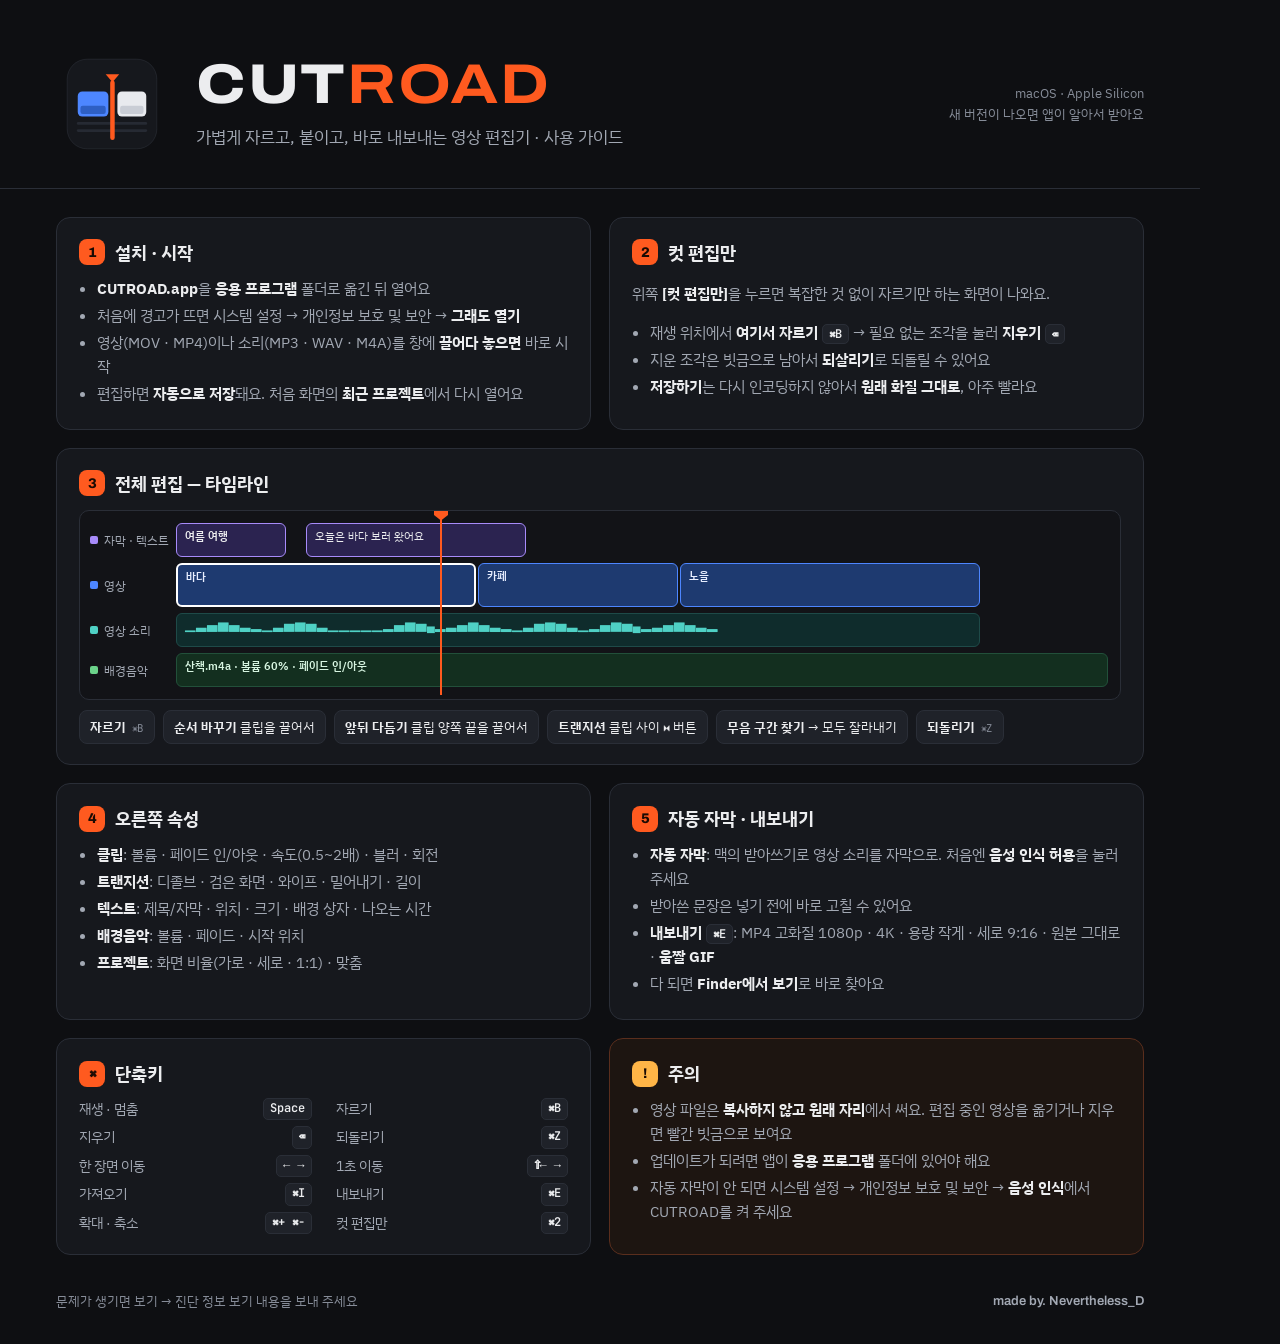
==== docs/guide.html @ da26a6f0 "사용 가이드 이미지 · 내려받기 스크립트 · 움짤 시험 고침 · 타임라인 폭 · 최근 프로젝트 그림 Co-Authored-By: Claude Opus 5.5 <noreply@ant" ====
<!doctype html>
<html lang="ko">
<head>
<meta charset="utf-8">
<title>CUTROAD 사용 가이드</title>
<!-- 사용 가이드 이미지 원본. scripts/guide.py 로 docs/CUTROAD_사용가이드.png 를 만들어요 -->
<link rel="stylesheet" href="../engine/web/fonts/fonts.css">
<style>
:root { --bg:#0E0F12; --panel:#16181D; --field:#1F2229; --line:#2A2E37; --text:#ECEDEF; --sub:#A2A8B3; --dim:#868C98;
  --accent:#FF5A1F; --v:#4D86FF; --vf:#1E3A70; --a:#4FD1C5; --af:#0F2C2C; --b:#6BD38A; --bf:#132F1F; --t:#A78BFA; --tf:#2B2350; }
* { box-sizing: border-box; }
body { margin: 0; width: 1200px; background: var(--bg); color: var(--text); font: 15px/1.6 'IBM Plex Sans KR', sans-serif; -webkit-font-smoothing: antialiased; }
.mono { font-family: 'JetBrains Mono', monospace; }
.hero { padding: 48px 56px 28px; display: flex; gap: 28px; align-items: center; border-bottom: 1px solid var(--line); }
.hero svg { width: 112px; height: 112px; flex: none; }
.hero h1 { margin: 0; font: 800 56px/1 'Archivo', sans-serif; font-stretch: 118%; letter-spacing: .03em; }
.hero h1 b { color: var(--accent); }
.hero p { margin: 10px 0 0; color: var(--sub); font-size: 17px; }
.hero .ver { margin-left: auto; text-align: right; color: var(--dim); font-size: 13px; }
.wrap { padding: 28px 56px 36px; display: grid; grid-template-columns: repeat(2, minmax(0,1fr)); gap: 18px; }
.card { background: var(--panel); border: 1px solid var(--line); border-radius: 14px; padding: 20px 22px; }
.card.wide { grid-column: span 2; }
.card h2 { margin: 0 0 10px; font-size: 18px; display: flex; align-items: center; gap: 10px; }
.card h2 .n { width: 26px; height: 26px; border-radius: 8px; background: var(--accent); color: #1A0A03; font: 800 14px 'Archivo', sans-serif; display: grid; place-items: center; flex: none; }
.card p, .card li { color: var(--sub); }
.card ul { margin: 0; padding-left: 18px; }
.card li { margin: 3px 0; }
.card li b, .card p b { color: var(--text); }
kbd { font: 600 12px 'JetBrains Mono', monospace; color: var(--text); background: var(--field); border: 1px solid var(--line); border-radius: 5px; padding: 1px 6px; }
.tl { margin-top: 12px; background: #121317; border: 1px solid var(--line); border-radius: 10px; padding: 12px 12px 12px 96px; position: relative; }
.row { position: relative; height: 34px; margin-bottom: 6px; }
.row .lab { position: absolute; left: -86px; top: 8px; font-size: 12px; color: var(--sub); display: flex; gap: 6px; align-items: center; }
.row .lab i { width: 8px; height: 8px; border-radius: 2px; display: block; }
.blk { position: absolute; top: 0; bottom: 0; border-radius: 6px; font-size: 11px; font-weight: 600; padding: 4px 8px; white-space: nowrap; overflow: hidden; }
.ph { position: absolute; top: 4px; bottom: 4px; width: 2px; background: var(--accent); left: 360px; }
.ph::before { content: ''; position: absolute; top: -4px; left: -6px; width: 14px; height: 10px; background: var(--accent); clip-path: polygon(0 0,100% 0,100% 45%,50% 100%,0 45%); }
.chips { display: flex; flex-wrap: wrap; gap: 8px; margin-top: 10px; }
.chip { padding: 6px 10px; border-radius: 8px; background: var(--field); border: 1px solid var(--line); font-size: 13px; }
.chip b { color: var(--text); } .chip small { color: var(--dim); font-family: 'JetBrains Mono', monospace; margin-left: 6px; }
.warn { border-color: #5a2e1d; background: #1d1511; }
.warn h2 .n { background: #FFB547; }
.keys { display: grid; grid-template-columns: repeat(2, minmax(0,1fr)); gap: 6px 24px; font-size: 14px; color: var(--sub); }
.keys div { display: flex; justify-content: space-between; gap: 10px; }
.foot { padding: 0 56px 32px; display: flex; justify-content: space-between; color: var(--dim); font-size: 13px; }
.foot b { font-family: 'Archivo', sans-serif; color: var(--sub); font-weight: 600; }
</style>
</head>
<body>
<div class="hero">
  <svg viewBox="-14.27 -14.27 248.54 248.54" aria-hidden="true"><rect x="10" y="10" width="200" height="200" rx="45" fill="#16181d"/><rect x="10.5" y="10.5" width="199" height="199" rx="44.5" fill="none" stroke="#33373F"/><rect x="32" y="150" width="156" height="6" rx="3" fill="#262A33"/><rect x="32" y="166" width="156" height="6" rx="3" fill="#262A33"/><rect x="34" y="82" width="68" height="56" rx="10" fill="#4D86FF"/><rect x="40" y="114" width="56" height="18" rx="5" fill="#2E5FC4"/><rect x="122" y="82" width="64" height="56" rx="10" fill="#E8EAEE"/><rect x="128" y="114" width="52" height="18" rx="5" fill="#C9CDD5"/><rect x="106" y="58" width="10" height="132" rx="5" fill="#FF5A1F"/><path d="M96 44h30l-15 18z" fill="#FF5A1F"/></svg>
  <div>
    <h1>CUT<b>ROAD</b></h1>
    <p>가볍게 자르고, 붙이고, 바로 내보내는 영상 편집기 · 사용 가이드</p>
  </div>
  <div class="ver">macOS · Apple Silicon<br>새 버전이 나오면 앱이 알아서 받아요</div>
</div>

<div class="wrap">
  <div class="card">
    <h2><span class="n">1</span>설치 · 시작</h2>
    <ul>
      <li><b>CUTROAD.app</b>을 <b>응용 프로그램</b> 폴더로 옮긴 뒤 열어요</li>
      <li>처음에 경고가 뜨면 시스템 설정 → 개인정보 보호 및 보안 → <b>그래도 열기</b></li>
      <li>영상(MOV · MP4)이나 소리(MP3 · WAV · M4A)를 창에 <b>끌어다 놓으면</b> 바로 시작</li>
      <li>편집하면 <b>자동으로 저장</b>돼요. 처음 화면의 <b>최근 프로젝트</b>에서 다시 열어요</li>
    </ul>
  </div>
  <div class="card">
    <h2><span class="n">2</span>컷 편집만</h2>
    <p>위쪽 <b>[컷 편집만]</b>을 누르면 복잡한 것 없이 자르기만 하는 화면이 나와요.</p>
    <ul>
      <li>재생 위치에서 <b>여기서 자르기</b> <kbd>⌘B</kbd> → 필요 없는 조각을 눌러 <b>지우기</b> <kbd>⌫</kbd></li>
      <li>지운 조각은 빗금으로 남아서 <b>되살리기</b>로 되돌릴 수 있어요</li>
      <li><b>저장하기</b>는 다시 인코딩하지 않아서 <b>원래 화질 그대로</b>, 아주 빨라요</li>
    </ul>
  </div>

  <div class="card wide">
    <h2><span class="n">3</span>전체 편집 — 타임라인</h2>
    <div class="tl">
      <div class="row"><span class="lab"><i style="background:var(--t)"></i>자막 · 텍스트</span>
        <div class="blk" style="left:0;width:110px;background:var(--tf);border:1px solid var(--t)">여름 여행</div>
        <div class="blk" style="left:130px;width:220px;background:var(--tf);border:1px solid var(--t);font-weight:500">오늘은 바다 보러 왔어요</div></div>
      <div class="row" style="height:44px"><span class="lab" style="top:13px"><i style="background:var(--v)"></i>영상</span>
        <div class="blk" style="left:0;width:300px;background:var(--vf);border:2px solid #fff;color:#E8EEFF">바다</div>
        <div class="blk" style="left:302px;width:200px;background:var(--vf);border:1px solid var(--v);color:#E8EEFF">카페</div>
        <div class="blk" style="left:504px;width:300px;background:var(--vf);border:1px solid var(--v);color:#E8EEFF">노을</div></div>
      <div class="row"><span class="lab"><i style="background:var(--a)"></i>영상 소리</span>
        <div class="blk" style="left:0;width:804px;background:var(--af);border:1px solid #1E4A48;color:var(--a)">▁▃▅▇▅▃▂▁▃▆▇▆▃▁▁▁▁▁▂▅▇▆▄▂▃▅▇▅▃▂▁▃▆▇▆▃▁▂▅▇▆▄▂▃▅▇▅▃▂</div></div>
      <div class="row" style="margin-bottom:0"><span class="lab"><i style="background:var(--b)"></i>배경음악</span>
        <div class="blk" style="left:0;right:0;background:var(--bf);border:1px solid #22503A;color:#D7F5E1">산책.m4a · 볼륨 60% · 페이드 인/아웃</div></div>
      <div class="ph"></div>
    </div>
    <div class="chips">
      <span class="chip"><b>자르기</b><small>⌘B</small></span>
      <span class="chip"><b>순서 바꾸기</b> 클립을 끌어서</span>
      <span class="chip"><b>앞뒤 다듬기</b> 클립 양쪽 끝을 끌어서</span>
      <span class="chip"><b>트랜지션</b> 클립 사이 ⧓ 버튼</span>
      <span class="chip"><b>무음 구간 찾기</b> → 모두 잘라내기</span>
      <span class="chip"><b>되돌리기</b><small>⌘Z</small></span>
    </div>
  </div>

  <div class="card">
    <h2><span class="n">4</span>오른쪽 속성</h2>
    <ul>
      <li><b>클립</b>: 볼륨 · 페이드 인/아웃 · 속도(0.5~2배) · 블러 · 회전</li>
      <li><b>트랜지션</b>: 디졸브 · 검은 화면 · 와이프 · 밀어내기 · 길이</li>
      <li><b>텍스트</b>: 제목/자막 · 위치 · 크기 · 배경 상자 · 나오는 시간</li>
      <li><b>배경음악</b>: 볼륨 · 페이드 · 시작 위치</li>
      <li><b>프로젝트</b>: 화면 비율(가로 · 세로 · 1:1) · 맞춤</li>
    </ul>
  </div>
  <div class="card">
    <h2><span class="n">5</span>자동 자막 · 내보내기</h2>
    <ul>
      <li><b>자동 자막</b>: 맥의 받아쓰기로 영상 소리를 자막으로. 처음엔 <b>음성 인식 허용</b>을 눌러 주세요</li>
      <li>받아쓴 문장은 넣기 전에 바로 고칠 수 있어요</li>
      <li><b>내보내기</b> <kbd>⌘E</kbd>: MP4 고화질 1080p · 4K · 용량 작게 · 세로 9:16 · 원본 그대로 · <b>움짤 GIF</b></li>
      <li>다 되면 <b>Finder에서 보기</b>로 바로 찾아요</li>
    </ul>
  </div>

  <div class="card">
    <h2><span class="n">⌘</span>단축키</h2>
    <div class="keys">
      <div>재생 · 멈춤<kbd>Space</kbd></div><div>자르기<kbd>⌘B</kbd></div>
      <div>지우기<kbd>⌫</kbd></div><div>되돌리기<kbd>⌘Z</kbd></div>
      <div>한 장면 이동<kbd>← →</kbd></div><div>1초 이동<kbd>⇧← →</kbd></div>
      <div>가져오기<kbd>⌘I</kbd></div><div>내보내기<kbd>⌘E</kbd></div>
      <div>확대 · 축소<kbd>⌘+ ⌘−</kbd></div><div>컷 편집만<kbd>⌘2</kbd></div>
    </div>
  </div>
  <div class="card warn">
    <h2><span class="n">!</span>주의</h2>
    <ul>
      <li>영상 파일은 <b>복사하지 않고 원래 자리</b>에서 써요. 편집 중인 영상을 옮기거나 지우면 빨간 빗금으로 보여요</li>
      <li>업데이트가 되려면 앱이 <b>응용 프로그램</b> 폴더에 있어야 해요</li>
      <li>자동 자막이 안 되면 시스템 설정 → 개인정보 보호 및 보안 → <b>음성 인식</b>에서 CUTROAD를 켜 주세요</li>
    </ul>
  </div>
</div>
<div class="foot"><span>문제가 생기면 보기 → 진단 정보 보기 내용을 보내 주세요</span><b>made by. Nevertheless_D</b></div>
</body>
</html>
---- engine/web/fonts/fonts.css ----
/* CUTROAD 글꼴 — 모두 SIL Open Font License (LICENSE-*.txt) */
/* ibm-plex-sans-kr-[0]-400-normal */
@font-face {
  font-family: 'IBM Plex Sans KR';
  font-style: normal;
  font-display: swap;
  font-weight: 400;
  src: url(./ibm-plex-sans-kr-0-400-normal.woff2) format('woff2');
  unicode-range: U+f9ca-fa0b,U+ff03-ff05,U+ff07,U+ff0a-ff0b,U+ff0d-ff19,U+ff1b,U+ff1d,U+ff20-ff5b,U+ff5d,U+ffe0-ffe3,U+ffe5-ffe6;
}

/* ibm-plex-sans-kr-[2]-400-normal */
@font-face {
  font-family: 'IBM Plex Sans KR';
  font-style: normal;
  font-display: swap;
  font-weight: 400;
  src: url(./ibm-plex-sans-kr-2-400-normal.woff2) format('woff2');
  unicode-range: U+d723-d728,U+d72a-d733,U+d735-d748,U+d74a-d74f,U+d752-d753,U+d755-d757,U+d75a-d75f,U+d762-d764,U+d766-d768,U+d76a-d76b,U+d76d-d76f,U+d771-d787,U+d789-d78b,U+d78d-d78f,U+d791-d797,U+d79a,U+d79c,U+d79e-d7a3,U+f900-f909,U+f90b-f92e;
}

/* ibm-plex-sans-kr-[3]-400-normal */
@font-face {
  font-family: 'IBM Plex Sans KR';
  font-style: normal;
  font-display: swap;
  font-weight: 400;
  src: url(./ibm-plex-sans-kr-3-400-normal.woff2) format('woff2');
  unicode-range: U+d679-d68b,U+d68e-d69e,U+d6a0,U+d6a2-d6a7,U+d6a9-d6c3,U+d6c6-d6c7,U+d6c9-d6cb,U+d6cd-d6d3,U+d6d5-d6d6,U+d6d8-d6e3,U+d6e5-d6e7,U+d6e9-d6fb,U+d6fd-d717,U+d719-d71f,U+d721-d722;
}

/* ibm-plex-sans-kr-[4]-400-normal */
@font-face {
  font-family: 'IBM Plex Sans KR';
  font-style: normal;
  font-display: swap;
  font-weight: 400;
  src: url(./ibm-plex-sans-kr-4-400-normal.woff2) format('woff2');
  unicode-range: U+d5bc-d5c7,U+d5ca-d5cb,U+d5cd-d5cf,U+d5d1-d5d7,U+d5d9-d5da,U+d5dc,U+d5de-d5e3,U+d5e6-d5e7,U+d5e9-d5eb,U+d5ed-d5f6,U+d5f8,U+d5fa-d5ff,U+d602-d603,U+d605-d607,U+d609-d60f,U+d612-d613,U+d616-d61b,U+d61d-d637,U+d63a-d63b,U+d63d-d63f,U+d641-d647,U+d64a-d64c,U+d64e-d653,U+d656-d657,U+d659-d65b,U+d65d-d666,U+d668,U+d66a-d678;
}

/* ibm-plex-sans-kr-[5]-400-normal */
@font-face {
  font-family: 'IBM Plex Sans KR';
  font-style: normal;
  font-display: swap;
  font-weight: 400;
  src: url(./ibm-plex-sans-kr-5-400-normal.woff2) format('woff2');
  unicode-range: U+d507,U+d509-d50b,U+d50d-d513,U+d515-d53b,U+d53e-d53f,U+d541-d543,U+d545-d54c,U+d54e,U+d550,U+d552-d557,U+d55a-d55b,U+d55d-d55f,U+d561-d564,U+d566-d567,U+d56a,U+d56c,U+d56e-d573,U+d576-d577,U+d579-d583,U+d585-d586,U+d58a-d5a4,U+d5a6-d5bb;
}

/* ibm-plex-sans-kr-[6]-400-normal */
@font-face {
  font-family: 'IBM Plex Sans KR';
  font-style: normal;
  font-display: swap;
  font-weight: 400;
  src: url(./ibm-plex-sans-kr-6-400-normal.woff2) format('woff2');
  unicode-range: U+d464-d477,U+d47a-d47b,U+d47d-d47f,U+d481-d487,U+d489-d48a,U+d48c,U+d48e-d4e7,U+d4e9-d503,U+d505-d506;
}

/* ibm-plex-sans-kr-[7]-400-normal */
@font-face {
  font-family: 'IBM Plex Sans KR';
  font-style: normal;
  font-display: swap;
  font-weight: 400;
  src: url(./ibm-plex-sans-kr-7-400-normal.woff2) format('woff2');
  unicode-range: U+d3bf-d3c7,U+d3ca-d3cf,U+d3d1-d3eb,U+d3ee-d3ef,U+d3f1-d3f3,U+d3f5-d3fb,U+d3fd-d400,U+d402-d45b,U+d45d-d463;
}

/* ibm-plex-sans-kr-[8]-400-normal */
@font-face {
  font-family: 'IBM Plex Sans KR';
  font-style: normal;
  font-display: swap;
  font-weight: 400;
  src: url(./ibm-plex-sans-kr-8-400-normal.woff2) format('woff2');
  unicode-range: U+d2ff,U+d302-d304,U+d306-d30b,U+d30f,U+d311-d313,U+d315-d31b,U+d31e,U+d322-d324,U+d326-d327,U+d32a-d32b,U+d32d-d32f,U+d331-d337,U+d339-d33c,U+d33e-d37b,U+d37e-d37f,U+d381-d383,U+d385-d38b,U+d38e-d390,U+d392-d397,U+d39a-d39b,U+d39d-d39f,U+d3a1-d3a7,U+d3a9-d3aa,U+d3ac,U+d3ae-d3b3,U+d3b5-d3b7,U+d3b9-d3bb,U+d3bd-d3be;
}

/* ibm-plex-sans-kr-[9]-400-normal */
@font-face {
  font-family: 'IBM Plex Sans KR';
  font-style: normal;
  font-display: swap;
  font-weight: 400;
  src: url(./ibm-plex-sans-kr-9-400-normal.woff2) format('woff2');
  unicode-range: U+d257-d27f,U+d281-d29b,U+d29d-d29f,U+d2a1-d2ab,U+d2ad-d2b7,U+d2ba-d2bb,U+d2bd-d2bf,U+d2c1-d2c7,U+d2c9-d2ef,U+d2f2-d2f3,U+d2f5-d2f7,U+d2f9-d2fe;
}

/* ibm-plex-sans-kr-[10]-400-normal */
@font-face {
  font-family: 'IBM Plex Sans KR';
  font-style: normal;
  font-display: swap;
  font-weight: 400;
  src: url(./ibm-plex-sans-kr-10-400-normal.woff2) format('woff2');
  unicode-range: U+d1b4,U+d1b6-d1f3,U+d1f5-d22b,U+d22e-d22f,U+d231-d233,U+d235-d23b,U+d23d-d240,U+d242-d256;
}

/* ibm-plex-sans-kr-[11]-400-normal */
@font-face {
  font-family: 'IBM Plex Sans KR';
  font-style: normal;
  font-display: swap;
  font-weight: 400;
  src: url(./ibm-plex-sans-kr-11-400-normal.woff2) format('woff2');
  unicode-range: U+d105-d12f,U+d132-d133,U+d135-d137,U+d139-d13f,U+d141-d142,U+d144,U+d146-d14b,U+d14e-d14f,U+d151-d153,U+d155-d15b,U+d15e-d187,U+d189-d19f,U+d1a2-d1a3,U+d1a5-d1a7,U+d1a9-d1af,U+d1b2-d1b3;
}

/* ibm-plex-sans-kr-[12]-400-normal */
@font-face {
  font-family: 'IBM Plex Sans KR';
  font-style: normal;
  font-display: swap;
  font-weight: 400;
  src: url(./ibm-plex-sans-kr-12-400-normal.woff2) format('woff2');
  unicode-range: U+d04b-d04f,U+d051-d057,U+d059-d06b,U+d06d-d06f,U+d071-d073,U+d075-d07b,U+d07e-d0a3,U+d0a6-d0a7,U+d0a9-d0ab,U+d0ad-d0b3,U+d0b6,U+d0b8,U+d0ba-d0bf,U+d0c2-d0c3,U+d0c5-d0c7,U+d0c9-d0cf,U+d0d2,U+d0d6-d0db,U+d0de-d0df,U+d0e1-d0e3,U+d0e5-d0eb,U+d0ee-d0f0,U+d0f2-d104;
}

/* ibm-plex-sans-kr-[13]-400-normal */
@font-face {
  font-family: 'IBM Plex Sans KR';
  font-style: normal;
  font-display: swap;
  font-weight: 400;
  src: url(./ibm-plex-sans-kr-13-400-normal.woff2) format('woff2');
  unicode-range: U+cfa2-cfc3,U+cfc5-cfdf,U+cfe2-cfe3,U+cfe5-cfe7,U+cfe9-cff4,U+cff6-cffb,U+cffd-cfff,U+d001-d003,U+d005-d017,U+d019-d033,U+d036-d037,U+d039-d03b,U+d03d-d04a;
}

/* ibm-plex-sans-kr-[14]-400-normal */
@font-face {
  font-family: 'IBM Plex Sans KR';
  font-style: normal;
  font-display: swap;
  font-weight: 400;
  src: url(./ibm-plex-sans-kr-14-400-normal.woff2) format('woff2');
  unicode-range: U+cef0-cef3,U+cef6,U+cef9-ceff,U+cf01-cf03,U+cf05-cf07,U+cf09-cf0f,U+cf11-cf12,U+cf14-cf1b,U+cf1d-cf1f,U+cf21-cf2f,U+cf31-cf53,U+cf56-cf57,U+cf59-cf5b,U+cf5d-cf63,U+cf66,U+cf68,U+cf6a-cf6f,U+cf71-cf84,U+cf86-cf8b,U+cf8d-cfa1;
}

/* ibm-plex-sans-kr-[15]-400-normal */
@font-face {
  font-family: 'IBM Plex Sans KR';
  font-style: normal;
  font-display: swap;
  font-weight: 400;
  src: url(./ibm-plex-sans-kr-15-400-normal.woff2) format('woff2');
  unicode-range: U+ce3c-ce57,U+ce5a-ce5b,U+ce5d-ce5f,U+ce61-ce67,U+ce6a,U+ce6c,U+ce6e-ce73,U+ce76-ce77,U+ce79-ce7b,U+ce7d-ce83,U+ce85-ce88,U+ce8a-ce8f,U+ce91-ce93,U+ce95-ce97,U+ce99-ce9f,U+cea2,U+cea4-ceab,U+cead-cee3,U+cee6-cee7,U+cee9-ceeb,U+ceed-ceef;
}

/* ibm-plex-sans-kr-[16]-400-normal */
@font-face {
  font-family: 'IBM Plex Sans KR';
  font-style: normal;
  font-display: swap;
  font-weight: 400;
  src: url(./ibm-plex-sans-kr-16-400-normal.woff2) format('woff2');
  unicode-range: U+cd92-cd93,U+cd96-cd97,U+cd99-cd9b,U+cd9d-cda3,U+cda6-cda8,U+cdaa-cdaf,U+cdb1-cdc3,U+cdc5-cdcb,U+cdcd-cde7,U+cde9-ce03,U+ce05-ce1f,U+ce22-ce34,U+ce36-ce3b;
}

/* ibm-plex-sans-kr-[17]-400-normal */
@font-face {
  font-family: 'IBM Plex Sans KR';
  font-style: normal;
  font-display: swap;
  font-weight: 400;
  src: url(./ibm-plex-sans-kr-17-400-normal.woff2) format('woff2');
  unicode-range: U+ccef-cd07,U+cd0a-cd0b,U+cd0d-cd1a,U+cd1c,U+cd1e-cd2b,U+cd2d-cd5b,U+cd5d-cd77,U+cd79-cd91;
}

/* ibm-plex-sans-kr-[18]-400-normal */
@font-face {
  font-family: 'IBM Plex Sans KR';
  font-style: normal;
  font-display: swap;
  font-weight: 400;
  src: url(./ibm-plex-sans-kr-18-400-normal.woff2) format('woff2');
  unicode-range: U+cc3f-cc43,U+cc46-cc47,U+cc49-cc4b,U+cc4d-cc53,U+cc55-cc58,U+cc5a-cc5f,U+cc61-cc97,U+cc9a-cc9b,U+cc9d-cc9f,U+cca1-cca7,U+ccaa,U+ccac,U+ccae-ccb3,U+ccb6-ccb7,U+ccb9-ccbb,U+ccbd-cccf,U+ccd1-cce3,U+cce5-ccee;
}

/* ibm-plex-sans-kr-[19]-400-normal */
@font-face {
  font-family: 'IBM Plex Sans KR';
  font-style: normal;
  font-display: swap;
  font-weight: 400;
  src: url(./ibm-plex-sans-kr-19-400-normal.woff2) format('woff2');
  unicode-range: U+cb91-cbd3,U+cbd5-cbe3,U+cbe5-cc0b,U+cc0e-cc0f,U+cc11-cc13,U+cc15-cc1b,U+cc1d-cc20,U+cc23-cc27,U+cc2a-cc2b,U+cc2d,U+cc2f,U+cc31-cc37,U+cc3a,U+cc3c;
}

/* ibm-plex-sans-kr-[20]-400-normal */
@font-face {
  font-family: 'IBM Plex Sans KR';
  font-style: normal;
  font-display: swap;
  font-weight: 400;
  src: url(./ibm-plex-sans-kr-20-400-normal.woff2) format('woff2');
  unicode-range: U+caf4-cb47,U+cb4a-cb90;
}

/* ibm-plex-sans-kr-[21]-400-normal */
@font-face {
  font-family: 'IBM Plex Sans KR';
  font-style: normal;
  font-display: swap;
  font-weight: 400;
  src: url(./ibm-plex-sans-kr-21-400-normal.woff2) format('woff2');
  unicode-range: U+ca4a-ca4b,U+ca4e-ca4f,U+ca51-ca53,U+ca55-ca5b,U+ca5d-ca60,U+ca62-ca83,U+ca85-cabb,U+cabe-cabf,U+cac1-cac3,U+cac5-cacb,U+cacd-cad0,U+cad2,U+cad4-cad8,U+cada-caf3;
}

/* ibm-plex-sans-kr-[22]-400-normal */
@font-face {
  font-family: 'IBM Plex Sans KR';
  font-style: normal;
  font-display: swap;
  font-weight: 400;
  src: url(./ibm-plex-sans-kr-22-400-normal.woff2) format('woff2');
  unicode-range: U+c996-c997,U+c99a-c99c,U+c99e-c9bf,U+c9c2-c9c3,U+c9c5-c9c7,U+c9c9-c9cf,U+c9d2,U+c9d4,U+c9d7-c9d8,U+c9db,U+c9de-c9df,U+c9e1-c9e3,U+c9e5-c9e6,U+c9e8-c9eb,U+c9ee-c9f0,U+c9f2-c9f7,U+c9f9-ca0b,U+ca0d-ca28,U+ca2a-ca49;
}

/* ibm-plex-sans-kr-[23]-400-normal */
@font-face {
  font-family: 'IBM Plex Sans KR';
  font-style: normal;
  font-display: swap;
  font-weight: 400;
  src: url(./ibm-plex-sans-kr-23-400-normal.woff2) format('woff2');
  unicode-range: U+c8e9-c8f4,U+c8f6-c8fb,U+c8fe-c8ff,U+c901-c903,U+c905-c90b,U+c90e-c910,U+c912-c917,U+c919-c92b,U+c92d-c94f,U+c951-c953,U+c955-c96b,U+c96d-c973,U+c975-c987,U+c98a-c98b,U+c98d-c98f,U+c991-c995;
}

/* ibm-plex-sans-kr-[24]-400-normal */
@font-face {
  font-family: 'IBM Plex Sans KR';
  font-style: normal;
  font-display: swap;
  font-weight: 400;
  src: url(./ibm-plex-sans-kr-24-400-normal.woff2) format('woff2');
  unicode-range: U+c841-c84b,U+c84d-c86f,U+c872-c873,U+c875-c877,U+c879-c87f,U+c882-c884,U+c887-c88a,U+c88d-c8c3,U+c8c5-c8df,U+c8e1-c8e8;
}

/* ibm-plex-sans-kr-[25]-400-normal */
@font-face {
  font-family: 'IBM Plex Sans KR';
  font-style: normal;
  font-display: swap;
  font-weight: 400;
  src: url(./ibm-plex-sans-kr-25-400-normal.woff2) format('woff2');
  unicode-range: U+c779-c77b,U+c77e-c782,U+c786,U+c78b,U+c78d,U+c78f,U+c792-c793,U+c795,U+c797,U+c799-c79f,U+c7a2,U+c7a7-c7ab,U+c7ae-c7bb,U+c7bd-c7c0,U+c7c2-c7c7,U+c7c9-c7dc,U+c7de-c7ff,U+c802-c803,U+c805-c807,U+c809,U+c80b-c80f,U+c812,U+c814,U+c817-c81b,U+c81e-c81f,U+c821-c823,U+c825-c82e,U+c830-c837,U+c839-c83b,U+c83d-c840;
}

/* ibm-plex-sans-kr-[26]-400-normal */
@font-face {
  font-family: 'IBM Plex Sans KR';
  font-style: normal;
  font-display: swap;
  font-weight: 400;
  src: url(./ibm-plex-sans-kr-26-400-normal.woff2) format('woff2');
  unicode-range: U+c6bb-c6bf,U+c6c2,U+c6c4,U+c6c6-c6cb,U+c6ce-c6cf,U+c6d1-c6d3,U+c6d5-c6db,U+c6dd-c6df,U+c6e1-c6e7,U+c6e9-c6eb,U+c6ed-c6ef,U+c6f1-c6f8,U+c6fa-c703,U+c705-c707,U+c709-c70b,U+c70d-c716,U+c718,U+c71a-c71f,U+c722-c723,U+c725-c727,U+c729-c734,U+c736-c73b,U+c73e-c73f,U+c741-c743,U+c745-c74b,U+c74e-c750,U+c752-c757,U+c759-c773,U+c776-c777;
}

/* ibm-plex-sans-kr-[27]-400-normal */
@font-face {
  font-family: 'IBM Plex Sans KR';
  font-style: normal;
  font-display: swap;
  font-weight: 400;
  src: url(./ibm-plex-sans-kr-27-400-normal.woff2) format('woff2');
  unicode-range: U+c5f5-c5fb,U+c5fe,U+c602-c605,U+c607,U+c609-c60f,U+c611-c61a,U+c61c-c623,U+c626-c627,U+c629-c62b,U+c62d,U+c62f-c632,U+c636,U+c638,U+c63a-c63f,U+c642-c643,U+c645-c647,U+c649-c652,U+c656-c65b,U+c65d-c65f,U+c661-c663,U+c665-c677,U+c679-c67b,U+c67d-c693,U+c696-c697,U+c699-c69b,U+c69d-c6a3,U+c6a6,U+c6a8,U+c6aa-c6af,U+c6b2-c6b3,U+c6b5-c6b7,U+c6b9-c6ba;
}

/* ibm-plex-sans-kr-[28]-400-normal */
@font-face {
  font-family: 'IBM Plex Sans KR';
  font-style: normal;
  font-display: swap;
  font-weight: 400;
  src: url(./ibm-plex-sans-kr-28-400-normal.woff2) format('woff2');
  unicode-range: U+c517-c527,U+c52a-c52b,U+c52d-c52f,U+c531-c538,U+c53a,U+c53c,U+c53e-c543,U+c546-c547,U+c54b,U+c54d-c552,U+c556,U+c55a-c55b,U+c55d,U+c55f,U+c562-c563,U+c565-c567,U+c569-c56f,U+c572,U+c574,U+c576-c57b,U+c57e-c57f,U+c581-c583,U+c585-c586,U+c588-c58b,U+c58e,U+c590,U+c592-c596,U+c599-c5b3,U+c5b6-c5b7,U+c5ba,U+c5be-c5c3,U+c5ca-c5cb,U+c5cd,U+c5cf,U+c5d2-c5d3,U+c5d5-c5d7,U+c5d9-c5df,U+c5e1-c5e2,U+c5e4,U+c5e6-c5eb,U+c5ef,U+c5f1-c5f3;
}

/* ibm-plex-sans-kr-[29]-400-normal */
@font-face {
  font-family: 'IBM Plex Sans KR';
  font-style: normal;
  font-display: swap;
  font-weight: 400;
  src: url(./ibm-plex-sans-kr-29-400-normal.woff2) format('woff2');
  unicode-range: U+c475-c4ef,U+c4f2-c4f3,U+c4f5-c4f7,U+c4f9-c4ff,U+c502-c50b,U+c50d-c516;
}

/* ibm-plex-sans-kr-[30]-400-normal */
@font-face {
  font-family: 'IBM Plex Sans KR';
  font-style: normal;
  font-display: swap;
  font-weight: 400;
  src: url(./ibm-plex-sans-kr-30-400-normal.woff2) format('woff2');
  unicode-range: U+c3d0-c3d7,U+c3da-c3db,U+c3dd-c3de,U+c3e1-c3ec,U+c3ee-c3f3,U+c3f5-c42b,U+c42d-c463,U+c466-c474;
}

/* ibm-plex-sans-kr-[31]-400-normal */
@font-face {
  font-family: 'IBM Plex Sans KR';
  font-style: normal;
  font-display: swap;
  font-weight: 400;
  src: url(./ibm-plex-sans-kr-31-400-normal.woff2) format('woff2');
  unicode-range: U+c32b-c367,U+c36a-c36b,U+c36d-c36f,U+c371-c377,U+c37a-c37b,U+c37e-c383,U+c385-c387,U+c389-c3cf;
}

/* ibm-plex-sans-kr-[32]-400-normal */
@font-face {
  font-family: 'IBM Plex Sans KR';
  font-style: normal;
  font-display: swap;
  font-weight: 400;
  src: url(./ibm-plex-sans-kr-32-400-normal.woff2) format('woff2');
  unicode-range: U+c26a-c26b,U+c26d-c26f,U+c271-c273,U+c275-c27b,U+c27e-c287,U+c289-c28f,U+c291-c297,U+c299-c29a,U+c29c-c2a3,U+c2a5-c2a7,U+c2a9-c2ab,U+c2ad-c2b3,U+c2b6,U+c2b8,U+c2ba-c2bb,U+c2bd-c2db,U+c2de-c2df,U+c2e1-c2e2,U+c2e5-c2ea,U+c2ee,U+c2f0,U+c2f2-c2f5,U+c2f7,U+c2fa-c2fb,U+c2fd-c2ff,U+c301-c307,U+c309-c30c,U+c30e-c312,U+c315-c323,U+c325-c328,U+c32a;
}

/* ibm-plex-sans-kr-[33]-400-normal */
@font-face {
  font-family: 'IBM Plex Sans KR';
  font-style: normal;
  font-display: swap;
  font-weight: 400;
  src: url(./ibm-plex-sans-kr-33-400-normal.woff2) format('woff2');
  unicode-range: U+c1bc-c1c3,U+c1c5-c1df,U+c1e1-c1fb,U+c1fd-c203,U+c205-c20c,U+c20e,U+c210-c217,U+c21a-c21b,U+c21d-c21e,U+c221-c227,U+c229-c22a,U+c22c,U+c22e,U+c230,U+c233-c24f,U+c251-c257,U+c259-c269;
}

/* ibm-plex-sans-kr-[34]-400-normal */
@font-face {
  font-family: 'IBM Plex Sans KR';
  font-style: normal;
  font-display: swap;
  font-weight: 400;
  src: url(./ibm-plex-sans-kr-34-400-normal.woff2) format('woff2');
  unicode-range: U+c101-c11b,U+c11f,U+c121-c123,U+c125-c12b,U+c12e,U+c132-c137,U+c13a-c13b,U+c13d-c13f,U+c141-c147,U+c14a,U+c14c-c153,U+c155-c157,U+c159-c15b,U+c15d-c166,U+c169-c16f,U+c171-c177,U+c179-c18b,U+c18e-c18f,U+c191-c193,U+c195-c19b,U+c19d-c19e,U+c1a0,U+c1a2-c1a4,U+c1a6-c1bb;
}

/* ibm-plex-sans-kr-[35]-400-normal */
@font-face {
  font-family: 'IBM Plex Sans KR';
  font-style: normal;
  font-display: swap;
  font-weight: 400;
  src: url(./ibm-plex-sans-kr-35-400-normal.woff2) format('woff2');
  unicode-range: U+c049-c057,U+c059-c05b,U+c05d-c05f,U+c061-c067,U+c069-c08f,U+c091-c0ab,U+c0ae-c0af,U+c0b1-c0b3,U+c0b5,U+c0b7-c0bb,U+c0be,U+c0c2-c0c7,U+c0ca-c0cb,U+c0cd-c0cf,U+c0d1-c0d7,U+c0d9-c0da,U+c0dc,U+c0de-c0e3,U+c0e5-c0eb,U+c0ed-c0f3,U+c0f6,U+c0f8,U+c0fa-c0ff;
}

/* ibm-plex-sans-kr-[36]-400-normal */
@font-face {
  font-family: 'IBM Plex Sans KR';
  font-style: normal;
  font-display: swap;
  font-weight: 400;
  src: url(./ibm-plex-sans-kr-36-400-normal.woff2) format('woff2');
  unicode-range: U+bfa7-bfaf,U+bfb1-bfc4,U+bfc6-bfcb,U+bfce-bfcf,U+bfd1-bfd3,U+bfd5-bfdb,U+bfdd-c048;
}

/* ibm-plex-sans-kr-[37]-400-normal */
@font-face {
  font-family: 'IBM Plex Sans KR';
  font-style: normal;
  font-display: swap;
  font-weight: 400;
  src: url(./ibm-plex-sans-kr-37-400-normal.woff2) format('woff2');
  unicode-range: U+bf07,U+bf09-bf3f,U+bf41-bf4f,U+bf52-bf54,U+bf56-bfa6;
}

/* ibm-plex-sans-kr-[38]-400-normal */
@font-face {
  font-family: 'IBM Plex Sans KR';
  font-style: normal;
  font-display: swap;
  font-weight: 400;
  src: url(./ibm-plex-sans-kr-38-400-normal.woff2) format('woff2');
  unicode-range: U+be56,U+be58,U+be5c-be5f,U+be62-be63,U+be65-be67,U+be69-be74,U+be76-be7b,U+be7e-be7f,U+be81-be8e,U+be90,U+be92-bea7,U+bea9-becf,U+bed2-bed3,U+bed5-bed6,U+bed9-bee3,U+bee6-bf06;
}

/* ibm-plex-sans-kr-[39]-400-normal */
@font-face {
  font-family: 'IBM Plex Sans KR';
  font-style: normal;
  font-display: swap;
  font-weight: 400;
  src: url(./ibm-plex-sans-kr-39-400-normal.woff2) format('woff2');
  unicode-range: U+bdb0-bdd3,U+bdd5-bdef,U+bdf1-be0b,U+be0d-be0f,U+be11-be13,U+be15-be43,U+be46-be47,U+be49-be4b,U+be4d-be53;
}

/* ibm-plex-sans-kr-[40]-400-normal */
@font-face {
  font-family: 'IBM Plex Sans KR';
  font-style: normal;
  font-display: swap;
  font-weight: 400;
  src: url(./ibm-plex-sans-kr-40-400-normal.woff2) format('woff2');
  unicode-range: U+bd03,U+bd06,U+bd08,U+bd0a-bd0f,U+bd11-bd22,U+bd25-bd47,U+bd49-bd58,U+bd5a-bd7f,U+bd82-bd83,U+bd85-bd87,U+bd8a-bd8f,U+bd91-bd92,U+bd94,U+bd96-bd98,U+bd9a-bdaf;
}

/* ibm-plex-sans-kr-[41]-400-normal */
@font-face {
  font-family: 'IBM Plex Sans KR';
  font-style: normal;
  font-display: swap;
  font-weight: 400;
  src: url(./ibm-plex-sans-kr-41-400-normal.woff2) format('woff2');
  unicode-range: U+bc4e-bc83,U+bc86-bc87,U+bc89-bc8b,U+bc8d-bc93,U+bc96,U+bc98,U+bc9b-bc9f,U+bca2-bca3,U+bca5-bca7,U+bca9-bcb2,U+bcb4-bcbb,U+bcbe-bcbf,U+bcc1-bcc3,U+bcc5-bccc,U+bcce-bcd0,U+bcd2-bcd4,U+bcd6-bcf3,U+bcf7,U+bcf9-bcfb,U+bcfd-bd02;
}

/* ibm-plex-sans-kr-[42]-400-normal */
@font-face {
  font-family: 'IBM Plex Sans KR';
  font-style: normal;
  font-display: swap;
  font-weight: 400;
  src: url(./ibm-plex-sans-kr-42-400-normal.woff2) format('woff2');
  unicode-range: U+bb90-bba3,U+bba5-bbab,U+bbad-bbbf,U+bbc1-bbf7,U+bbfa-bbfb,U+bbfd-bbfe,U+bc01-bc07,U+bc09-bc0a,U+bc0e,U+bc10,U+bc12-bc13,U+bc17,U+bc19-bc1a,U+bc1e,U+bc20-bc23,U+bc26,U+bc28,U+bc2a-bc2c,U+bc2e-bc2f,U+bc32-bc33,U+bc35-bc37,U+bc39-bc3f,U+bc41-bc42,U+bc44,U+bc46-bc48,U+bc4a-bc4d;
}

/* ibm-plex-sans-kr-[43]-400-normal */
@font-face {
  font-family: 'IBM Plex Sans KR';
  font-style: normal;
  font-display: swap;
  font-weight: 400;
  src: url(./ibm-plex-sans-kr-43-400-normal.woff2) format('woff2');
  unicode-range: U+bae6-bafb,U+bafd-bb17,U+bb19-bb33,U+bb37,U+bb39-bb3a,U+bb3d-bb43,U+bb45-bb46,U+bb48,U+bb4a-bb4f,U+bb51-bb53,U+bb55-bb57,U+bb59-bb62,U+bb64-bb8f;
}

/* ibm-plex-sans-kr-[44]-400-normal */
@font-face {
  font-family: 'IBM Plex Sans KR';
  font-style: normal;
  font-display: swap;
  font-weight: 400;
  src: url(./ibm-plex-sans-kr-44-400-normal.woff2) format('woff2');
  unicode-range: U+ba30-ba37,U+ba3a-ba3b,U+ba3d-ba3f,U+ba41-ba47,U+ba49-ba4a,U+ba4c,U+ba4e-ba53,U+ba56-ba57,U+ba59-ba5b,U+ba5d-ba63,U+ba65-ba66,U+ba68-ba6f,U+ba71-ba73,U+ba75-ba77,U+ba79-ba84,U+ba86,U+ba88-baa7,U+baaa,U+baad-baaf,U+bab1-bab7,U+baba,U+babc,U+babe-bae5;
}

/* ibm-plex-sans-kr-[45]-400-normal */
@font-face {
  font-family: 'IBM Plex Sans KR';
  font-style: normal;
  font-display: swap;
  font-weight: 400;
  src: url(./ibm-plex-sans-kr-45-400-normal.woff2) format('woff2');
  unicode-range: U+b96e-b973,U+b976-b977,U+b979-b97b,U+b97d-b983,U+b986,U+b988,U+b98a-b98d,U+b98f-b9ab,U+b9ae-b9af,U+b9b1-b9b3,U+b9b5-b9bb,U+b9be,U+b9c0,U+b9c2-b9c7,U+b9ca-b9cb,U+b9cd,U+b9d2-b9d7,U+b9da,U+b9dc,U+b9df-b9e0,U+b9e2,U+b9e6-b9e7,U+b9e9-b9f3,U+b9f6,U+b9f8,U+b9fb-ba2f;
}

/* ibm-plex-sans-kr-[46]-400-normal */
@font-face {
  font-family: 'IBM Plex Sans KR';
  font-style: normal;
  font-display: swap;
  font-weight: 400;
  src: url(./ibm-plex-sans-kr-46-400-normal.woff2) format('woff2');
  unicode-range: U+b8bf-b8cb,U+b8cd-b8e0,U+b8e2-b8e7,U+b8ea-b8eb,U+b8ed-b8ef,U+b8f1-b8f7,U+b8fa,U+b8fc,U+b8fe-b903,U+b905-b917,U+b919-b91f,U+b921-b93b,U+b93d-b957,U+b95a-b95b,U+b95d-b95f,U+b961-b967,U+b969-b96c;
}

/* ibm-plex-sans-kr-[47]-400-normal */
@font-face {
  font-family: 'IBM Plex Sans KR';
  font-style: normal;
  font-display: swap;
  font-weight: 400;
  src: url(./ibm-plex-sans-kr-47-400-normal.woff2) format('woff2');
  unicode-range: U+b80d-b80f,U+b811-b817,U+b81a,U+b81c-b823,U+b826-b827,U+b829-b82b,U+b82d-b833,U+b836,U+b83a-b83f,U+b841-b85b,U+b85e-b85f,U+b861-b863,U+b865-b86b,U+b86e,U+b870,U+b872-b8af,U+b8b1-b8be;
}

/* ibm-plex-sans-kr-[48]-400-normal */
@font-face {
  font-family: 'IBM Plex Sans KR';
  font-style: normal;
  font-display: swap;
  font-weight: 400;
  src: url(./ibm-plex-sans-kr-48-400-normal.woff2) format('woff2');
  unicode-range: U+b74d-b75f,U+b761-b763,U+b765-b774,U+b776-b77b,U+b77e-b77f,U+b781-b783,U+b785-b78b,U+b78e,U+b792-b796,U+b79a-b79b,U+b79d-b7a7,U+b7aa,U+b7ae-b7b3,U+b7b6-b7c8,U+b7ca-b7eb,U+b7ee-b7ef,U+b7f1-b7f3,U+b7f5-b7fb,U+b7fe,U+b802-b806,U+b80a-b80b;
}

/* ibm-plex-sans-kr-[49]-400-normal */
@font-face {
  font-family: 'IBM Plex Sans KR';
  font-style: normal;
  font-display: swap;
  font-weight: 400;
  src: url(./ibm-plex-sans-kr-49-400-normal.woff2) format('woff2');
  unicode-range: U+b6a7-b6aa,U+b6ac-b6b0,U+b6b2-b6ef,U+b6f1-b727,U+b72a-b72b,U+b72d-b72e,U+b731-b737,U+b739-b73a,U+b73c-b743,U+b745-b74c;
}

/* ibm-plex-sans-kr-[50]-400-normal */
@font-face {
  font-family: 'IBM Plex Sans KR';
  font-style: normal;
  font-display: swap;
  font-weight: 400;
  src: url(./ibm-plex-sans-kr-50-400-normal.woff2) format('woff2');
  unicode-range: U+b605-b60f,U+b612-b617,U+b619-b624,U+b626-b69b,U+b69e-b6a3,U+b6a5-b6a6;
}

/* ibm-plex-sans-kr-[51]-400-normal */
@font-face {
  font-family: 'IBM Plex Sans KR';
  font-style: normal;
  font-display: swap;
  font-weight: 400;
  src: url(./ibm-plex-sans-kr-51-400-normal.woff2) format('woff2');
  unicode-range: U+b55f,U+b562-b583,U+b585-b59f,U+b5a2-b5a3,U+b5a5-b5a7,U+b5a9-b5b2,U+b5b5-b5ba,U+b5bd-b604;
}

/* ibm-plex-sans-kr-[52]-400-normal */
@font-face {
  font-family: 'IBM Plex Sans KR';
  font-style: normal;
  font-display: swap;
  font-weight: 400;
  src: url(./ibm-plex-sans-kr-52-400-normal.woff2) format('woff2');
  unicode-range: U+b4a5-b4b6,U+b4b8-b4bf,U+b4c1-b4c7,U+b4c9-b4db,U+b4de-b4df,U+b4e1-b4e2,U+b4e5-b4eb,U+b4ee,U+b4f0,U+b4f2-b513,U+b516-b517,U+b519-b51a,U+b51d-b523,U+b526,U+b528,U+b52b-b52f,U+b532-b533,U+b535-b537,U+b539-b53f,U+b541-b544,U+b546-b54b,U+b54d-b54f,U+b551-b55b,U+b55d-b55e;
}

/* ibm-plex-sans-kr-[53]-400-normal */
@font-face {
  font-family: 'IBM Plex Sans KR';
  font-style: normal;
  font-display: swap;
  font-weight: 400;
  src: url(./ibm-plex-sans-kr-53-400-normal.woff2) format('woff2');
  unicode-range: U+b3f8-b3fb,U+b3fd-b40f,U+b411-b417,U+b419-b41b,U+b41d-b41f,U+b421-b427,U+b42a-b42b,U+b42d-b44f,U+b452-b453,U+b455-b457,U+b459-b45f,U+b462-b464,U+b466-b46b,U+b46d-b47f,U+b481-b4a3;
}

/* ibm-plex-sans-kr-[54]-400-normal */
@font-face {
  font-family: 'IBM Plex Sans KR';
  font-style: normal;
  font-display: swap;
  font-weight: 400;
  src: url(./ibm-plex-sans-kr-54-400-normal.woff2) format('woff2');
  unicode-range: U+b342-b353,U+b356-b357,U+b359-b35b,U+b35d-b35e,U+b360-b363,U+b366,U+b368,U+b36a-b36d,U+b36f,U+b372-b373,U+b375-b377,U+b379-b37f,U+b381-b382,U+b384,U+b386-b38b,U+b38d-b3c3,U+b3c6-b3c7,U+b3c9-b3ca,U+b3cd-b3d3,U+b3d6,U+b3d8,U+b3da-b3f7;
}

/* ibm-plex-sans-kr-[55]-400-normal */
@font-face {
  font-family: 'IBM Plex Sans KR';
  font-style: normal;
  font-display: swap;
  font-weight: 400;
  src: url(./ibm-plex-sans-kr-55-400-normal.woff2) format('woff2');
  unicode-range: U+b27c-b283,U+b285-b28f,U+b292-b293,U+b295-b297,U+b29a-b29f,U+b2a1-b2a4,U+b2a7-b2a9,U+b2ab,U+b2ad-b2c7,U+b2ca-b2cb,U+b2cd-b2cf,U+b2d1-b2d7,U+b2da,U+b2dc,U+b2de-b2e3,U+b2e7,U+b2e9-b2ea,U+b2ef-b2f3,U+b2f6,U+b2f8,U+b2fa-b2fb,U+b2fd-b2fe,U+b302-b303,U+b305-b307,U+b309-b30f,U+b312,U+b316-b31b,U+b31d-b341;
}

/* ibm-plex-sans-kr-[56]-400-normal */
@font-face {
  font-family: 'IBM Plex Sans KR';
  font-style: normal;
  font-display: swap;
  font-weight: 400;
  src: url(./ibm-plex-sans-kr-56-400-normal.woff2) format('woff2');
  unicode-range: U+b1d6-b1e7,U+b1e9-b1fc,U+b1fe-b203,U+b206-b207,U+b209-b20b,U+b20d-b213,U+b216-b21f,U+b221-b257,U+b259-b273,U+b275-b27b;
}

/* ibm-plex-sans-kr-[57]-400-normal */
@font-face {
  font-family: 'IBM Plex Sans KR';
  font-style: normal;
  font-display: swap;
  font-weight: 400;
  src: url(./ibm-plex-sans-kr-57-400-normal.woff2) format('woff2');
  unicode-range: U+b120-b122,U+b126-b127,U+b129-b12b,U+b12d-b133,U+b136,U+b138,U+b13a-b13f,U+b142-b143,U+b145-b14f,U+b151-b153,U+b156-b157,U+b159-b177,U+b17a-b17b,U+b17d-b17f,U+b181-b187,U+b189-b18c,U+b18e-b191,U+b195-b1a7,U+b1a9-b1cb,U+b1cd-b1d5;
}

/* ibm-plex-sans-kr-[58]-400-normal */
@font-face {
  font-family: 'IBM Plex Sans KR';
  font-style: normal;
  font-display: swap;
  font-weight: 400;
  src: url(./ibm-plex-sans-kr-58-400-normal.woff2) format('woff2');
  unicode-range: U+b05f-b07b,U+b07e-b07f,U+b081-b083,U+b085-b08b,U+b08d-b097,U+b09b,U+b09d-b09f,U+b0a2-b0a7,U+b0aa,U+b0b0,U+b0b2,U+b0b6-b0b7,U+b0b9-b0bb,U+b0bd-b0c3,U+b0c6-b0c7,U+b0ca-b0cf,U+b0d1-b0df,U+b0e1-b0e4,U+b0e6-b107,U+b10a-b10b,U+b10d-b10f,U+b111-b112,U+b114-b117,U+b119-b11a,U+b11c-b11f;
}

/* ibm-plex-sans-kr-[59]-400-normal */
@font-face {
  font-family: 'IBM Plex Sans KR';
  font-style: normal;
  font-display: swap;
  font-weight: 400;
  src: url(./ibm-plex-sans-kr-59-400-normal.woff2) format('woff2');
  unicode-range: U+afac-afb7,U+afba-afbb,U+afbd-afbf,U+afc1-afc6,U+afca-afcc,U+afce-afd3,U+afd5-afe7,U+afe9-afef,U+aff1-b00b,U+b00d-b00f,U+b011-b013,U+b015-b01b,U+b01d-b027,U+b029-b043,U+b045-b047,U+b049,U+b04b,U+b04d-b052,U+b055-b056,U+b058-b05c,U+b05e;
}

/* ibm-plex-sans-kr-[60]-400-normal */
@font-face {
  font-family: 'IBM Plex Sans KR';
  font-style: normal;
  font-display: swap;
  font-weight: 400;
  src: url(./ibm-plex-sans-kr-60-400-normal.woff2) format('woff2');
  unicode-range: U+af03-af07,U+af09-af2b,U+af2e-af33,U+af35-af3b,U+af3e-af40,U+af44-af47,U+af4a-af5c,U+af5e-af63,U+af65-af7f,U+af81-afab;
}

/* ibm-plex-sans-kr-[61]-400-normal */
@font-face {
  font-family: 'IBM Plex Sans KR';
  font-style: normal;
  font-display: swap;
  font-weight: 400;
  src: url(./ibm-plex-sans-kr-61-400-normal.woff2) format('woff2');
  unicode-range: U+ae56-ae5b,U+ae5e-ae60,U+ae62-ae64,U+ae66-ae67,U+ae69-ae6b,U+ae6d-ae83,U+ae85-aebb,U+aebf,U+aec1-aec3,U+aec5-aecb,U+aece,U+aed0,U+aed2-aed7,U+aed9-aef3,U+aef5-af02;
}

/* ibm-plex-sans-kr-[62]-400-normal */
@font-face {
  font-family: 'IBM Plex Sans KR';
  font-style: normal;
  font-display: swap;
  font-weight: 400;
  src: url(./ibm-plex-sans-kr-62-400-normal.woff2) format('woff2');
  unicode-range: U+ad9c-ada3,U+ada5-adbf,U+adc1-adc3,U+adc5-adc7,U+adc9-add2,U+add4-addb,U+addd-addf,U+ade1-ade3,U+ade5-adf7,U+adfa-adfb,U+adfd-adff,U+ae02-ae07,U+ae0a,U+ae0c,U+ae0e-ae13,U+ae15-ae2f,U+ae31-ae33,U+ae35-ae37,U+ae39-ae3f,U+ae42,U+ae44,U+ae46-ae49,U+ae4b,U+ae4f,U+ae51-ae53,U+ae55;
}

/* ibm-plex-sans-kr-[63]-400-normal */
@font-face {
  font-family: 'IBM Plex Sans KR';
  font-style: normal;
  font-display: swap;
  font-weight: 400;
  src: url(./ibm-plex-sans-kr-63-400-normal.woff2) format('woff2');
  unicode-range: U+ace2-ace3,U+ace5-ace6,U+ace9-acef,U+acf2,U+acf4,U+acf7-acfb,U+acfe-acff,U+ad01-ad03,U+ad05-ad0b,U+ad0d-ad10,U+ad12-ad1b,U+ad1d-ad33,U+ad35-ad48,U+ad4a-ad4f,U+ad51-ad6b,U+ad6e-ad6f,U+ad71-ad72,U+ad77-ad7c,U+ad7e,U+ad80,U+ad82-ad87,U+ad89-ad8b,U+ad8d-ad8f,U+ad91-ad9b;
}

/* ibm-plex-sans-kr-[64]-400-normal */
@font-face {
  font-family: 'IBM Plex Sans KR';
  font-style: normal;
  font-display: swap;
  font-weight: 400;
  src: url(./ibm-plex-sans-kr-64-400-normal.woff2) format('woff2');
  unicode-range: U+ac25-ac2c,U+ac2e,U+ac30,U+ac32-ac37,U+ac39-ac3f,U+ac41-ac4c,U+ac4e-ac6f,U+ac72-ac73,U+ac75-ac76,U+ac79-ac7f,U+ac82,U+ac84-ac88,U+ac8a-ac8b,U+ac8d-ac8f,U+ac91-ac93,U+ac95-ac9b,U+ac9d-ac9e,U+aca1-aca7,U+acab,U+acad-acaf,U+acb1-acb7,U+acba-acbb,U+acbe-acc0,U+acc2-acc3,U+acc5-acdf;
}

/* ibm-plex-sans-kr-[65]-400-normal */
@font-face {
  font-family: 'IBM Plex Sans KR';
  font-style: normal;
  font-display: swap;
  font-weight: 400;
  src: url(./ibm-plex-sans-kr-65-400-normal.woff2) format('woff2');
  unicode-range: U+99df,U+99ed,U+99f1,U+99ff,U+9a01,U+9a08,U+9a0e-9a0f,U+9a19,U+9a2b,U+9a30,U+9a36-9a37,U+9a40,U+9a43,U+9a45,U+9a4d,U+9a55,U+9a57,U+9a5a-9a5b,U+9a5f,U+9a62,U+9a65,U+9a69-9a6a,U+9aa8,U+9ab8,U+9ad3,U+9ae5,U+9aee,U+9b1a,U+9b27,U+9b2a,U+9b31,U+9b3c,U+9b41-9b45,U+9b4f,U+9b54,U+9b5a,U+9b6f,U+9b8e,U+9b91,U+9b9f,U+9bab,U+9bae,U+9bc9,U+9bd6,U+9be4,U+9be8,U+9c0d,U+9c10,U+9c12,U+9c15,U+9c25,U+9c32,U+9c3b,U+9c47,U+9c49,U+9c57,U+9ce5,U+9ce7,U+9ce9,U+9cf3-9cf4,U+9cf6,U+9d09,U+9d1b,U+9d26,U+9d28,U+9d3b,U+9d51,U+9d5d,U+9d60-9d61,U+9d6c,U+9d72,U+9da9,U+9daf,U+9db4,U+9dc4,U+9dd7,U+9df2,U+9df8-9dfa,U+9e1a,U+9e1e,U+9e75,U+9e79,U+9e7d,U+9e7f,U+9e92-9e93,U+9e97,U+9e9d,U+9e9f,U+9ea5,U+9eb4-9eb5,U+9ebb,U+9ebe,U+9ec3,U+9ecd-9ece,U+9ed4,U+9ed8,U+9edb-9edc,U+9ede,U+9ee8,U+9ef4,U+9f07-9f08,U+9f0e,U+9f13,U+9f20,U+9f3b,U+9f4a-9f4b,U+9f4e,U+9f52,U+9f5f,U+9f61,U+9f67,U+9f6a,U+9f6c,U+9f77,U+9f8d,U+9f90,U+9f95,U+9f9c,U+ac02-ac03,U+ac05-ac06,U+ac09-ac0f,U+ac17-ac18,U+ac1b,U+ac1e-ac1f,U+ac21-ac23;
}

/* ibm-plex-sans-kr-[93]-400-normal */
@font-face {
  font-family: 'IBM Plex Sans KR';
  font-style: normal;
  font-display: swap;
  font-weight: 400;
  src: url(./ibm-plex-sans-kr-93-400-normal.woff2) format('woff2');
  unicode-range: U+338c-339c,U+339f-33a0,U+33a2-33cb,U+33cf-33d0,U+33d3,U+33d6,U+33d8,U+33db-33dd,U+4e01,U+4e03,U+4e07-4e08,U+4e11,U+4e14-4e15,U+4e18-4e19,U+4e1e,U+4e32,U+4e38-4e39,U+4e42-4e43,U+4e45,U+4e4d-4e4f,U+4e56,U+4e58-4e59,U+4e5d-4e5e,U+4e6b,U+4e6d,U+4e73,U+4e76-4e77,U+4e7e,U+4e82,U+4e86,U+4e88,U+4e8e,U+4e90-4e92,U+4e94-4e95,U+4e98,U+4e9b,U+4e9e,U+4ea1-4ea2,U+4ea4-4ea6,U+4ea8,U+4eab,U+4ead-4eae,U+4eb6,U+4ec0-4ec1,U+4ec4,U+4ec7,U+4ecb,U+4ecd,U+4ed4-4ed5,U+4ed7-4ed9,U+4edd,U+4edf,U+4ee4,U+4ef0,U+4ef2,U+4ef6-4ef7,U+4efb,U+4f01,U+4f09,U+4f0b,U+4f0d-4f11,U+4f2f,U+4f34,U+4f36,U+4f38,U+4f3a,U+4f3c-4f3d;
}

/* ibm-plex-sans-kr-[94]-400-normal */
@font-face {
  font-family: 'IBM Plex Sans KR';
  font-style: normal;
  font-display: swap;
  font-weight: 400;
  src: url(./ibm-plex-sans-kr-94-400-normal.woff2) format('woff2');
  unicode-range: U+3136,U+3138,U+313a-3140,U+3143-3144,U+3150,U+3152,U+3154-3156,U+3158-315b,U+315d-315f,U+3162,U+3164-318c,U+318e,U+3200-321b,U+3231,U+3239,U+3251-325a,U+3260-327b,U+327e-327f,U+328a-3290,U+3294,U+329e,U+32a5,U+3380-3384,U+3388-338b;
}

/* ibm-plex-sans-kr-[95]-400-normal */
@font-face {
  font-family: 'IBM Plex Sans KR';
  font-style: normal;
  font-display: swap;
  font-weight: 400;
  src: url(./ibm-plex-sans-kr-95-400-normal.woff2) format('woff2');
  unicode-range: U+2f7d,U+2f7f-2f8b,U+2f8e-2f90,U+2f92-2f97,U+2f99-2fa0,U+2fa2-2fa3,U+2fa5-2fa9,U+2fac-2fb1,U+2fb3-2fbc,U+2fc1-2fca,U+2fcd-2fd4,U+3003,U+3012-3019,U+301c,U+301e-3020,U+3036,U+3041,U+3043,U+3045,U+3047,U+3049,U+304e,U+3050,U+3052,U+3056,U+305a,U+305c,U+305e,U+3062,U+3065,U+306c,U+3070-307d,U+3080,U+3085,U+3087,U+308e,U+3090-3091,U+30a1,U+30a5,U+30a9,U+30ae,U+30b1-30b2,U+30b4,U+30b6,U+30bc-30be,U+30c2,U+30c5,U+30cc,U+30d2,U+30d4,U+30d8-30dd,U+30e4,U+30e6,U+30e8,U+30ee,U+30f0-30f2,U+30f4-30f6,U+3133,U+3135;
}

/* ibm-plex-sans-kr-[96]-400-normal */
@font-face {
  font-family: 'IBM Plex Sans KR';
  font-style: normal;
  font-display: swap;
  font-weight: 400;
  src: url(./ibm-plex-sans-kr-96-400-normal.woff2) format('woff2');
  unicode-range: U+2541-254b,U+25a4-25a9,U+25b1,U+25b5,U+25b9,U+25bf,U+25c1,U+25c3,U+25c9-25ca,U+25cc,U+25ce,U+25d0-25d1,U+25e6,U+25ef,U+260f,U+261d,U+261f,U+262f,U+2660,U+2664,U+2667-2669,U+266d,U+266f,U+2716,U+271a,U+273d,U+2756,U+2776-277f,U+278a-2793,U+2963,U+2965,U+2ac5-2ac6,U+2acb-2acc,U+2f00,U+2f04,U+2f06,U+2f08,U+2f0a-2f0b,U+2f11-2f12,U+2f14,U+2f17-2f18,U+2f1c-2f1d,U+2f1f-2f20,U+2f23-2f26,U+2f28-2f29,U+2f2b,U+2f2d,U+2f2f-2f32,U+2f38,U+2f3c-2f40,U+2f42-2f4c,U+2f4f-2f52,U+2f54-2f58,U+2f5a-2f66,U+2f69-2f70,U+2f72-2f76,U+2f78,U+2f7a-2f7c;
}

/* ibm-plex-sans-kr-[97]-400-normal */
@font-face {
  font-family: 'IBM Plex Sans KR';
  font-style: normal;
  font-display: swap;
  font-weight: 400;
  src: url(./ibm-plex-sans-kr-97-400-normal.woff2) format('woff2');
  unicode-range: U+2479-2487,U+249c-24d1,U+24d3-24d7,U+24d9-24e9,U+24eb-24f4,U+2500-2501,U+2503,U+250c-2513,U+2515-2516,U+2518-2540;
}

/* ibm-plex-sans-kr-[98]-400-normal */
@font-face {
  font-family: 'IBM Plex Sans KR';
  font-style: normal;
  font-display: swap;
  font-weight: 400;
  src: url(./ibm-plex-sans-kr-98-400-normal.woff2) format('woff2');
  unicode-range: U+215b-215e,U+2162-2169,U+2170-2179,U+2195-2199,U+21b0-21b4,U+21bc,U+21c0,U+21c4-21c5,U+21cd,U+21cf-21d4,U+21e0-21e3,U+21e6-21e9,U+2200,U+2202-2203,U+2206-2209,U+220b-220c,U+220f,U+2211,U+2213,U+221a,U+221d-2220,U+2222,U+2225-2227,U+2229-222c,U+222e,U+2234-2237,U+223d,U+2243,U+2245,U+2248,U+2250-2253,U+225a,U+2260-2262,U+2264-2267,U+226a-226b,U+226e-2273,U+2276-2277,U+2279-227b,U+2280-2287,U+228a-228b,U+2295-2297,U+22a3-22a5,U+22bb-22bc,U+22ce-22cf,U+22da-22db,U+22ee-22ef,U+2306,U+2312,U+2314,U+2467-2478;
}

/* ibm-plex-sans-kr-[99]-400-normal */
@font-face {
  font-family: 'IBM Plex Sans KR';
  font-style: normal;
  font-display: swap;
  font-weight: 400;
  src: url(./ibm-plex-sans-kr-99-400-normal.woff2) format('woff2');
  unicode-range: U+81-82,U+84,U+a2-a5,U+a7-a8,U+aa,U+ac-ad,U+b1-b3,U+b6,U+b8-ba,U+bc-be,U+c0,U+c2,U+c6-cb,U+ce-d0,U+d4,U+d8-d9,U+db-dc,U+de-df,U+e6,U+eb,U+ee-f0,U+f4,U+f7-f9,U+fb,U+fe-ff,U+111,U+126-127,U+132-133,U+138,U+13f-142,U+149-14b,U+152-153,U+166-167,U+2bc,U+2c7,U+2d0,U+2d8-2d9,U+2db-2dd,U+391-394,U+396-3a1,U+3a3-3a9,U+3b2-3b6,U+3b8,U+3bc,U+3be-3c1,U+3c3-3c9,U+2010,U+2015-2016,U+2018-2019,U+201b,U+201f-2021,U+2025,U+2030,U+2033-2036,U+203c,U+203e,U+2042,U+2074,U+207a-207f,U+2081-2084,U+2109,U+2113,U+2116,U+2121,U+2126,U+212b,U+2153-2154;
}

/* ibm-plex-sans-kr-[100]-400-normal */
@font-face {
  font-family: 'IBM Plex Sans KR';
  font-style: normal;
  font-display: swap;
  font-weight: 400;
  src: url(./ibm-plex-sans-kr-100-400-normal.woff2) format('woff2');
  unicode-range: U+e8,U+2da,U+2160,U+2194,U+3054,U+3058,U+306d,U+3086,U+308d,U+30ac,U+30bb,U+30c4,U+30cd-30ce,U+30e2,U+3132,U+3146,U+3149,U+339d,U+4e3b,U+4f0a,U+4fdd,U+4fe1,U+5409,U+540c,U+5834,U+592a-592b,U+5b9a,U+5dde,U+5e0c,U+5e73,U+5f0f,U+60f3,U+653f,U+661f,U+662f,U+667a,U+683c,U+6b4c,U+6c11,U+767c,U+76ee,U+76f4,U+77f3,U+79d1,U+7a7a,U+7b2c,U+7d22,U+8207,U+8a00,U+8a71,U+9280,U+9580,U+958b,U+96c6,U+9762,U+98df,U+9ed1,U+ac2d,U+adc8,U+add3,U+af48,U+b014,U+b134-b135,U+b158,U+b2aa,U+b35f,U+b6a4,U+b9cf,U+bb63,U+bd23,U+be91,U+c29b,U+c3f4,U+c42c,U+c55c,U+c573,U+c58f,U+c78c,U+c7dd,U+c8f5,U+cad1,U+cc48,U+cf10,U+cf20,U+d03c,U+d07d,U+d2a0,U+d30e,U+d38d,U+d3a8,U+d3c8,U+d5e5,U+d5f9,U+d6e4,U+f90a,U+ff02,U+ff1c;
}

/* ibm-plex-sans-kr-[101]-400-normal */
@font-face {
  font-family: 'IBM Plex Sans KR';
  font-style: normal;
  font-display: swap;
  font-weight: 400;
  src: url(./ibm-plex-sans-kr-101-400-normal.woff2) format('woff2');
  unicode-range: U+3b1,U+2466,U+25a1,U+25a3,U+261c,U+3008-3009,U+305b,U+305d,U+3069,U+30a7,U+30ba,U+30cf,U+30ef,U+3151,U+3157,U+4e4b,U+4e5f,U+4e8c,U+4eca,U+4ed6,U+4f5b,U+50cf,U+5149,U+5165,U+5171,U+5229,U+529b,U+5316,U+539f,U+53f2,U+571f,U+5728,U+58eb,U+591c,U+5b78,U+5c11,U+5c55,U+5ddd,U+5e02,U+5fb7,U+60c5,U+610f,U+611f,U+6625,U+66f8,U+6797,U+679c,U+682a,U+6d2a,U+706b,U+7406,U+767b,U+76f8,U+77e5,U+7acb,U+898b,U+8a69,U+8def,U+8fd1,U+901a,U+90e8,U+91cd,U+975e,U+ae14,U+ae6c,U+aec0,U+afc7,U+afc9,U+b01c,U+b028,U+b308,U+b311,U+b314,U+b31c,U+b524,U+b560,U+b764,U+b920,U+b9e3,U+bd48,U+be7d,U+c0db,U+c231,U+c270,U+c2e3,U+c37d,U+c3ed,U+c530,U+c6a5,U+c6dc,U+c7a4,U+c954,U+c974,U+d000,U+d565,U+d667,U+d6c5,U+d79d,U+ff1e;
}

/* ibm-plex-sans-kr-[102]-400-normal */
@font-face {
  font-family: 'IBM Plex Sans KR';
  font-style: normal;
  font-display: swap;
  font-weight: 400;
  src: url(./ibm-plex-sans-kr-102-400-normal.woff2) format('woff2');
  unicode-range: U+131,U+2032,U+2465,U+2642,U+3048,U+3051,U+3083-3084,U+308f,U+30c0,U+30d1,U+30d3,U+30d6,U+30df,U+30e7,U+3153,U+4e16,U+4e8b,U+4ee5,U+5206,U+52a0,U+52d5,U+53e4,U+53ef,U+54c1,U+57ce,U+597d,U+5b8c,U+5ea6,U+5f8c,U+5f97,U+6210,U+6240,U+624b,U+6728,U+6bd4,U+7236,U+7269,U+7279,U+738b,U+7528,U+7530,U+767e,U+798f,U+8005,U+8a18,U+90fd,U+91cc,U+9577,U+9593,U+98a8,U+ac20,U+acf6,U+ad90,U+af5d,U+af80,U+afcd,U+aff0,U+b0a1,U+b0b5,U+b1fd,U+b2fc,U+b380,U+b51b,U+b584,U+b5b3,U+b8fd,U+b93c,U+b9f4,U+bb44,U+bc08,U+bc27,U+bc49,U+be55,U+be64,U+bfb0,U+bfc5,U+c178,U+c21f,U+c314,U+c4f1,U+c58d,U+c664,U+c698,U+c6a7,U+c6c1,U+c9ed,U+cac0,U+cacc,U+cad9,U+ccb5,U+cdcc,U+d0e4,U+d143,U+d320,U+d330,U+d54d,U+ff06,U+ff1f,U+ff5e;
}

/* ibm-plex-sans-kr-[103]-400-normal */
@font-face {
  font-family: 'IBM Plex Sans KR';
  font-style: normal;
  font-display: swap;
  font-weight: 400;
  src: url(./ibm-plex-sans-kr-103-400-normal.woff2) format('woff2');
  unicode-range: U+b4,U+20a9,U+20ac,U+2190,U+24d8,U+2502,U+2514,U+2592,U+25c7-25c8,U+2663,U+3060,U+3064,U+3081,U+3088,U+30a3,U+30a6,U+30aa,U+30b5,U+30c7,U+30ca-30cb,U+30d0,U+30e3,U+30e5,U+339e,U+4e09,U+4eac,U+4f5c,U+5167-5168,U+516c,U+51fa,U+5408,U+540d,U+591a,U+5b57,U+6211,U+65b9,U+660e,U+6642,U+6700,U+6b63,U+6e2f,U+7063,U+7532,U+793e,U+81ea,U+8272,U+82b1,U+897f,U+8eca,U+91ce,U+ac38,U+ad76,U+ae84,U+aecc,U+b07d,U+b0b1,U+b215,U+b2a0,U+b310,U+b3d7,U+b52a,U+b618,U+b775,U+b797,U+bcd5,U+bd59,U+be80,U+bea8,U+bed1,U+bee4-bee5,U+c060,U+c2ef,U+c329,U+c3dc,U+c597,U+c5bd,U+c5e5,U+c69c,U+c9d6,U+ca29,U+ca5c,U+ca84,U+cc39,U+cc3b,U+ce89,U+cee5,U+cf65,U+cf85,U+d058,U+d145,U+d22d,U+d325,U+d37d,U+d3ad,U+d769,U+ff0c;
}

/* ibm-plex-sans-kr-[104]-400-normal */
@font-face {
  font-family: 'IBM Plex Sans KR';
  font-style: normal;
  font-display: swap;
  font-weight: 400;
  src: url(./ibm-plex-sans-kr-104-400-normal.woff2) format('woff2');
  unicode-range: U+2161,U+2228,U+2299,U+2464,U+2517,U+2640,U+3042,U+304a,U+3053,U+3061,U+307f,U+3082,U+308c,U+3092,U+30a8,U+30ab,U+30ad,U+30b0,U+30b3,U+30b7,U+30c1,U+30c6,U+30c9,U+30d5,U+30d7,U+30de,U+30e0-30e1,U+30ec-30ed,U+4e0b,U+4e0d,U+4ee3,U+53f0,U+548c,U+5b89,U+5bb6,U+5c0f,U+611b,U+6771,U+6aa2,U+6bcd,U+6c34,U+6cd5,U+6d77,U+767d,U+795e,U+8ecd,U+9999,U+9ad8,U+ac07,U+ac1a,U+ac40,U+ad0c,U+ad88,U+ada4,U+ae01,U+ae65,U+aebd,U+aec4,U+afe8,U+b139,U+b205,U+b383,U+b38c,U+b42c,U+b461,U+b55c,U+b78f,U+b8fb,U+b9f7,U+bafc,U+bc99,U+bed8,U+bfcd,U+c0bf,U+c0f9,U+c167,U+c204,U+c20f,U+c22f,U+c258,U+c298,U+c2bc,U+c388,U+c501,U+c50c,U+c5b9,U+c5ce,U+c641,U+c648,U+c73d,U+ca50,U+ca61,U+cc4c,U+ceac,U+d0d4,U+d5f7,U+d6d7,U+ff1a;
}

/* ibm-plex-sans-kr-[105]-400-normal */
@font-face {
  font-family: 'IBM Plex Sans KR';
  font-style: normal;
  font-display: swap;
  font-weight: 400;
  src: url(./ibm-plex-sans-kr-105-400-normal.woff2) format('woff2');
  unicode-range: U+2103,U+2463,U+25c6,U+25cb,U+266c,U+3001,U+300a,U+3046,U+304c-304d,U+304f,U+3055,U+3059,U+3063,U+3066-3068,U+306f,U+3089,U+30b8,U+30bf,U+314f,U+4e0a,U+570b,U+5730,U+5916,U+5929,U+5c71,U+5e74,U+5fc3,U+601d,U+6027,U+63d0,U+6709,U+6734,U+751f,U+7684,U+82f1,U+9053,U+91d1,U+97f3,U+ac2f,U+ac4d,U+adc4,U+ade4,U+ae41,U+ae4d-ae4e,U+aed1,U+afb9,U+b0e0,U+b299,U+b365,U+b46c,U+b480,U+b4c8,U+b7b4,U+b819,U+b918,U+baab,U+bab9,U+be8f,U+bed7,U+c0ec,U+c19f,U+c1a5,U+c3d9,U+c464,U+c53d,U+c553,U+c570,U+c5cc,U+c633,U+c6a4,U+c7a3,U+c7a6,U+c886,U+c9d9-c9da,U+c9ec,U+ca0c,U+cc21,U+cd1b,U+cd78,U+cdc4,U+cef8,U+cfe4,U+d0a5,U+d0b5,U+d0ec,U+d15d,U+d188,U+d23c,U+d2ac,U+d729,U+d79b,U+ff01,U+ff08-ff09,U+ff5c;
}

/* ibm-plex-sans-kr-[106]-400-normal */
@font-face {
  font-family: 'IBM Plex Sans KR';
  font-style: normal;
  font-display: swap;
  font-weight: 400;
  src: url(./ibm-plex-sans-kr-106-400-normal.woff2) format('woff2');
  unicode-range: U+2039-203a,U+223c,U+25b3,U+25b7,U+25bd,U+25cf,U+266a,U+3002,U+300b,U+304b,U+3057,U+305f,U+306a-306b,U+307e,U+308a-308b,U+3093,U+30a2,U+30af,U+30b9,U+30c3,U+30c8,U+30e9-30eb,U+33a1,U+4e00,U+524d,U+5357,U+5b50,U+7121,U+884c,U+9751,U+ac94,U+aebe,U+aecd,U+af08,U+af41,U+af49,U+b010,U+b053,U+b109,U+b11b,U+b128,U+b154,U+b291,U+b2e6,U+b301,U+b385,U+b525,U+b5b4,U+b729,U+b72f,U+b738,U+b7ff,U+b837,U+b975,U+ba67,U+bb47,U+bc1f,U+bd90,U+bfd4,U+c27c,U+c324,U+c379,U+c3e0,U+c465,U+c53b,U+c58c,U+c610,U+c653,U+c6cd,U+c813,U+c82f,U+c999,U+c9e0,U+cac4,U+cad3,U+cbd4,U+cc10,U+cc22,U+ccb8,U+ccbc,U+cda5,U+ce84,U+cea3,U+cf67,U+cfe1,U+d241,U+d30d,U+d31c,U+d391,U+d401,U+d479,U+d5c9,U+d5db,U+d649,U+d6d4;
}

/* ibm-plex-sans-kr-[107]-400-normal */
@font-face {
  font-family: 'IBM Plex Sans KR';
  font-style: normal;
  font-display: swap;
  font-weight: 400;
  src: url(./ibm-plex-sans-kr-107-400-normal.woff2) format('woff2');
  unicode-range: U+b0,U+e9,U+2193,U+2462,U+260e,U+261e,U+300e-300f,U+3044,U+30a4,U+30fb-30fc,U+314d,U+5973,U+6545,U+6708,U+7537,U+ac89,U+ac9c,U+acc1,U+ad04,U+ad75,U+ad7d,U+ae45,U+ae61,U+af42,U+b0ab,U+b0af,U+b0b3,U+b12c,U+b194,U+b1a8,U+b220,U+b258,U+b284,U+b2ff,U+b315,U+b371,U+b3d4-b3d5,U+b460,U+b527,U+b534,U+b810,U+b818,U+b98e,U+ba55,U+bbac,U+bc0b,U+bc40,U+bca1,U+bccd,U+bd93,U+be54,U+be5a,U+bf08,U+bf50,U+bf55,U+bfdc,U+c0c0,U+c0d0,U+c0f4,U+c100,U+c11e,U+c170,U+c20d,U+c274,U+c290,U+c308,U+c369,U+c539,U+c587,U+c5ff,U+c6ec,U+c70c,U+c7ad,U+c7c8,U+c83c,U+c881,U+cb48,U+cc60,U+ce69,U+ce6b,U+ce75,U+cf04,U+cf08,U+cf55,U+cf70,U+cffc,U+d0b7,U+d1a8,U+d2c8,U+d384,U+d47c,U+d48b,U+d5dd,U+d5e8,U+d720,U+d759,U+f981;
}

/* ibm-plex-sans-kr-[108]-400-normal */
@font-face {
  font-family: 'IBM Plex Sans KR';
  font-style: normal;
  font-display: swap;
  font-weight: 400;
  src: url(./ibm-plex-sans-kr-108-400-normal.woff2) format('woff2');
  unicode-range: U+e0,U+e2,U+395,U+3b7,U+3ba,U+2460-2461,U+25a0,U+3010-3011,U+306e,U+30f3,U+314a,U+314c,U+5927,U+65b0,U+7e41,U+97d3,U+9ad4,U+ad49,U+ae0b,U+ae0d,U+ae43,U+ae5d,U+aecf,U+af3c,U+af64,U+afd4,U+b080,U+b084,U+b0c5,U+b10c,U+b1e8,U+b2ac,U+b36e,U+b451,U+b515,U+b540,U+b561,U+b6ab,U+b6b1,U+b72c,U+b730,U+b744,U+b800,U+b8ec,U+b8f0,U+b904,U+b968,U+b96d,U+b987,U+b9d9,U+bb36,U+bb49,U+bc2d,U+bc43,U+bcf6,U+bd89,U+be57,U+be61,U+bed4,U+c090,U+c130,U+c148,U+c19c,U+c2f9,U+c36c,U+c37c,U+c384,U+c3df,U+c575,U+c584,U+c660,U+c719,U+c816,U+ca4d,U+ca54,U+cabc,U+cb49,U+cc14,U+cff5,U+d004,U+d038,U+d0b4,U+d0d3,U+d0e0,U+d0ed,U+d131,U+d1b0,U+d31f,U+d33d,U+d3a0,U+d3ab,U+d514,U+d584,U+d6a1,U+d6cc,U+d749,U+d760,U+d799;
}

/* ibm-plex-sans-kr-[109]-400-normal */
@font-face {
  font-family: 'IBM Plex Sans KR';
  font-style: normal;
  font-display: swap;
  font-weight: 400;
  src: url(./ibm-plex-sans-kr-109-400-normal.woff2) format('woff2');
  unicode-range: U+24,U+60,U+3b9,U+3bb,U+3bd,U+2191,U+2606,U+300c-300d,U+3131,U+3134,U+3139,U+3141-3142,U+3148,U+3161,U+3163,U+321c,U+4eba,U+5317,U+ac31,U+ac77,U+ac9f,U+acb9,U+acf0-acf1,U+acfd,U+ad73,U+af3d,U+b00c,U+b04a,U+b057,U+b0c4,U+b188,U+b1cc,U+b214,U+b2db,U+b2ee,U+b304,U+b4ed,U+b518,U+b5bc,U+b625,U+b69c-b69d,U+b7ac,U+b801,U+b86c,U+b959,U+b95c,U+b985,U+ba48,U+bb58,U+bc0c,U+bc38,U+bc85,U+bc9a,U+bf40,U+c068,U+c0bd,U+c0cc,U+c12f,U+c149,U+c1e0,U+c22b,U+c22d,U+c250,U+c2fc,U+c300,U+c313,U+c370,U+c3d8,U+c557,U+c580,U+c5e3,U+c62e,U+c634,U+c6f0,U+c74d,U+c783,U+c78e,U+c796,U+c7bc,U+c92c,U+ca4c,U+cc1c,U+cc54,U+cc59,U+ce04,U+cf30,U+cfc4,U+d140,U+d321,U+d38c,U+d399,U+d54f,U+d587,U+d5d0,U+d6e8,U+d770;
}

/* ibm-plex-sans-kr-[110]-400-normal */
@font-face {
  font-family: 'IBM Plex Sans KR';
  font-style: normal;
  font-display: swap;
  font-weight: 400;
  src: url(./ibm-plex-sans-kr-110-400-normal.woff2) format('woff2');
  unicode-range: U+d7,U+ea,U+fc,U+2192,U+25bc,U+3000,U+3137,U+3145,U+315c,U+7f8e,U+ac13,U+ac71,U+ac90,U+acb8,U+ace7,U+ad7f,U+ae50,U+aef4,U+af34,U+afbc,U+b048,U+b09a,U+b0ad,U+b0bc,U+b113,U+b125,U+b141,U+b20c,U+b2d9,U+b2ed,U+b367,U+b369,U+b374,U+b3cb,U+b4ec,U+b611,U+b760,U+b81b,U+b834,U+b8b0,U+b8e1,U+b989,U+b9d1,U+b9e1,U+b9fa,U+ba4d,U+ba78,U+bb35,U+bb54,U+bbf9,U+bc11,U+bcb3,U+bd05,U+bd95,U+bdd4,U+be10,U+bed0,U+bf51,U+c0d8,U+c232,U+c2b7,U+c2eb,U+c378,U+c500,U+c52c,U+c549,U+c568,U+c598,U+c5c9,U+c61b,U+c639,U+c67c,U+c717,U+c78a,U+c80a,U+c90c-c90d,U+c950,U+c9e7,U+cbe4,U+cca9,U+cce4,U+cdb0,U+ce78,U+ce94,U+ce98,U+cf8c,U+d018,U+d034,U+d0f1,U+d1b1,U+d280,U+d2f8,U+d338,U+d380,U+d3b4,U+d610,U+d69f,U+d6fc,U+d758;
}

/* ibm-plex-sans-kr-[111]-400-normal */
@font-face {
  font-family: 'IBM Plex Sans KR';
  font-style: normal;
  font-display: swap;
  font-weight: 400;
  src: url(./ibm-plex-sans-kr-111-400-normal.woff2) format('woff2');
  unicode-range: U+e7,U+2022,U+203b,U+25c0,U+2605,U+2661,U+3147,U+318d,U+672c,U+8a9e,U+acaa,U+acbc,U+ad1c,U+ae4a,U+ae5c,U+b044,U+b054,U+b0c8-b0c9,U+b2a6,U+b2d0,U+b35c,U+b364,U+b428,U+b454,U+b465,U+b4b7,U+b4e3,U+b51c,U+b5a1,U+b784,U+b790,U+b7ab,U+b7f4,U+b82c,U+b835,U+b8e9,U+b8f8,U+b9d8,U+b9f9,U+ba5c,U+ba64,U+babd,U+bb18,U+bb3b,U+bbff,U+bc0d,U+bc45,U+bc97,U+bcbc,U+be45,U+be75,U+be7c,U+bfcc,U+c0b6,U+c0f7,U+c14b,U+c2b4,U+c30d,U+c4f8,U+c5bb,U+c5d1,U+c5e0,U+c5ee,U+c5fd,U+c606,U+c6c5,U+c6e0,U+c708,U+c81d,U+c820,U+c824,U+c878,U+c918,U+c96c,U+c9e4,U+c9f1,U+cc2e,U+cd09,U+cea1,U+cef5,U+cef7,U+cf64,U+cf69,U+cfe8,U+d035,U+d0ac,U+d230,U+d234,U+d2f4,U+d31d,U+d575,U+d578,U+d608,U+d614,U+d718,U+d751,U+d761,U+d78c,U+d790;
}

/* ibm-plex-sans-kr-[112]-400-normal */
@font-face {
  font-family: 'IBM Plex Sans KR';
  font-style: normal;
  font-display: swap;
  font-weight: 400;
  src: url(./ibm-plex-sans-kr-112-400-normal.woff2) format('woff2');
  unicode-range: U+2665,U+3160,U+4e2d,U+6587,U+65e5,U+ac12,U+ac14,U+ac16,U+ac81,U+ad34,U+ade0,U+ae54,U+aebc,U+af2c,U+afc0,U+afc8,U+b04c,U+b08c,U+b099,U+b0a9,U+b0ac,U+b0ae,U+b0b8,U+b123,U+b179,U+b2e5,U+b2f7,U+b4c0,U+b531,U+b538,U+b545,U+b550,U+b5a8,U+b6f0,U+b728,U+b73b,U+b7ad,U+b7ed,U+b809,U+b864,U+b86d,U+b871,U+b9bf,U+b9f5,U+ba40,U+ba4b,U+ba58,U+ba87,U+baac,U+bbc0,U+bc16,U+bc34,U+bd07,U+bd99,U+be59,U+bfd0,U+c058,U+c0e4,U+c0f5,U+c12d,U+c139,U+c228,U+c529,U+c5c7,U+c635,U+c637,U+c735,U+c77d,U+c787,U+c789,U+c8c4,U+c989,U+c98c,U+c9d0,U+c9d3,U+cc0c,U+cc99,U+cd0c,U+cd2c,U+cd98,U+cda4,U+ce59,U+ce60,U+ce6d,U+cea0,U+d0d0-d0d1,U+d0d5,U+d14d,U+d1a4,U+d29c,U+d2f1,U+d301,U+d39c,U+d3bc,U+d4e8,U+d540,U+d5ec,U+d640,U+d750;
}

/* ibm-plex-sans-kr-[113]-400-normal */
@font-face {
  font-family: 'IBM Plex Sans KR';
  font-style: normal;
  font-display: swap;
  font-weight: 400;
  src: url(./ibm-plex-sans-kr-113-400-normal.woff2) format('woff2');
  unicode-range: U+5e,U+25b2,U+25b6,U+314e,U+ac24,U+ace1,U+ace4,U+ae68,U+af2d,U+b0d0,U+b0e5,U+b150,U+b155,U+b193,U+b2c9,U+b2dd,U+b3c8,U+b3fc,U+b410,U+b458,U+b4dd,U+b5a0,U+b5a4,U+b5bb,U+b7b5,U+b838,U+b840,U+b86f,U+b8f9,U+b960,U+b9e5,U+bab8,U+bb50,U+bc1d,U+bc24-bc25,U+bca8,U+bcbd,U+bd04,U+bd10,U+bd24,U+be48,U+be5b,U+be68,U+c05c,U+c12c,U+c140,U+c15c,U+c168,U+c194,U+c219,U+c27d,U+c2a8,U+c2f1,U+c2f8,U+c368,U+c554-c555,U+c559,U+c564,U+c5d8,U+c5fc,U+c625,U+c65c,U+c6b1,U+c728,U+c794,U+c84c,U+c88c,U+c8e0,U+c8fd,U+c998,U+c9dd,U+cc0d,U+cc30,U+ceec,U+cf13,U+cf1c,U+cf5c,U+d050,U+d07c,U+d0a8,U+d134,U+d138,U+d154,U+d1f4,U+d2bc,U+d329,U+d32c,U+d3d0,U+d3f4,U+d3fc,U+d56b,U+d5cc,U+d600-d601,U+d639,U+d6c8,U+d754,U+d765;
}

/* ibm-plex-sans-kr-[114]-400-normal */
@font-face {
  font-family: 'IBM Plex Sans KR';
  font-style: normal;
  font-display: swap;
  font-weight: 400;
  src: url(./ibm-plex-sans-kr-114-400-normal.woff2) format('woff2');
  unicode-range: U+3c-3d,U+2026,U+24d2,U+314b,U+ac11,U+acf3,U+ad74,U+ad81,U+adf9,U+ae34,U+af43,U+afb8,U+b05d,U+b07c,U+b110,U+b118,U+b17c,U+b180,U+b18d,U+b192,U+b2cc,U+b355,U+b378,U+b4a4,U+b4ef,U+b78d,U+b799,U+b7a9,U+b7fd,U+b807,U+b80c,U+b839,U+b9b4,U+b9db,U+ba3c,U+bab0,U+bba4,U+bc94,U+be4c,U+c154,U+c1c4,U+c26c,U+c2ac,U+c2ed,U+c4f4,U+c55e,U+c561,U+c571,U+c5b5,U+c5c4,U+c654-c655,U+c695,U+c6e8,U+c6f9,U+c724,U+c751,U+c775,U+c7a0,U+c7c1,U+c874,U+c880,U+c9d5,U+c9f8,U+cabd,U+cc29,U+cc2c,U+cca8,U+ccab,U+ccd0,U+ce21,U+ce35,U+ce7c,U+ce90,U+cee8,U+cef4,U+cfe0,U+d070,U+d0b9,U+d0c1,U+d0c4,U+d0c8,U+d15c,U+d1a1,U+d2c0,U+d300,U+d314,U+d3ed,U+d478,U+d480,U+d48d,U+d508,U+d53d,U+d5e4,U+d611,U+d61c,U+d68d,U+d6a8,U+d798;
}

/* ibm-plex-sans-kr-[115]-400-normal */
@font-face {
  font-family: 'IBM Plex Sans KR';
  font-style: normal;
  font-display: swap;
  font-weight: 400;
  src: url(./ibm-plex-sans-kr-115-400-normal.woff2) format('woff2');
  unicode-range: U+23,U+25,U+5f,U+a9,U+ac08,U+ac78,U+aca8,U+acac,U+ace8,U+ad70,U+adc0,U+addc,U+b137,U+b140,U+b208,U+b290,U+b2f5,U+b3c5,U+b3cc,U+b420,U+b429,U+b529,U+b530,U+b77d,U+b79c,U+b7a8,U+b7c9,U+b7f0,U+b7fc,U+b828,U+b860,U+b9ad,U+b9c1,U+b9c9,U+b9dd-b9de,U+b9e8,U+ba38-ba39,U+babb,U+bc00,U+bc8c,U+bca0,U+bca4,U+bcd1,U+bcfc,U+bd09,U+bdf0,U+be60,U+c0ad,U+c0b4,U+c0bc,U+c190,U+c1fc,U+c220,U+c288,U+c2b9,U+c2f6,U+c528,U+c545,U+c558,U+c5bc,U+c5d4,U+c600,U+c644,U+c6c0,U+c6c3,U+c721,U+c798,U+c7a1,U+c811,U+c838,U+c871,U+c904,U+c990,U+c9dc,U+cc38,U+cc44,U+cca0,U+cd1d,U+cd95,U+cda9,U+ce5c,U+cf00,U+cf58,U+d150,U+d22c,U+d305,U+d328,U+d37c,U+d3f0,U+d551,U+d5a5,U+d5c8,U+d5d8,U+d63c,U+d64d,U+d669,U+d734,U+d76c;
}

/* ibm-plex-sans-kr-[116]-400-normal */
@font-face {
  font-family: 'IBM Plex Sans KR';
  font-style: normal;
  font-display: swap;
  font-weight: 400;
  src: url(./ibm-plex-sans-kr-116-400-normal.woff2) format('woff2');
  unicode-range: U+26,U+2b,U+3e,U+40,U+7e,U+ac01,U+ac19,U+ac1d,U+aca0,U+aca9,U+acb0,U+ad8c,U+ae09,U+ae38,U+ae40,U+aed8,U+b09c,U+b0a0,U+b108,U+b204,U+b298,U+b2d8,U+b2eb-b2ec,U+b2f4,U+b313,U+b358,U+b450,U+b4e0,U+b54c,U+b610,U+b780,U+b78c,U+b791,U+b8e8,U+b958,U+b974,U+b984,U+b9b0,U+b9bc-b9bd,U+b9ce,U+ba70,U+bbfc,U+bc0f,U+bc15,U+bc1b,U+bc31,U+bc95,U+bcc0,U+bcc4,U+bd81,U+bd88,U+c0c8,U+c11d,U+c13c,U+c158,U+c18d,U+c1a1,U+c21c,U+c4f0,U+c54a,U+c560,U+c5b8,U+c5c8,U+c5f4,U+c628,U+c62c,U+c678,U+c6cc,U+c808,U+c810,U+c885,U+c88b,U+c900,U+c988,U+c99d,U+c9c8,U+cc3d-cc3e,U+cc45,U+cd08,U+ce20,U+cee4,U+d074,U+d0a4,U+d0dd,U+d2b9,U+d3b8,U+d3c9,U+d488,U+d544,U+d559,U+d56d,U+d588,U+d615,U+d648,U+d655,U+d658,U+d65c;
}

/* ibm-plex-sans-kr-[117]-400-normal */
@font-face {
  font-family: 'IBM Plex Sans KR';
  font-style: normal;
  font-display: swap;
  font-weight: 400;
  src: url(./ibm-plex-sans-kr-117-400-normal.woff2) format('woff2');
  unicode-range: U+d,U+48,U+7c,U+ac10,U+ac15,U+ac74,U+ac80,U+ac83,U+acc4,U+ad11,U+ad50,U+ad6d,U+adfc,U+ae00,U+ae08,U+ae4c,U+b0a8,U+b124,U+b144,U+b178,U+b274,U+b2a5,U+b2e8,U+b2f9,U+b354,U+b370,U+b418,U+b41c,U+b4f1,U+b514,U+b798,U+b808,U+b824-b825,U+b8cc,U+b978,U+b9d0,U+b9e4,U+baa9,U+bb3c,U+bc18,U+bc1c,U+bc30,U+bc84,U+bcf5,U+bcf8,U+bd84,U+be0c,U+be14,U+c0b0,U+c0c9,U+c0dd,U+c124,U+c2dd,U+c2e4,U+c2ec,U+c54c,U+c57c-c57d,U+c591,U+c5c5-c5c6,U+c5ed,U+c608,U+c640,U+c6b8,U+c6d4,U+c784,U+c7ac,U+c800-c801,U+c9c1,U+c9d1,U+cc28,U+cc98,U+cc9c,U+ccad,U+cd5c,U+cd94,U+cd9c,U+cde8,U+ce68,U+cf54,U+d0dc,U+d14c,U+d1a0,U+d1b5,U+d2f0,U+d30c,U+d310,U+d398,U+d45c,U+d50c,U+d53c,U+d560,U+d568,U+d589,U+d604,U+d6c4,U+d788;
}

/* ibm-plex-sans-kr-[118]-400-normal */
@font-face {
  font-family: 'IBM Plex Sans KR';
  font-style: normal;
  font-display: swap;
  font-weight: 400;
  src: url(./ibm-plex-sans-kr-118-400-normal.woff2) format('woff2');
  unicode-range: U+39,U+49,U+4d-4e,U+a0,U+ac04,U+ac1c,U+ac70,U+ac8c,U+acbd,U+acf5,U+acfc,U+ad00,U+ad6c,U+adf8,U+b098,U+b0b4,U+b294,U+b2c8,U+b300,U+b3c4,U+b3d9,U+b4dc,U+b4e4,U+b77c,U+b7ec,U+b85d,U+b97c,U+b9c8,U+b9cc,U+ba54,U+ba74,U+ba85,U+baa8,U+bb34,U+bb38,U+bbf8,U+bc14,U+bc29,U+bc88,U+bcf4,U+bd80,U+be44,U+c0c1,U+c11c,U+c120,U+c131,U+c138,U+c18c,U+c218,U+c2b5,U+c2e0,U+c544,U+c548,U+c5b4,U+c5d0,U+c5ec,U+c5f0,U+c601,U+c624,U+c694,U+c6a9,U+c6b0,U+c6b4,U+c6d0,U+c704,U+c720,U+c73c,U+c740,U+c744,U+c74c,U+c758,U+c77c,U+c785,U+c788,U+c790-c791,U+c7a5,U+c804,U+c815,U+c81c,U+c870,U+c8fc,U+c911,U+c9c4,U+ccb4,U+ce58,U+ce74,U+d06c,U+d0c0,U+d130,U+d2b8,U+d3ec,U+d504,U+d55c,U+d569,U+d574,U+d638,U+d654,U+d68c;
}

/* ibm-plex-sans-kr-[119]-400-normal */
@font-face {
  font-family: 'IBM Plex Sans KR';
  font-style: normal;
  font-display: swap;
  font-weight: 400;
  src: url(./ibm-plex-sans-kr-119-400-normal.woff2) format('woff2');
  unicode-range: U+20-22,U+27-2a,U+2c-38,U+3a-3b,U+3f,U+41-47,U+4a-4c,U+4f-5d,U+61-7b,U+7d,U+a1,U+ab,U+ae,U+b7,U+bb,U+bf,U+2013-2014,U+201c-201d,U+2122,U+ac00,U+ace0,U+ae30,U+b2e4,U+b85c,U+b9ac,U+c0ac,U+c2a4,U+c2dc,U+c774,U+c778,U+c9c0,U+d558;
}

/* ibm-plex-sans-kr-latin-ext-400-normal */
@font-face {
  font-family: 'IBM Plex Sans KR';
  font-style: normal;
  font-display: swap;
  font-weight: 400;
  src: url(./ibm-plex-sans-kr-latin-ext-400-normal.woff2) format('woff2');
  unicode-range: U+0100-02BA,U+02BD-02C5,U+02C7-02CC,U+02CE-02D7,U+02DD-02FF,U+0304,U+0308,U+0329,U+1D00-1DBF,U+1E00-1E9F,U+1EF2-1EFF,U+2020,U+20A0-20AB,U+20AD-20C0,U+2113,U+2C60-2C7F,U+A720-A7FF;
}

/* ibm-plex-sans-kr-latin-400-normal */
@font-face {
  font-family: 'IBM Plex Sans KR';
  font-style: normal;
  font-display: swap;
  font-weight: 400;
  src: url(./ibm-plex-sans-kr-latin-400-normal.woff2) format('woff2');
  unicode-range: U+0000-00FF,U+0131,U+0152-0153,U+02BB-02BC,U+02C6,U+02DA,U+02DC,U+0304,U+0308,U+0329,U+2000-206F,U+20AC,U+2122,U+2191,U+2193,U+2212,U+2215,U+FEFF,U+FFFD;
}
/* ibm-plex-sans-kr-[0]-600-normal */
@font-face {
  font-family: 'IBM Plex Sans KR';
  font-style: normal;
  font-display: swap;
  font-weight: 600;
  src: url(./ibm-plex-sans-kr-0-600-normal.woff2) format('woff2');
  unicode-range: U+f9ca-fa0b,U+ff03-ff05,U+ff07,U+ff0a-ff0b,U+ff0d-ff19,U+ff1b,U+ff1d,U+ff20-ff5b,U+ff5d,U+ffe0-ffe3,U+ffe5-ffe6;
}

/* ibm-plex-sans-kr-[2]-600-normal */
@font-face {
  font-family: 'IBM Plex Sans KR';
  font-style: normal;
  font-display: swap;
  font-weight: 600;
  src: url(./ibm-plex-sans-kr-2-600-normal.woff2) format('woff2');
  unicode-range: U+d723-d728,U+d72a-d733,U+d735-d748,U+d74a-d74f,U+d752-d753,U+d755-d757,U+d75a-d75f,U+d762-d764,U+d766-d768,U+d76a-d76b,U+d76d-d76f,U+d771-d787,U+d789-d78b,U+d78d-d78f,U+d791-d797,U+d79a,U+d79c,U+d79e-d7a3,U+f900-f909,U+f90b-f92e;
}

/* ibm-plex-sans-kr-[3]-600-normal */
@font-face {
  font-family: 'IBM Plex Sans KR';
  font-style: normal;
  font-display: swap;
  font-weight: 600;
  src: url(./ibm-plex-sans-kr-3-600-normal.woff2) format('woff2');
  unicode-range: U+d679-d68b,U+d68e-d69e,U+d6a0,U+d6a2-d6a7,U+d6a9-d6c3,U+d6c6-d6c7,U+d6c9-d6cb,U+d6cd-d6d3,U+d6d5-d6d6,U+d6d8-d6e3,U+d6e5-d6e7,U+d6e9-d6fb,U+d6fd-d717,U+d719-d71f,U+d721-d722;
}

/* ibm-plex-sans-kr-[4]-600-normal */
@font-face {
  font-family: 'IBM Plex Sans KR';
  font-style: normal;
  font-display: swap;
  font-weight: 600;
  src: url(./ibm-plex-sans-kr-4-600-normal.woff2) format('woff2');
  unicode-range: U+d5bc-d5c7,U+d5ca-d5cb,U+d5cd-d5cf,U+d5d1-d5d7,U+d5d9-d5da,U+d5dc,U+d5de-d5e3,U+d5e6-d5e7,U+d5e9-d5eb,U+d5ed-d5f6,U+d5f8,U+d5fa-d5ff,U+d602-d603,U+d605-d607,U+d609-d60f,U+d612-d613,U+d616-d61b,U+d61d-d637,U+d63a-d63b,U+d63d-d63f,U+d641-d647,U+d64a-d64c,U+d64e-d653,U+d656-d657,U+d659-d65b,U+d65d-d666,U+d668,U+d66a-d678;
}

/* ibm-plex-sans-kr-[5]-600-normal */
@font-face {
  font-family: 'IBM Plex Sans KR';
  font-style: normal;
  font-display: swap;
  font-weight: 600;
  src: url(./ibm-plex-sans-kr-5-600-normal.woff2) format('woff2');
  unicode-range: U+d507,U+d509-d50b,U+d50d-d513,U+d515-d53b,U+d53e-d53f,U+d541-d543,U+d545-d54c,U+d54e,U+d550,U+d552-d557,U+d55a-d55b,U+d55d-d55f,U+d561-d564,U+d566-d567,U+d56a,U+d56c,U+d56e-d573,U+d576-d577,U+d579-d583,U+d585-d586,U+d58a-d5a4,U+d5a6-d5bb;
}

/* ibm-plex-sans-kr-[6]-600-normal */
@font-face {
  font-family: 'IBM Plex Sans KR';
  font-style: normal;
  font-display: swap;
  font-weight: 600;
  src: url(./ibm-plex-sans-kr-6-600-normal.woff2) format('woff2');
  unicode-range: U+d464-d477,U+d47a-d47b,U+d47d-d47f,U+d481-d487,U+d489-d48a,U+d48c,U+d48e-d4e7,U+d4e9-d503,U+d505-d506;
}

/* ibm-plex-sans-kr-[7]-600-normal */
@font-face {
  font-family: 'IBM Plex Sans KR';
  font-style: normal;
  font-display: swap;
  font-weight: 600;
  src: url(./ibm-plex-sans-kr-7-600-normal.woff2) format('woff2');
  unicode-range: U+d3bf-d3c7,U+d3ca-d3cf,U+d3d1-d3eb,U+d3ee-d3ef,U+d3f1-d3f3,U+d3f5-d3fb,U+d3fd-d400,U+d402-d45b,U+d45d-d463;
}

/* ibm-plex-sans-kr-[8]-600-normal */
@font-face {
  font-family: 'IBM Plex Sans KR';
  font-style: normal;
  font-display: swap;
  font-weight: 600;
  src: url(./ibm-plex-sans-kr-8-600-normal.woff2) format('woff2');
  unicode-range: U+d2ff,U+d302-d304,U+d306-d30b,U+d30f,U+d311-d313,U+d315-d31b,U+d31e,U+d322-d324,U+d326-d327,U+d32a-d32b,U+d32d-d32f,U+d331-d337,U+d339-d33c,U+d33e-d37b,U+d37e-d37f,U+d381-d383,U+d385-d38b,U+d38e-d390,U+d392-d397,U+d39a-d39b,U+d39d-d39f,U+d3a1-d3a7,U+d3a9-d3aa,U+d3ac,U+d3ae-d3b3,U+d3b5-d3b7,U+d3b9-d3bb,U+d3bd-d3be;
}

/* ibm-plex-sans-kr-[9]-600-normal */
@font-face {
  font-family: 'IBM Plex Sans KR';
  font-style: normal;
  font-display: swap;
  font-weight: 600;
  src: url(./ibm-plex-sans-kr-9-600-normal.woff2) format('woff2');
  unicode-range: U+d257-d27f,U+d281-d29b,U+d29d-d29f,U+d2a1-d2ab,U+d2ad-d2b7,U+d2ba-d2bb,U+d2bd-d2bf,U+d2c1-d2c7,U+d2c9-d2ef,U+d2f2-d2f3,U+d2f5-d2f7,U+d2f9-d2fe;
}

/* ibm-plex-sans-kr-[10]-600-normal */
@font-face {
  font-family: 'IBM Plex Sans KR';
  font-style: normal;
  font-display: swap;
  font-weight: 600;
  src: url(./ibm-plex-sans-kr-10-600-normal.woff2) format('woff2');
  unicode-range: U+d1b4,U+d1b6-d1f3,U+d1f5-d22b,U+d22e-d22f,U+d231-d233,U+d235-d23b,U+d23d-d240,U+d242-d256;
}

/* ibm-plex-sans-kr-[11]-600-normal */
@font-face {
  font-family: 'IBM Plex Sans KR';
  font-style: normal;
  font-display: swap;
  font-weight: 600;
  src: url(./ibm-plex-sans-kr-11-600-normal.woff2) format('woff2');
  unicode-range: U+d105-d12f,U+d132-d133,U+d135-d137,U+d139-d13f,U+d141-d142,U+d144,U+d146-d14b,U+d14e-d14f,U+d151-d153,U+d155-d15b,U+d15e-d187,U+d189-d19f,U+d1a2-d1a3,U+d1a5-d1a7,U+d1a9-d1af,U+d1b2-d1b3;
}

/* ibm-plex-sans-kr-[12]-600-normal */
@font-face {
  font-family: 'IBM Plex Sans KR';
  font-style: normal;
  font-display: swap;
  font-weight: 600;
  src: url(./ibm-plex-sans-kr-12-600-normal.woff2) format('woff2');
  unicode-range: U+d04b-d04f,U+d051-d057,U+d059-d06b,U+d06d-d06f,U+d071-d073,U+d075-d07b,U+d07e-d0a3,U+d0a6-d0a7,U+d0a9-d0ab,U+d0ad-d0b3,U+d0b6,U+d0b8,U+d0ba-d0bf,U+d0c2-d0c3,U+d0c5-d0c7,U+d0c9-d0cf,U+d0d2,U+d0d6-d0db,U+d0de-d0df,U+d0e1-d0e3,U+d0e5-d0eb,U+d0ee-d0f0,U+d0f2-d104;
}

/* ibm-plex-sans-kr-[13]-600-normal */
@font-face {
  font-family: 'IBM Plex Sans KR';
  font-style: normal;
  font-display: swap;
  font-weight: 600;
  src: url(./ibm-plex-sans-kr-13-600-normal.woff2) format('woff2');
  unicode-range: U+cfa2-cfc3,U+cfc5-cfdf,U+cfe2-cfe3,U+cfe5-cfe7,U+cfe9-cff4,U+cff6-cffb,U+cffd-cfff,U+d001-d003,U+d005-d017,U+d019-d033,U+d036-d037,U+d039-d03b,U+d03d-d04a;
}

/* ibm-plex-sans-kr-[14]-600-normal */
@font-face {
  font-family: 'IBM Plex Sans KR';
  font-style: normal;
  font-display: swap;
  font-weight: 600;
  src: url(./ibm-plex-sans-kr-14-600-normal.woff2) format('woff2');
  unicode-range: U+cef0-cef3,U+cef6,U+cef9-ceff,U+cf01-cf03,U+cf05-cf07,U+cf09-cf0f,U+cf11-cf12,U+cf14-cf1b,U+cf1d-cf1f,U+cf21-cf2f,U+cf31-cf53,U+cf56-cf57,U+cf59-cf5b,U+cf5d-cf63,U+cf66,U+cf68,U+cf6a-cf6f,U+cf71-cf84,U+cf86-cf8b,U+cf8d-cfa1;
}

/* ibm-plex-sans-kr-[15]-600-normal */
@font-face {
  font-family: 'IBM Plex Sans KR';
  font-style: normal;
  font-display: swap;
  font-weight: 600;
  src: url(./ibm-plex-sans-kr-15-600-normal.woff2) format('woff2');
  unicode-range: U+ce3c-ce57,U+ce5a-ce5b,U+ce5d-ce5f,U+ce61-ce67,U+ce6a,U+ce6c,U+ce6e-ce73,U+ce76-ce77,U+ce79-ce7b,U+ce7d-ce83,U+ce85-ce88,U+ce8a-ce8f,U+ce91-ce93,U+ce95-ce97,U+ce99-ce9f,U+cea2,U+cea4-ceab,U+cead-cee3,U+cee6-cee7,U+cee9-ceeb,U+ceed-ceef;
}

/* ibm-plex-sans-kr-[16]-600-normal */
@font-face {
  font-family: 'IBM Plex Sans KR';
  font-style: normal;
  font-display: swap;
  font-weight: 600;
  src: url(./ibm-plex-sans-kr-16-600-normal.woff2) format('woff2');
  unicode-range: U+cd92-cd93,U+cd96-cd97,U+cd99-cd9b,U+cd9d-cda3,U+cda6-cda8,U+cdaa-cdaf,U+cdb1-cdc3,U+cdc5-cdcb,U+cdcd-cde7,U+cde9-ce03,U+ce05-ce1f,U+ce22-ce34,U+ce36-ce3b;
}

/* ibm-plex-sans-kr-[17]-600-normal */
@font-face {
  font-family: 'IBM Plex Sans KR';
  font-style: normal;
  font-display: swap;
  font-weight: 600;
  src: url(./ibm-plex-sans-kr-17-600-normal.woff2) format('woff2');
  unicode-range: U+ccef-cd07,U+cd0a-cd0b,U+cd0d-cd1a,U+cd1c,U+cd1e-cd2b,U+cd2d-cd5b,U+cd5d-cd77,U+cd79-cd91;
}

/* ibm-plex-sans-kr-[18]-600-normal */
@font-face {
  font-family: 'IBM Plex Sans KR';
  font-style: normal;
  font-display: swap;
  font-weight: 600;
  src: url(./ibm-plex-sans-kr-18-600-normal.woff2) format('woff2');
  unicode-range: U+cc3f-cc43,U+cc46-cc47,U+cc49-cc4b,U+cc4d-cc53,U+cc55-cc58,U+cc5a-cc5f,U+cc61-cc97,U+cc9a-cc9b,U+cc9d-cc9f,U+cca1-cca7,U+ccaa,U+ccac,U+ccae-ccb3,U+ccb6-ccb7,U+ccb9-ccbb,U+ccbd-cccf,U+ccd1-cce3,U+cce5-ccee;
}

/* ibm-plex-sans-kr-[19]-600-normal */
@font-face {
  font-family: 'IBM Plex Sans KR';
  font-style: normal;
  font-display: swap;
  font-weight: 600;
  src: url(./ibm-plex-sans-kr-19-600-normal.woff2) format('woff2');
  unicode-range: U+cb91-cbd3,U+cbd5-cbe3,U+cbe5-cc0b,U+cc0e-cc0f,U+cc11-cc13,U+cc15-cc1b,U+cc1d-cc20,U+cc23-cc27,U+cc2a-cc2b,U+cc2d,U+cc2f,U+cc31-cc37,U+cc3a,U+cc3c;
}

/* ibm-plex-sans-kr-[20]-600-normal */
@font-face {
  font-family: 'IBM Plex Sans KR';
  font-style: normal;
  font-display: swap;
  font-weight: 600;
  src: url(./ibm-plex-sans-kr-20-600-normal.woff2) format('woff2');
  unicode-range: U+caf4-cb47,U+cb4a-cb90;
}

/* ibm-plex-sans-kr-[21]-600-normal */
@font-face {
  font-family: 'IBM Plex Sans KR';
  font-style: normal;
  font-display: swap;
  font-weight: 600;
  src: url(./ibm-plex-sans-kr-21-600-normal.woff2) format('woff2');
  unicode-range: U+ca4a-ca4b,U+ca4e-ca4f,U+ca51-ca53,U+ca55-ca5b,U+ca5d-ca60,U+ca62-ca83,U+ca85-cabb,U+cabe-cabf,U+cac1-cac3,U+cac5-cacb,U+cacd-cad0,U+cad2,U+cad4-cad8,U+cada-caf3;
}

/* ibm-plex-sans-kr-[22]-600-normal */
@font-face {
  font-family: 'IBM Plex Sans KR';
  font-style: normal;
  font-display: swap;
  font-weight: 600;
  src: url(./ibm-plex-sans-kr-22-600-normal.woff2) format('woff2');
  unicode-range: U+c996-c997,U+c99a-c99c,U+c99e-c9bf,U+c9c2-c9c3,U+c9c5-c9c7,U+c9c9-c9cf,U+c9d2,U+c9d4,U+c9d7-c9d8,U+c9db,U+c9de-c9df,U+c9e1-c9e3,U+c9e5-c9e6,U+c9e8-c9eb,U+c9ee-c9f0,U+c9f2-c9f7,U+c9f9-ca0b,U+ca0d-ca28,U+ca2a-ca49;
}

/* ibm-plex-sans-kr-[23]-600-normal */
@font-face {
  font-family: 'IBM Plex Sans KR';
  font-style: normal;
  font-display: swap;
  font-weight: 600;
  src: url(./ibm-plex-sans-kr-23-600-normal.woff2) format('woff2');
  unicode-range: U+c8e9-c8f4,U+c8f6-c8fb,U+c8fe-c8ff,U+c901-c903,U+c905-c90b,U+c90e-c910,U+c912-c917,U+c919-c92b,U+c92d-c94f,U+c951-c953,U+c955-c96b,U+c96d-c973,U+c975-c987,U+c98a-c98b,U+c98d-c98f,U+c991-c995;
}

/* ibm-plex-sans-kr-[24]-600-normal */
@font-face {
  font-family: 'IBM Plex Sans KR';
  font-style: normal;
  font-display: swap;
  font-weight: 600;
  src: url(./ibm-plex-sans-kr-24-600-normal.woff2) format('woff2');
  unicode-range: U+c841-c84b,U+c84d-c86f,U+c872-c873,U+c875-c877,U+c879-c87f,U+c882-c884,U+c887-c88a,U+c88d-c8c3,U+c8c5-c8df,U+c8e1-c8e8;
}

/* ibm-plex-sans-kr-[25]-600-normal */
@font-face {
  font-family: 'IBM Plex Sans KR';
  font-style: normal;
  font-display: swap;
  font-weight: 600;
  src: url(./ibm-plex-sans-kr-25-600-normal.woff2) format('woff2');
  unicode-range: U+c779-c77b,U+c77e-c782,U+c786,U+c78b,U+c78d,U+c78f,U+c792-c793,U+c795,U+c797,U+c799-c79f,U+c7a2,U+c7a7-c7ab,U+c7ae-c7bb,U+c7bd-c7c0,U+c7c2-c7c7,U+c7c9-c7dc,U+c7de-c7ff,U+c802-c803,U+c805-c807,U+c809,U+c80b-c80f,U+c812,U+c814,U+c817-c81b,U+c81e-c81f,U+c821-c823,U+c825-c82e,U+c830-c837,U+c839-c83b,U+c83d-c840;
}

/* ibm-plex-sans-kr-[26]-600-normal */
@font-face {
  font-family: 'IBM Plex Sans KR';
  font-style: normal;
  font-display: swap;
  font-weight: 600;
  src: url(./ibm-plex-sans-kr-26-600-normal.woff2) format('woff2');
  unicode-range: U+c6bb-c6bf,U+c6c2,U+c6c4,U+c6c6-c6cb,U+c6ce-c6cf,U+c6d1-c6d3,U+c6d5-c6db,U+c6dd-c6df,U+c6e1-c6e7,U+c6e9-c6eb,U+c6ed-c6ef,U+c6f1-c6f8,U+c6fa-c703,U+c705-c707,U+c709-c70b,U+c70d-c716,U+c718,U+c71a-c71f,U+c722-c723,U+c725-c727,U+c729-c734,U+c736-c73b,U+c73e-c73f,U+c741-c743,U+c745-c74b,U+c74e-c750,U+c752-c757,U+c759-c773,U+c776-c777;
}

/* ibm-plex-sans-kr-[27]-600-normal */
@font-face {
  font-family: 'IBM Plex Sans KR';
  font-style: normal;
  font-display: swap;
  font-weight: 600;
  src: url(./ibm-plex-sans-kr-27-600-normal.woff2) format('woff2');
  unicode-range: U+c5f5-c5fb,U+c5fe,U+c602-c605,U+c607,U+c609-c60f,U+c611-c61a,U+c61c-c623,U+c626-c627,U+c629-c62b,U+c62d,U+c62f-c632,U+c636,U+c638,U+c63a-c63f,U+c642-c643,U+c645-c647,U+c649-c652,U+c656-c65b,U+c65d-c65f,U+c661-c663,U+c665-c677,U+c679-c67b,U+c67d-c693,U+c696-c697,U+c699-c69b,U+c69d-c6a3,U+c6a6,U+c6a8,U+c6aa-c6af,U+c6b2-c6b3,U+c6b5-c6b7,U+c6b9-c6ba;
}

/* ibm-plex-sans-kr-[28]-600-normal */
@font-face {
  font-family: 'IBM Plex Sans KR';
  font-style: normal;
  font-display: swap;
  font-weight: 600;
  src: url(./ibm-plex-sans-kr-28-600-normal.woff2) format('woff2');
  unicode-range: U+c517-c527,U+c52a-c52b,U+c52d-c52f,U+c531-c538,U+c53a,U+c53c,U+c53e-c543,U+c546-c547,U+c54b,U+c54d-c552,U+c556,U+c55a-c55b,U+c55d,U+c55f,U+c562-c563,U+c565-c567,U+c569-c56f,U+c572,U+c574,U+c576-c57b,U+c57e-c57f,U+c581-c583,U+c585-c586,U+c588-c58b,U+c58e,U+c590,U+c592-c596,U+c599-c5b3,U+c5b6-c5b7,U+c5ba,U+c5be-c5c3,U+c5ca-c5cb,U+c5cd,U+c5cf,U+c5d2-c5d3,U+c5d5-c5d7,U+c5d9-c5df,U+c5e1-c5e2,U+c5e4,U+c5e6-c5eb,U+c5ef,U+c5f1-c5f3;
}

/* ibm-plex-sans-kr-[29]-600-normal */
@font-face {
  font-family: 'IBM Plex Sans KR';
  font-style: normal;
  font-display: swap;
  font-weight: 600;
  src: url(./ibm-plex-sans-kr-29-600-normal.woff2) format('woff2');
  unicode-range: U+c475-c4ef,U+c4f2-c4f3,U+c4f5-c4f7,U+c4f9-c4ff,U+c502-c50b,U+c50d-c516;
}

/* ibm-plex-sans-kr-[30]-600-normal */
@font-face {
  font-family: 'IBM Plex Sans KR';
  font-style: normal;
  font-display: swap;
  font-weight: 600;
  src: url(./ibm-plex-sans-kr-30-600-normal.woff2) format('woff2');
  unicode-range: U+c3d0-c3d7,U+c3da-c3db,U+c3dd-c3de,U+c3e1-c3ec,U+c3ee-c3f3,U+c3f5-c42b,U+c42d-c463,U+c466-c474;
}

/* ibm-plex-sans-kr-[31]-600-normal */
@font-face {
  font-family: 'IBM Plex Sans KR';
  font-style: normal;
  font-display: swap;
  font-weight: 600;
  src: url(./ibm-plex-sans-kr-31-600-normal.woff2) format('woff2');
  unicode-range: U+c32b-c367,U+c36a-c36b,U+c36d-c36f,U+c371-c377,U+c37a-c37b,U+c37e-c383,U+c385-c387,U+c389-c3cf;
}

/* ibm-plex-sans-kr-[32]-600-normal */
@font-face {
  font-family: 'IBM Plex Sans KR';
  font-style: normal;
  font-display: swap;
  font-weight: 600;
  src: url(./ibm-plex-sans-kr-32-600-normal.woff2) format('woff2');
  unicode-range: U+c26a-c26b,U+c26d-c26f,U+c271-c273,U+c275-c27b,U+c27e-c287,U+c289-c28f,U+c291-c297,U+c299-c29a,U+c29c-c2a3,U+c2a5-c2a7,U+c2a9-c2ab,U+c2ad-c2b3,U+c2b6,U+c2b8,U+c2ba-c2bb,U+c2bd-c2db,U+c2de-c2df,U+c2e1-c2e2,U+c2e5-c2ea,U+c2ee,U+c2f0,U+c2f2-c2f5,U+c2f7,U+c2fa-c2fb,U+c2fd-c2ff,U+c301-c307,U+c309-c30c,U+c30e-c312,U+c315-c323,U+c325-c328,U+c32a;
}

/* ibm-plex-sans-kr-[33]-600-normal */
@font-face {
  font-family: 'IBM Plex Sans KR';
  font-style: normal;
  font-display: swap;
  font-weight: 600;
  src: url(./ibm-plex-sans-kr-33-600-normal.woff2) format('woff2');
  unicode-range: U+c1bc-c1c3,U+c1c5-c1df,U+c1e1-c1fb,U+c1fd-c203,U+c205-c20c,U+c20e,U+c210-c217,U+c21a-c21b,U+c21d-c21e,U+c221-c227,U+c229-c22a,U+c22c,U+c22e,U+c230,U+c233-c24f,U+c251-c257,U+c259-c269;
}

/* ibm-plex-sans-kr-[34]-600-normal */
@font-face {
  font-family: 'IBM Plex Sans KR';
  font-style: normal;
  font-display: swap;
  font-weight: 600;
  src: url(./ibm-plex-sans-kr-34-600-normal.woff2) format('woff2');
  unicode-range: U+c101-c11b,U+c11f,U+c121-c123,U+c125-c12b,U+c12e,U+c132-c137,U+c13a-c13b,U+c13d-c13f,U+c141-c147,U+c14a,U+c14c-c153,U+c155-c157,U+c159-c15b,U+c15d-c166,U+c169-c16f,U+c171-c177,U+c179-c18b,U+c18e-c18f,U+c191-c193,U+c195-c19b,U+c19d-c19e,U+c1a0,U+c1a2-c1a4,U+c1a6-c1bb;
}

/* ibm-plex-sans-kr-[35]-600-normal */
@font-face {
  font-family: 'IBM Plex Sans KR';
  font-style: normal;
  font-display: swap;
  font-weight: 600;
  src: url(./ibm-plex-sans-kr-35-600-normal.woff2) format('woff2');
  unicode-range: U+c049-c057,U+c059-c05b,U+c05d-c05f,U+c061-c067,U+c069-c08f,U+c091-c0ab,U+c0ae-c0af,U+c0b1-c0b3,U+c0b5,U+c0b7-c0bb,U+c0be,U+c0c2-c0c7,U+c0ca-c0cb,U+c0cd-c0cf,U+c0d1-c0d7,U+c0d9-c0da,U+c0dc,U+c0de-c0e3,U+c0e5-c0eb,U+c0ed-c0f3,U+c0f6,U+c0f8,U+c0fa-c0ff;
}

/* ibm-plex-sans-kr-[36]-600-normal */
@font-face {
  font-family: 'IBM Plex Sans KR';
  font-style: normal;
  font-display: swap;
  font-weight: 600;
  src: url(./ibm-plex-sans-kr-36-600-normal.woff2) format('woff2');
  unicode-range: U+bfa7-bfaf,U+bfb1-bfc4,U+bfc6-bfcb,U+bfce-bfcf,U+bfd1-bfd3,U+bfd5-bfdb,U+bfdd-c048;
}

/* ibm-plex-sans-kr-[37]-600-normal */
@font-face {
  font-family: 'IBM Plex Sans KR';
  font-style: normal;
  font-display: swap;
  font-weight: 600;
  src: url(./ibm-plex-sans-kr-37-600-normal.woff2) format('woff2');
  unicode-range: U+bf07,U+bf09-bf3f,U+bf41-bf4f,U+bf52-bf54,U+bf56-bfa6;
}

/* ibm-plex-sans-kr-[38]-600-normal */
@font-face {
  font-family: 'IBM Plex Sans KR';
  font-style: normal;
  font-display: swap;
  font-weight: 600;
  src: url(./ibm-plex-sans-kr-38-600-normal.woff2) format('woff2');
  unicode-range: U+be56,U+be58,U+be5c-be5f,U+be62-be63,U+be65-be67,U+be69-be74,U+be76-be7b,U+be7e-be7f,U+be81-be8e,U+be90,U+be92-bea7,U+bea9-becf,U+bed2-bed3,U+bed5-bed6,U+bed9-bee3,U+bee6-bf06;
}

/* ibm-plex-sans-kr-[39]-600-normal */
@font-face {
  font-family: 'IBM Plex Sans KR';
  font-style: normal;
  font-display: swap;
  font-weight: 600;
  src: url(./ibm-plex-sans-kr-39-600-normal.woff2) format('woff2');
  unicode-range: U+bdb0-bdd3,U+bdd5-bdef,U+bdf1-be0b,U+be0d-be0f,U+be11-be13,U+be15-be43,U+be46-be47,U+be49-be4b,U+be4d-be53;
}

/* ibm-plex-sans-kr-[40]-600-normal */
@font-face {
  font-family: 'IBM Plex Sans KR';
  font-style: normal;
  font-display: swap;
  font-weight: 600;
  src: url(./ibm-plex-sans-kr-40-600-normal.woff2) format('woff2');
  unicode-range: U+bd03,U+bd06,U+bd08,U+bd0a-bd0f,U+bd11-bd22,U+bd25-bd47,U+bd49-bd58,U+bd5a-bd7f,U+bd82-bd83,U+bd85-bd87,U+bd8a-bd8f,U+bd91-bd92,U+bd94,U+bd96-bd98,U+bd9a-bdaf;
}

/* ibm-plex-sans-kr-[41]-600-normal */
@font-face {
  font-family: 'IBM Plex Sans KR';
  font-style: normal;
  font-display: swap;
  font-weight: 600;
  src: url(./ibm-plex-sans-kr-41-600-normal.woff2) format('woff2');
  unicode-range: U+bc4e-bc83,U+bc86-bc87,U+bc89-bc8b,U+bc8d-bc93,U+bc96,U+bc98,U+bc9b-bc9f,U+bca2-bca3,U+bca5-bca7,U+bca9-bcb2,U+bcb4-bcbb,U+bcbe-bcbf,U+bcc1-bcc3,U+bcc5-bccc,U+bcce-bcd0,U+bcd2-bcd4,U+bcd6-bcf3,U+bcf7,U+bcf9-bcfb,U+bcfd-bd02;
}

/* ibm-plex-sans-kr-[42]-600-normal */
@font-face {
  font-family: 'IBM Plex Sans KR';
  font-style: normal;
  font-display: swap;
  font-weight: 600;
  src: url(./ibm-plex-sans-kr-42-600-normal.woff2) format('woff2');
  unicode-range: U+bb90-bba3,U+bba5-bbab,U+bbad-bbbf,U+bbc1-bbf7,U+bbfa-bbfb,U+bbfd-bbfe,U+bc01-bc07,U+bc09-bc0a,U+bc0e,U+bc10,U+bc12-bc13,U+bc17,U+bc19-bc1a,U+bc1e,U+bc20-bc23,U+bc26,U+bc28,U+bc2a-bc2c,U+bc2e-bc2f,U+bc32-bc33,U+bc35-bc37,U+bc39-bc3f,U+bc41-bc42,U+bc44,U+bc46-bc48,U+bc4a-bc4d;
}

/* ibm-plex-sans-kr-[43]-600-normal */
@font-face {
  font-family: 'IBM Plex Sans KR';
  font-style: normal;
  font-display: swap;
  font-weight: 600;
  src: url(./ibm-plex-sans-kr-43-600-normal.woff2) format('woff2');
  unicode-range: U+bae6-bafb,U+bafd-bb17,U+bb19-bb33,U+bb37,U+bb39-bb3a,U+bb3d-bb43,U+bb45-bb46,U+bb48,U+bb4a-bb4f,U+bb51-bb53,U+bb55-bb57,U+bb59-bb62,U+bb64-bb8f;
}

/* ibm-plex-sans-kr-[44]-600-normal */
@font-face {
  font-family: 'IBM Plex Sans KR';
  font-style: normal;
  font-display: swap;
  font-weight: 600;
  src: url(./ibm-plex-sans-kr-44-600-normal.woff2) format('woff2');
  unicode-range: U+ba30-ba37,U+ba3a-ba3b,U+ba3d-ba3f,U+ba41-ba47,U+ba49-ba4a,U+ba4c,U+ba4e-ba53,U+ba56-ba57,U+ba59-ba5b,U+ba5d-ba63,U+ba65-ba66,U+ba68-ba6f,U+ba71-ba73,U+ba75-ba77,U+ba79-ba84,U+ba86,U+ba88-baa7,U+baaa,U+baad-baaf,U+bab1-bab7,U+baba,U+babc,U+babe-bae5;
}

/* ibm-plex-sans-kr-[45]-600-normal */
@font-face {
  font-family: 'IBM Plex Sans KR';
  font-style: normal;
  font-display: swap;
  font-weight: 600;
  src: url(./ibm-plex-sans-kr-45-600-normal.woff2) format('woff2');
  unicode-range: U+b96e-b973,U+b976-b977,U+b979-b97b,U+b97d-b983,U+b986,U+b988,U+b98a-b98d,U+b98f-b9ab,U+b9ae-b9af,U+b9b1-b9b3,U+b9b5-b9bb,U+b9be,U+b9c0,U+b9c2-b9c7,U+b9ca-b9cb,U+b9cd,U+b9d2-b9d7,U+b9da,U+b9dc,U+b9df-b9e0,U+b9e2,U+b9e6-b9e7,U+b9e9-b9f3,U+b9f6,U+b9f8,U+b9fb-ba2f;
}

/* ibm-plex-sans-kr-[46]-600-normal */
@font-face {
  font-family: 'IBM Plex Sans KR';
  font-style: normal;
  font-display: swap;
  font-weight: 600;
  src: url(./ibm-plex-sans-kr-46-600-normal.woff2) format('woff2');
  unicode-range: U+b8bf-b8cb,U+b8cd-b8e0,U+b8e2-b8e7,U+b8ea-b8eb,U+b8ed-b8ef,U+b8f1-b8f7,U+b8fa,U+b8fc,U+b8fe-b903,U+b905-b917,U+b919-b91f,U+b921-b93b,U+b93d-b957,U+b95a-b95b,U+b95d-b95f,U+b961-b967,U+b969-b96c;
}

/* ibm-plex-sans-kr-[47]-600-normal */
@font-face {
  font-family: 'IBM Plex Sans KR';
  font-style: normal;
  font-display: swap;
  font-weight: 600;
  src: url(./ibm-plex-sans-kr-47-600-normal.woff2) format('woff2');
  unicode-range: U+b80d-b80f,U+b811-b817,U+b81a,U+b81c-b823,U+b826-b827,U+b829-b82b,U+b82d-b833,U+b836,U+b83a-b83f,U+b841-b85b,U+b85e-b85f,U+b861-b863,U+b865-b86b,U+b86e,U+b870,U+b872-b8af,U+b8b1-b8be;
}

/* ibm-plex-sans-kr-[48]-600-normal */
@font-face {
  font-family: 'IBM Plex Sans KR';
  font-style: normal;
  font-display: swap;
  font-weight: 600;
  src: url(./ibm-plex-sans-kr-48-600-normal.woff2) format('woff2');
  unicode-range: U+b74d-b75f,U+b761-b763,U+b765-b774,U+b776-b77b,U+b77e-b77f,U+b781-b783,U+b785-b78b,U+b78e,U+b792-b796,U+b79a-b79b,U+b79d-b7a7,U+b7aa,U+b7ae-b7b3,U+b7b6-b7c8,U+b7ca-b7eb,U+b7ee-b7ef,U+b7f1-b7f3,U+b7f5-b7fb,U+b7fe,U+b802-b806,U+b80a-b80b;
}

/* ibm-plex-sans-kr-[49]-600-normal */
@font-face {
  font-family: 'IBM Plex Sans KR';
  font-style: normal;
  font-display: swap;
  font-weight: 600;
  src: url(./ibm-plex-sans-kr-49-600-normal.woff2) format('woff2');
  unicode-range: U+b6a7-b6aa,U+b6ac-b6b0,U+b6b2-b6ef,U+b6f1-b727,U+b72a-b72b,U+b72d-b72e,U+b731-b737,U+b739-b73a,U+b73c-b743,U+b745-b74c;
}

/* ibm-plex-sans-kr-[50]-600-normal */
@font-face {
  font-family: 'IBM Plex Sans KR';
  font-style: normal;
  font-display: swap;
  font-weight: 600;
  src: url(./ibm-plex-sans-kr-50-600-normal.woff2) format('woff2');
  unicode-range: U+b605-b60f,U+b612-b617,U+b619-b624,U+b626-b69b,U+b69e-b6a3,U+b6a5-b6a6;
}

/* ibm-plex-sans-kr-[51]-600-normal */
@font-face {
  font-family: 'IBM Plex Sans KR';
  font-style: normal;
  font-display: swap;
  font-weight: 600;
  src: url(./ibm-plex-sans-kr-51-600-normal.woff2) format('woff2');
  unicode-range: U+b55f,U+b562-b583,U+b585-b59f,U+b5a2-b5a3,U+b5a5-b5a7,U+b5a9-b5b2,U+b5b5-b5ba,U+b5bd-b604;
}

/* ibm-plex-sans-kr-[52]-600-normal */
@font-face {
  font-family: 'IBM Plex Sans KR';
  font-style: normal;
  font-display: swap;
  font-weight: 600;
  src: url(./ibm-plex-sans-kr-52-600-normal.woff2) format('woff2');
  unicode-range: U+b4a5-b4b6,U+b4b8-b4bf,U+b4c1-b4c7,U+b4c9-b4db,U+b4de-b4df,U+b4e1-b4e2,U+b4e5-b4eb,U+b4ee,U+b4f0,U+b4f2-b513,U+b516-b517,U+b519-b51a,U+b51d-b523,U+b526,U+b528,U+b52b-b52f,U+b532-b533,U+b535-b537,U+b539-b53f,U+b541-b544,U+b546-b54b,U+b54d-b54f,U+b551-b55b,U+b55d-b55e;
}

/* ibm-plex-sans-kr-[53]-600-normal */
@font-face {
  font-family: 'IBM Plex Sans KR';
  font-style: normal;
  font-display: swap;
  font-weight: 600;
  src: url(./ibm-plex-sans-kr-53-600-normal.woff2) format('woff2');
  unicode-range: U+b3f8-b3fb,U+b3fd-b40f,U+b411-b417,U+b419-b41b,U+b41d-b41f,U+b421-b427,U+b42a-b42b,U+b42d-b44f,U+b452-b453,U+b455-b457,U+b459-b45f,U+b462-b464,U+b466-b46b,U+b46d-b47f,U+b481-b4a3;
}

/* ibm-plex-sans-kr-[54]-600-normal */
@font-face {
  font-family: 'IBM Plex Sans KR';
  font-style: normal;
  font-display: swap;
  font-weight: 600;
  src: url(./ibm-plex-sans-kr-54-600-normal.woff2) format('woff2');
  unicode-range: U+b342-b353,U+b356-b357,U+b359-b35b,U+b35d-b35e,U+b360-b363,U+b366,U+b368,U+b36a-b36d,U+b36f,U+b372-b373,U+b375-b377,U+b379-b37f,U+b381-b382,U+b384,U+b386-b38b,U+b38d-b3c3,U+b3c6-b3c7,U+b3c9-b3ca,U+b3cd-b3d3,U+b3d6,U+b3d8,U+b3da-b3f7;
}

/* ibm-plex-sans-kr-[55]-600-normal */
@font-face {
  font-family: 'IBM Plex Sans KR';
  font-style: normal;
  font-display: swap;
  font-weight: 600;
  src: url(./ibm-plex-sans-kr-55-600-normal.woff2) format('woff2');
  unicode-range: U+b27c-b283,U+b285-b28f,U+b292-b293,U+b295-b297,U+b29a-b29f,U+b2a1-b2a4,U+b2a7-b2a9,U+b2ab,U+b2ad-b2c7,U+b2ca-b2cb,U+b2cd-b2cf,U+b2d1-b2d7,U+b2da,U+b2dc,U+b2de-b2e3,U+b2e7,U+b2e9-b2ea,U+b2ef-b2f3,U+b2f6,U+b2f8,U+b2fa-b2fb,U+b2fd-b2fe,U+b302-b303,U+b305-b307,U+b309-b30f,U+b312,U+b316-b31b,U+b31d-b341;
}

/* ibm-plex-sans-kr-[56]-600-normal */
@font-face {
  font-family: 'IBM Plex Sans KR';
  font-style: normal;
  font-display: swap;
  font-weight: 600;
  src: url(./ibm-plex-sans-kr-56-600-normal.woff2) format('woff2');
  unicode-range: U+b1d6-b1e7,U+b1e9-b1fc,U+b1fe-b203,U+b206-b207,U+b209-b20b,U+b20d-b213,U+b216-b21f,U+b221-b257,U+b259-b273,U+b275-b27b;
}

/* ibm-plex-sans-kr-[57]-600-normal */
@font-face {
  font-family: 'IBM Plex Sans KR';
  font-style: normal;
  font-display: swap;
  font-weight: 600;
  src: url(./ibm-plex-sans-kr-57-600-normal.woff2) format('woff2');
  unicode-range: U+b120-b122,U+b126-b127,U+b129-b12b,U+b12d-b133,U+b136,U+b138,U+b13a-b13f,U+b142-b143,U+b145-b14f,U+b151-b153,U+b156-b157,U+b159-b177,U+b17a-b17b,U+b17d-b17f,U+b181-b187,U+b189-b18c,U+b18e-b191,U+b195-b1a7,U+b1a9-b1cb,U+b1cd-b1d5;
}

/* ibm-plex-sans-kr-[58]-600-normal */
@font-face {
  font-family: 'IBM Plex Sans KR';
  font-style: normal;
  font-display: swap;
  font-weight: 600;
  src: url(./ibm-plex-sans-kr-58-600-normal.woff2) format('woff2');
  unicode-range: U+b05f-b07b,U+b07e-b07f,U+b081-b083,U+b085-b08b,U+b08d-b097,U+b09b,U+b09d-b09f,U+b0a2-b0a7,U+b0aa,U+b0b0,U+b0b2,U+b0b6-b0b7,U+b0b9-b0bb,U+b0bd-b0c3,U+b0c6-b0c7,U+b0ca-b0cf,U+b0d1-b0df,U+b0e1-b0e4,U+b0e6-b107,U+b10a-b10b,U+b10d-b10f,U+b111-b112,U+b114-b117,U+b119-b11a,U+b11c-b11f;
}

/* ibm-plex-sans-kr-[59]-600-normal */
@font-face {
  font-family: 'IBM Plex Sans KR';
  font-style: normal;
  font-display: swap;
  font-weight: 600;
  src: url(./ibm-plex-sans-kr-59-600-normal.woff2) format('woff2');
  unicode-range: U+afac-afb7,U+afba-afbb,U+afbd-afbf,U+afc1-afc6,U+afca-afcc,U+afce-afd3,U+afd5-afe7,U+afe9-afef,U+aff1-b00b,U+b00d-b00f,U+b011-b013,U+b015-b01b,U+b01d-b027,U+b029-b043,U+b045-b047,U+b049,U+b04b,U+b04d-b052,U+b055-b056,U+b058-b05c,U+b05e;
}

/* ibm-plex-sans-kr-[60]-600-normal */
@font-face {
  font-family: 'IBM Plex Sans KR';
  font-style: normal;
  font-display: swap;
  font-weight: 600;
  src: url(./ibm-plex-sans-kr-60-600-normal.woff2) format('woff2');
  unicode-range: U+af03-af07,U+af09-af2b,U+af2e-af33,U+af35-af3b,U+af3e-af40,U+af44-af47,U+af4a-af5c,U+af5e-af63,U+af65-af7f,U+af81-afab;
}

/* ibm-plex-sans-kr-[61]-600-normal */
@font-face {
  font-family: 'IBM Plex Sans KR';
  font-style: normal;
  font-display: swap;
  font-weight: 600;
  src: url(./ibm-plex-sans-kr-61-600-normal.woff2) format('woff2');
  unicode-range: U+ae56-ae5b,U+ae5e-ae60,U+ae62-ae64,U+ae66-ae67,U+ae69-ae6b,U+ae6d-ae83,U+ae85-aebb,U+aebf,U+aec1-aec3,U+aec5-aecb,U+aece,U+aed0,U+aed2-aed7,U+aed9-aef3,U+aef5-af02;
}

/* ibm-plex-sans-kr-[62]-600-normal */
@font-face {
  font-family: 'IBM Plex Sans KR';
  font-style: normal;
  font-display: swap;
  font-weight: 600;
  src: url(./ibm-plex-sans-kr-62-600-normal.woff2) format('woff2');
  unicode-range: U+ad9c-ada3,U+ada5-adbf,U+adc1-adc3,U+adc5-adc7,U+adc9-add2,U+add4-addb,U+addd-addf,U+ade1-ade3,U+ade5-adf7,U+adfa-adfb,U+adfd-adff,U+ae02-ae07,U+ae0a,U+ae0c,U+ae0e-ae13,U+ae15-ae2f,U+ae31-ae33,U+ae35-ae37,U+ae39-ae3f,U+ae42,U+ae44,U+ae46-ae49,U+ae4b,U+ae4f,U+ae51-ae53,U+ae55;
}

/* ibm-plex-sans-kr-[63]-600-normal */
@font-face {
  font-family: 'IBM Plex Sans KR';
  font-style: normal;
  font-display: swap;
  font-weight: 600;
  src: url(./ibm-plex-sans-kr-63-600-normal.woff2) format('woff2');
  unicode-range: U+ace2-ace3,U+ace5-ace6,U+ace9-acef,U+acf2,U+acf4,U+acf7-acfb,U+acfe-acff,U+ad01-ad03,U+ad05-ad0b,U+ad0d-ad10,U+ad12-ad1b,U+ad1d-ad33,U+ad35-ad48,U+ad4a-ad4f,U+ad51-ad6b,U+ad6e-ad6f,U+ad71-ad72,U+ad77-ad7c,U+ad7e,U+ad80,U+ad82-ad87,U+ad89-ad8b,U+ad8d-ad8f,U+ad91-ad9b;
}

/* ibm-plex-sans-kr-[64]-600-normal */
@font-face {
  font-family: 'IBM Plex Sans KR';
  font-style: normal;
  font-display: swap;
  font-weight: 600;
  src: url(./ibm-plex-sans-kr-64-600-normal.woff2) format('woff2');
  unicode-range: U+ac25-ac2c,U+ac2e,U+ac30,U+ac32-ac37,U+ac39-ac3f,U+ac41-ac4c,U+ac4e-ac6f,U+ac72-ac73,U+ac75-ac76,U+ac79-ac7f,U+ac82,U+ac84-ac88,U+ac8a-ac8b,U+ac8d-ac8f,U+ac91-ac93,U+ac95-ac9b,U+ac9d-ac9e,U+aca1-aca7,U+acab,U+acad-acaf,U+acb1-acb7,U+acba-acbb,U+acbe-acc0,U+acc2-acc3,U+acc5-acdf;
}

/* ibm-plex-sans-kr-[65]-600-normal */
@font-face {
  font-family: 'IBM Plex Sans KR';
  font-style: normal;
  font-display: swap;
  font-weight: 600;
  src: url(./ibm-plex-sans-kr-65-600-normal.woff2) format('woff2');
  unicode-range: U+99df,U+99ed,U+99f1,U+99ff,U+9a01,U+9a08,U+9a0e-9a0f,U+9a19,U+9a2b,U+9a30,U+9a36-9a37,U+9a40,U+9a43,U+9a45,U+9a4d,U+9a55,U+9a57,U+9a5a-9a5b,U+9a5f,U+9a62,U+9a65,U+9a69-9a6a,U+9aa8,U+9ab8,U+9ad3,U+9ae5,U+9aee,U+9b1a,U+9b27,U+9b2a,U+9b31,U+9b3c,U+9b41-9b45,U+9b4f,U+9b54,U+9b5a,U+9b6f,U+9b8e,U+9b91,U+9b9f,U+9bab,U+9bae,U+9bc9,U+9bd6,U+9be4,U+9be8,U+9c0d,U+9c10,U+9c12,U+9c15,U+9c25,U+9c32,U+9c3b,U+9c47,U+9c49,U+9c57,U+9ce5,U+9ce7,U+9ce9,U+9cf3-9cf4,U+9cf6,U+9d09,U+9d1b,U+9d26,U+9d28,U+9d3b,U+9d51,U+9d5d,U+9d60-9d61,U+9d6c,U+9d72,U+9da9,U+9daf,U+9db4,U+9dc4,U+9dd7,U+9df2,U+9df8-9dfa,U+9e1a,U+9e1e,U+9e75,U+9e79,U+9e7d,U+9e7f,U+9e92-9e93,U+9e97,U+9e9d,U+9e9f,U+9ea5,U+9eb4-9eb5,U+9ebb,U+9ebe,U+9ec3,U+9ecd-9ece,U+9ed4,U+9ed8,U+9edb-9edc,U+9ede,U+9ee8,U+9ef4,U+9f07-9f08,U+9f0e,U+9f13,U+9f20,U+9f3b,U+9f4a-9f4b,U+9f4e,U+9f52,U+9f5f,U+9f61,U+9f67,U+9f6a,U+9f6c,U+9f77,U+9f8d,U+9f90,U+9f95,U+9f9c,U+ac02-ac03,U+ac05-ac06,U+ac09-ac0f,U+ac17-ac18,U+ac1b,U+ac1e-ac1f,U+ac21-ac23;
}

/* ibm-plex-sans-kr-[93]-600-normal */
@font-face {
  font-family: 'IBM Plex Sans KR';
  font-style: normal;
  font-display: swap;
  font-weight: 600;
  src: url(./ibm-plex-sans-kr-93-600-normal.woff2) format('woff2');
  unicode-range: U+338c-339c,U+339f-33a0,U+33a2-33cb,U+33cf-33d0,U+33d3,U+33d6,U+33d8,U+33db-33dd,U+4e01,U+4e03,U+4e07-4e08,U+4e11,U+4e14-4e15,U+4e18-4e19,U+4e1e,U+4e32,U+4e38-4e39,U+4e42-4e43,U+4e45,U+4e4d-4e4f,U+4e56,U+4e58-4e59,U+4e5d-4e5e,U+4e6b,U+4e6d,U+4e73,U+4e76-4e77,U+4e7e,U+4e82,U+4e86,U+4e88,U+4e8e,U+4e90-4e92,U+4e94-4e95,U+4e98,U+4e9b,U+4e9e,U+4ea1-4ea2,U+4ea4-4ea6,U+4ea8,U+4eab,U+4ead-4eae,U+4eb6,U+4ec0-4ec1,U+4ec4,U+4ec7,U+4ecb,U+4ecd,U+4ed4-4ed5,U+4ed7-4ed9,U+4edd,U+4edf,U+4ee4,U+4ef0,U+4ef2,U+4ef6-4ef7,U+4efb,U+4f01,U+4f09,U+4f0b,U+4f0d-4f11,U+4f2f,U+4f34,U+4f36,U+4f38,U+4f3a,U+4f3c-4f3d;
}

/* ibm-plex-sans-kr-[94]-600-normal */
@font-face {
  font-family: 'IBM Plex Sans KR';
  font-style: normal;
  font-display: swap;
  font-weight: 600;
  src: url(./ibm-plex-sans-kr-94-600-normal.woff2) format('woff2');
  unicode-range: U+3136,U+3138,U+313a-3140,U+3143-3144,U+3150,U+3152,U+3154-3156,U+3158-315b,U+315d-315f,U+3162,U+3164-318c,U+318e,U+3200-321b,U+3231,U+3239,U+3251-325a,U+3260-327b,U+327e-327f,U+328a-3290,U+3294,U+329e,U+32a5,U+3380-3384,U+3388-338b;
}

/* ibm-plex-sans-kr-[95]-600-normal */
@font-face {
  font-family: 'IBM Plex Sans KR';
  font-style: normal;
  font-display: swap;
  font-weight: 600;
  src: url(./ibm-plex-sans-kr-95-600-normal.woff2) format('woff2');
  unicode-range: U+2f7d,U+2f7f-2f8b,U+2f8e-2f90,U+2f92-2f97,U+2f99-2fa0,U+2fa2-2fa3,U+2fa5-2fa9,U+2fac-2fb1,U+2fb3-2fbc,U+2fc1-2fca,U+2fcd-2fd4,U+3003,U+3012-3019,U+301c,U+301e-3020,U+3036,U+3041,U+3043,U+3045,U+3047,U+3049,U+304e,U+3050,U+3052,U+3056,U+305a,U+305c,U+305e,U+3062,U+3065,U+306c,U+3070-307d,U+3080,U+3085,U+3087,U+308e,U+3090-3091,U+30a1,U+30a5,U+30a9,U+30ae,U+30b1-30b2,U+30b4,U+30b6,U+30bc-30be,U+30c2,U+30c5,U+30cc,U+30d2,U+30d4,U+30d8-30dd,U+30e4,U+30e6,U+30e8,U+30ee,U+30f0-30f2,U+30f4-30f6,U+3133,U+3135;
}

/* ibm-plex-sans-kr-[96]-600-normal */
@font-face {
  font-family: 'IBM Plex Sans KR';
  font-style: normal;
  font-display: swap;
  font-weight: 600;
  src: url(./ibm-plex-sans-kr-96-600-normal.woff2) format('woff2');
  unicode-range: U+2541-254b,U+25a4-25a9,U+25b1,U+25b5,U+25b9,U+25bf,U+25c1,U+25c3,U+25c9-25ca,U+25cc,U+25ce,U+25d0-25d1,U+25e6,U+25ef,U+260f,U+261d,U+261f,U+262f,U+2660,U+2664,U+2667-2669,U+266d,U+266f,U+2716,U+271a,U+273d,U+2756,U+2776-277f,U+278a-2793,U+2963,U+2965,U+2ac5-2ac6,U+2acb-2acc,U+2f00,U+2f04,U+2f06,U+2f08,U+2f0a-2f0b,U+2f11-2f12,U+2f14,U+2f17-2f18,U+2f1c-2f1d,U+2f1f-2f20,U+2f23-2f26,U+2f28-2f29,U+2f2b,U+2f2d,U+2f2f-2f32,U+2f38,U+2f3c-2f40,U+2f42-2f4c,U+2f4f-2f52,U+2f54-2f58,U+2f5a-2f66,U+2f69-2f70,U+2f72-2f76,U+2f78,U+2f7a-2f7c;
}

/* ibm-plex-sans-kr-[97]-600-normal */
@font-face {
  font-family: 'IBM Plex Sans KR';
  font-style: normal;
  font-display: swap;
  font-weight: 600;
  src: url(./ibm-plex-sans-kr-97-600-normal.woff2) format('woff2');
  unicode-range: U+2479-2487,U+249c-24d1,U+24d3-24d7,U+24d9-24e9,U+24eb-24f4,U+2500-2501,U+2503,U+250c-2513,U+2515-2516,U+2518-2540;
}

/* ibm-plex-sans-kr-[98]-600-normal */
@font-face {
  font-family: 'IBM Plex Sans KR';
  font-style: normal;
  font-display: swap;
  font-weight: 600;
  src: url(./ibm-plex-sans-kr-98-600-normal.woff2) format('woff2');
  unicode-range: U+215b-215e,U+2162-2169,U+2170-2179,U+2195-2199,U+21b0-21b4,U+21bc,U+21c0,U+21c4-21c5,U+21cd,U+21cf-21d4,U+21e0-21e3,U+21e6-21e9,U+2200,U+2202-2203,U+2206-2209,U+220b-220c,U+220f,U+2211,U+2213,U+221a,U+221d-2220,U+2222,U+2225-2227,U+2229-222c,U+222e,U+2234-2237,U+223d,U+2243,U+2245,U+2248,U+2250-2253,U+225a,U+2260-2262,U+2264-2267,U+226a-226b,U+226e-2273,U+2276-2277,U+2279-227b,U+2280-2287,U+228a-228b,U+2295-2297,U+22a3-22a5,U+22bb-22bc,U+22ce-22cf,U+22da-22db,U+22ee-22ef,U+2306,U+2312,U+2314,U+2467-2478;
}

/* ibm-plex-sans-kr-[99]-600-normal */
@font-face {
  font-family: 'IBM Plex Sans KR';
  font-style: normal;
  font-display: swap;
  font-weight: 600;
  src: url(./ibm-plex-sans-kr-99-600-normal.woff2) format('woff2');
  unicode-range: U+81-82,U+84,U+a2-a5,U+a7-a8,U+aa,U+ac-ad,U+b1-b3,U+b6,U+b8-ba,U+bc-be,U+c0,U+c2,U+c6-cb,U+ce-d0,U+d4,U+d8-d9,U+db-dc,U+de-df,U+e6,U+eb,U+ee-f0,U+f4,U+f7-f9,U+fb,U+fe-ff,U+111,U+126-127,U+132-133,U+138,U+13f-142,U+149-14b,U+152-153,U+166-167,U+2bc,U+2c7,U+2d0,U+2d8-2d9,U+2db-2dd,U+391-394,U+396-3a1,U+3a3-3a9,U+3b2-3b6,U+3b8,U+3bc,U+3be-3c1,U+3c3-3c9,U+2010,U+2015-2016,U+2018-2019,U+201b,U+201f-2021,U+2025,U+2030,U+2033-2036,U+203c,U+203e,U+2042,U+2074,U+207a-207f,U+2081-2084,U+2109,U+2113,U+2116,U+2121,U+2126,U+212b,U+2153-2154;
}

/* ibm-plex-sans-kr-[100]-600-normal */
@font-face {
  font-family: 'IBM Plex Sans KR';
  font-style: normal;
  font-display: swap;
  font-weight: 600;
  src: url(./ibm-plex-sans-kr-100-600-normal.woff2) format('woff2');
  unicode-range: U+e8,U+2da,U+2160,U+2194,U+3054,U+3058,U+306d,U+3086,U+308d,U+30ac,U+30bb,U+30c4,U+30cd-30ce,U+30e2,U+3132,U+3146,U+3149,U+339d,U+4e3b,U+4f0a,U+4fdd,U+4fe1,U+5409,U+540c,U+5834,U+592a-592b,U+5b9a,U+5dde,U+5e0c,U+5e73,U+5f0f,U+60f3,U+653f,U+661f,U+662f,U+667a,U+683c,U+6b4c,U+6c11,U+767c,U+76ee,U+76f4,U+77f3,U+79d1,U+7a7a,U+7b2c,U+7d22,U+8207,U+8a00,U+8a71,U+9280,U+9580,U+958b,U+96c6,U+9762,U+98df,U+9ed1,U+ac2d,U+adc8,U+add3,U+af48,U+b014,U+b134-b135,U+b158,U+b2aa,U+b35f,U+b6a4,U+b9cf,U+bb63,U+bd23,U+be91,U+c29b,U+c3f4,U+c42c,U+c55c,U+c573,U+c58f,U+c78c,U+c7dd,U+c8f5,U+cad1,U+cc48,U+cf10,U+cf20,U+d03c,U+d07d,U+d2a0,U+d30e,U+d38d,U+d3a8,U+d3c8,U+d5e5,U+d5f9,U+d6e4,U+f90a,U+ff02,U+ff1c;
}

/* ibm-plex-sans-kr-[101]-600-normal */
@font-face {
  font-family: 'IBM Plex Sans KR';
  font-style: normal;
  font-display: swap;
  font-weight: 600;
  src: url(./ibm-plex-sans-kr-101-600-normal.woff2) format('woff2');
  unicode-range: U+3b1,U+2466,U+25a1,U+25a3,U+261c,U+3008-3009,U+305b,U+305d,U+3069,U+30a7,U+30ba,U+30cf,U+30ef,U+3151,U+3157,U+4e4b,U+4e5f,U+4e8c,U+4eca,U+4ed6,U+4f5b,U+50cf,U+5149,U+5165,U+5171,U+5229,U+529b,U+5316,U+539f,U+53f2,U+571f,U+5728,U+58eb,U+591c,U+5b78,U+5c11,U+5c55,U+5ddd,U+5e02,U+5fb7,U+60c5,U+610f,U+611f,U+6625,U+66f8,U+6797,U+679c,U+682a,U+6d2a,U+706b,U+7406,U+767b,U+76f8,U+77e5,U+7acb,U+898b,U+8a69,U+8def,U+8fd1,U+901a,U+90e8,U+91cd,U+975e,U+ae14,U+ae6c,U+aec0,U+afc7,U+afc9,U+b01c,U+b028,U+b308,U+b311,U+b314,U+b31c,U+b524,U+b560,U+b764,U+b920,U+b9e3,U+bd48,U+be7d,U+c0db,U+c231,U+c270,U+c2e3,U+c37d,U+c3ed,U+c530,U+c6a5,U+c6dc,U+c7a4,U+c954,U+c974,U+d000,U+d565,U+d667,U+d6c5,U+d79d,U+ff1e;
}

/* ibm-plex-sans-kr-[102]-600-normal */
@font-face {
  font-family: 'IBM Plex Sans KR';
  font-style: normal;
  font-display: swap;
  font-weight: 600;
  src: url(./ibm-plex-sans-kr-102-600-normal.woff2) format('woff2');
  unicode-range: U+131,U+2032,U+2465,U+2642,U+3048,U+3051,U+3083-3084,U+308f,U+30c0,U+30d1,U+30d3,U+30d6,U+30df,U+30e7,U+3153,U+4e16,U+4e8b,U+4ee5,U+5206,U+52a0,U+52d5,U+53e4,U+53ef,U+54c1,U+57ce,U+597d,U+5b8c,U+5ea6,U+5f8c,U+5f97,U+6210,U+6240,U+624b,U+6728,U+6bd4,U+7236,U+7269,U+7279,U+738b,U+7528,U+7530,U+767e,U+798f,U+8005,U+8a18,U+90fd,U+91cc,U+9577,U+9593,U+98a8,U+ac20,U+acf6,U+ad90,U+af5d,U+af80,U+afcd,U+aff0,U+b0a1,U+b0b5,U+b1fd,U+b2fc,U+b380,U+b51b,U+b584,U+b5b3,U+b8fd,U+b93c,U+b9f4,U+bb44,U+bc08,U+bc27,U+bc49,U+be55,U+be64,U+bfb0,U+bfc5,U+c178,U+c21f,U+c314,U+c4f1,U+c58d,U+c664,U+c698,U+c6a7,U+c6c1,U+c9ed,U+cac0,U+cacc,U+cad9,U+ccb5,U+cdcc,U+d0e4,U+d143,U+d320,U+d330,U+d54d,U+ff06,U+ff1f,U+ff5e;
}

/* ibm-plex-sans-kr-[103]-600-normal */
@font-face {
  font-family: 'IBM Plex Sans KR';
  font-style: normal;
  font-display: swap;
  font-weight: 600;
  src: url(./ibm-plex-sans-kr-103-600-normal.woff2) format('woff2');
  unicode-range: U+b4,U+20a9,U+20ac,U+2190,U+24d8,U+2502,U+2514,U+2592,U+25c7-25c8,U+2663,U+3060,U+3064,U+3081,U+3088,U+30a3,U+30a6,U+30aa,U+30b5,U+30c7,U+30ca-30cb,U+30d0,U+30e3,U+30e5,U+339e,U+4e09,U+4eac,U+4f5c,U+5167-5168,U+516c,U+51fa,U+5408,U+540d,U+591a,U+5b57,U+6211,U+65b9,U+660e,U+6642,U+6700,U+6b63,U+6e2f,U+7063,U+7532,U+793e,U+81ea,U+8272,U+82b1,U+897f,U+8eca,U+91ce,U+ac38,U+ad76,U+ae84,U+aecc,U+b07d,U+b0b1,U+b215,U+b2a0,U+b310,U+b3d7,U+b52a,U+b618,U+b775,U+b797,U+bcd5,U+bd59,U+be80,U+bea8,U+bed1,U+bee4-bee5,U+c060,U+c2ef,U+c329,U+c3dc,U+c597,U+c5bd,U+c5e5,U+c69c,U+c9d6,U+ca29,U+ca5c,U+ca84,U+cc39,U+cc3b,U+ce89,U+cee5,U+cf65,U+cf85,U+d058,U+d145,U+d22d,U+d325,U+d37d,U+d3ad,U+d769,U+ff0c;
}

/* ibm-plex-sans-kr-[104]-600-normal */
@font-face {
  font-family: 'IBM Plex Sans KR';
  font-style: normal;
  font-display: swap;
  font-weight: 600;
  src: url(./ibm-plex-sans-kr-104-600-normal.woff2) format('woff2');
  unicode-range: U+2161,U+2228,U+2299,U+2464,U+2517,U+2640,U+3042,U+304a,U+3053,U+3061,U+307f,U+3082,U+308c,U+3092,U+30a8,U+30ab,U+30ad,U+30b0,U+30b3,U+30b7,U+30c1,U+30c6,U+30c9,U+30d5,U+30d7,U+30de,U+30e0-30e1,U+30ec-30ed,U+4e0b,U+4e0d,U+4ee3,U+53f0,U+548c,U+5b89,U+5bb6,U+5c0f,U+611b,U+6771,U+6aa2,U+6bcd,U+6c34,U+6cd5,U+6d77,U+767d,U+795e,U+8ecd,U+9999,U+9ad8,U+ac07,U+ac1a,U+ac40,U+ad0c,U+ad88,U+ada4,U+ae01,U+ae65,U+aebd,U+aec4,U+afe8,U+b139,U+b205,U+b383,U+b38c,U+b42c,U+b461,U+b55c,U+b78f,U+b8fb,U+b9f7,U+bafc,U+bc99,U+bed8,U+bfcd,U+c0bf,U+c0f9,U+c167,U+c204,U+c20f,U+c22f,U+c258,U+c298,U+c2bc,U+c388,U+c501,U+c50c,U+c5b9,U+c5ce,U+c641,U+c648,U+c73d,U+ca50,U+ca61,U+cc4c,U+ceac,U+d0d4,U+d5f7,U+d6d7,U+ff1a;
}

/* ibm-plex-sans-kr-[105]-600-normal */
@font-face {
  font-family: 'IBM Plex Sans KR';
  font-style: normal;
  font-display: swap;
  font-weight: 600;
  src: url(./ibm-plex-sans-kr-105-600-normal.woff2) format('woff2');
  unicode-range: U+2103,U+2463,U+25c6,U+25cb,U+266c,U+3001,U+300a,U+3046,U+304c-304d,U+304f,U+3055,U+3059,U+3063,U+3066-3068,U+306f,U+3089,U+30b8,U+30bf,U+314f,U+4e0a,U+570b,U+5730,U+5916,U+5929,U+5c71,U+5e74,U+5fc3,U+601d,U+6027,U+63d0,U+6709,U+6734,U+751f,U+7684,U+82f1,U+9053,U+91d1,U+97f3,U+ac2f,U+ac4d,U+adc4,U+ade4,U+ae41,U+ae4d-ae4e,U+aed1,U+afb9,U+b0e0,U+b299,U+b365,U+b46c,U+b480,U+b4c8,U+b7b4,U+b819,U+b918,U+baab,U+bab9,U+be8f,U+bed7,U+c0ec,U+c19f,U+c1a5,U+c3d9,U+c464,U+c53d,U+c553,U+c570,U+c5cc,U+c633,U+c6a4,U+c7a3,U+c7a6,U+c886,U+c9d9-c9da,U+c9ec,U+ca0c,U+cc21,U+cd1b,U+cd78,U+cdc4,U+cef8,U+cfe4,U+d0a5,U+d0b5,U+d0ec,U+d15d,U+d188,U+d23c,U+d2ac,U+d729,U+d79b,U+ff01,U+ff08-ff09,U+ff5c;
}

/* ibm-plex-sans-kr-[106]-600-normal */
@font-face {
  font-family: 'IBM Plex Sans KR';
  font-style: normal;
  font-display: swap;
  font-weight: 600;
  src: url(./ibm-plex-sans-kr-106-600-normal.woff2) format('woff2');
  unicode-range: U+2039-203a,U+223c,U+25b3,U+25b7,U+25bd,U+25cf,U+266a,U+3002,U+300b,U+304b,U+3057,U+305f,U+306a-306b,U+307e,U+308a-308b,U+3093,U+30a2,U+30af,U+30b9,U+30c3,U+30c8,U+30e9-30eb,U+33a1,U+4e00,U+524d,U+5357,U+5b50,U+7121,U+884c,U+9751,U+ac94,U+aebe,U+aecd,U+af08,U+af41,U+af49,U+b010,U+b053,U+b109,U+b11b,U+b128,U+b154,U+b291,U+b2e6,U+b301,U+b385,U+b525,U+b5b4,U+b729,U+b72f,U+b738,U+b7ff,U+b837,U+b975,U+ba67,U+bb47,U+bc1f,U+bd90,U+bfd4,U+c27c,U+c324,U+c379,U+c3e0,U+c465,U+c53b,U+c58c,U+c610,U+c653,U+c6cd,U+c813,U+c82f,U+c999,U+c9e0,U+cac4,U+cad3,U+cbd4,U+cc10,U+cc22,U+ccb8,U+ccbc,U+cda5,U+ce84,U+cea3,U+cf67,U+cfe1,U+d241,U+d30d,U+d31c,U+d391,U+d401,U+d479,U+d5c9,U+d5db,U+d649,U+d6d4;
}

/* ibm-plex-sans-kr-[107]-600-normal */
@font-face {
  font-family: 'IBM Plex Sans KR';
  font-style: normal;
  font-display: swap;
  font-weight: 600;
  src: url(./ibm-plex-sans-kr-107-600-normal.woff2) format('woff2');
  unicode-range: U+b0,U+e9,U+2193,U+2462,U+260e,U+261e,U+300e-300f,U+3044,U+30a4,U+30fb-30fc,U+314d,U+5973,U+6545,U+6708,U+7537,U+ac89,U+ac9c,U+acc1,U+ad04,U+ad75,U+ad7d,U+ae45,U+ae61,U+af42,U+b0ab,U+b0af,U+b0b3,U+b12c,U+b194,U+b1a8,U+b220,U+b258,U+b284,U+b2ff,U+b315,U+b371,U+b3d4-b3d5,U+b460,U+b527,U+b534,U+b810,U+b818,U+b98e,U+ba55,U+bbac,U+bc0b,U+bc40,U+bca1,U+bccd,U+bd93,U+be54,U+be5a,U+bf08,U+bf50,U+bf55,U+bfdc,U+c0c0,U+c0d0,U+c0f4,U+c100,U+c11e,U+c170,U+c20d,U+c274,U+c290,U+c308,U+c369,U+c539,U+c587,U+c5ff,U+c6ec,U+c70c,U+c7ad,U+c7c8,U+c83c,U+c881,U+cb48,U+cc60,U+ce69,U+ce6b,U+ce75,U+cf04,U+cf08,U+cf55,U+cf70,U+cffc,U+d0b7,U+d1a8,U+d2c8,U+d384,U+d47c,U+d48b,U+d5dd,U+d5e8,U+d720,U+d759,U+f981;
}

/* ibm-plex-sans-kr-[108]-600-normal */
@font-face {
  font-family: 'IBM Plex Sans KR';
  font-style: normal;
  font-display: swap;
  font-weight: 600;
  src: url(./ibm-plex-sans-kr-108-600-normal.woff2) format('woff2');
  unicode-range: U+e0,U+e2,U+395,U+3b7,U+3ba,U+2460-2461,U+25a0,U+3010-3011,U+306e,U+30f3,U+314a,U+314c,U+5927,U+65b0,U+7e41,U+97d3,U+9ad4,U+ad49,U+ae0b,U+ae0d,U+ae43,U+ae5d,U+aecf,U+af3c,U+af64,U+afd4,U+b080,U+b084,U+b0c5,U+b10c,U+b1e8,U+b2ac,U+b36e,U+b451,U+b515,U+b540,U+b561,U+b6ab,U+b6b1,U+b72c,U+b730,U+b744,U+b800,U+b8ec,U+b8f0,U+b904,U+b968,U+b96d,U+b987,U+b9d9,U+bb36,U+bb49,U+bc2d,U+bc43,U+bcf6,U+bd89,U+be57,U+be61,U+bed4,U+c090,U+c130,U+c148,U+c19c,U+c2f9,U+c36c,U+c37c,U+c384,U+c3df,U+c575,U+c584,U+c660,U+c719,U+c816,U+ca4d,U+ca54,U+cabc,U+cb49,U+cc14,U+cff5,U+d004,U+d038,U+d0b4,U+d0d3,U+d0e0,U+d0ed,U+d131,U+d1b0,U+d31f,U+d33d,U+d3a0,U+d3ab,U+d514,U+d584,U+d6a1,U+d6cc,U+d749,U+d760,U+d799;
}

/* ibm-plex-sans-kr-[109]-600-normal */
@font-face {
  font-family: 'IBM Plex Sans KR';
  font-style: normal;
  font-display: swap;
  font-weight: 600;
  src: url(./ibm-plex-sans-kr-109-600-normal.woff2) format('woff2');
  unicode-range: U+24,U+60,U+3b9,U+3bb,U+3bd,U+2191,U+2606,U+300c-300d,U+3131,U+3134,U+3139,U+3141-3142,U+3148,U+3161,U+3163,U+321c,U+4eba,U+5317,U+ac31,U+ac77,U+ac9f,U+acb9,U+acf0-acf1,U+acfd,U+ad73,U+af3d,U+b00c,U+b04a,U+b057,U+b0c4,U+b188,U+b1cc,U+b214,U+b2db,U+b2ee,U+b304,U+b4ed,U+b518,U+b5bc,U+b625,U+b69c-b69d,U+b7ac,U+b801,U+b86c,U+b959,U+b95c,U+b985,U+ba48,U+bb58,U+bc0c,U+bc38,U+bc85,U+bc9a,U+bf40,U+c068,U+c0bd,U+c0cc,U+c12f,U+c149,U+c1e0,U+c22b,U+c22d,U+c250,U+c2fc,U+c300,U+c313,U+c370,U+c3d8,U+c557,U+c580,U+c5e3,U+c62e,U+c634,U+c6f0,U+c74d,U+c783,U+c78e,U+c796,U+c7bc,U+c92c,U+ca4c,U+cc1c,U+cc54,U+cc59,U+ce04,U+cf30,U+cfc4,U+d140,U+d321,U+d38c,U+d399,U+d54f,U+d587,U+d5d0,U+d6e8,U+d770;
}

/* ibm-plex-sans-kr-[110]-600-normal */
@font-face {
  font-family: 'IBM Plex Sans KR';
  font-style: normal;
  font-display: swap;
  font-weight: 600;
  src: url(./ibm-plex-sans-kr-110-600-normal.woff2) format('woff2');
  unicode-range: U+d7,U+ea,U+fc,U+2192,U+25bc,U+3000,U+3137,U+3145,U+315c,U+7f8e,U+ac13,U+ac71,U+ac90,U+acb8,U+ace7,U+ad7f,U+ae50,U+aef4,U+af34,U+afbc,U+b048,U+b09a,U+b0ad,U+b0bc,U+b113,U+b125,U+b141,U+b20c,U+b2d9,U+b2ed,U+b367,U+b369,U+b374,U+b3cb,U+b4ec,U+b611,U+b760,U+b81b,U+b834,U+b8b0,U+b8e1,U+b989,U+b9d1,U+b9e1,U+b9fa,U+ba4d,U+ba78,U+bb35,U+bb54,U+bbf9,U+bc11,U+bcb3,U+bd05,U+bd95,U+bdd4,U+be10,U+bed0,U+bf51,U+c0d8,U+c232,U+c2b7,U+c2eb,U+c378,U+c500,U+c52c,U+c549,U+c568,U+c598,U+c5c9,U+c61b,U+c639,U+c67c,U+c717,U+c78a,U+c80a,U+c90c-c90d,U+c950,U+c9e7,U+cbe4,U+cca9,U+cce4,U+cdb0,U+ce78,U+ce94,U+ce98,U+cf8c,U+d018,U+d034,U+d0f1,U+d1b1,U+d280,U+d2f8,U+d338,U+d380,U+d3b4,U+d610,U+d69f,U+d6fc,U+d758;
}

/* ibm-plex-sans-kr-[111]-600-normal */
@font-face {
  font-family: 'IBM Plex Sans KR';
  font-style: normal;
  font-display: swap;
  font-weight: 600;
  src: url(./ibm-plex-sans-kr-111-600-normal.woff2) format('woff2');
  unicode-range: U+e7,U+2022,U+203b,U+25c0,U+2605,U+2661,U+3147,U+318d,U+672c,U+8a9e,U+acaa,U+acbc,U+ad1c,U+ae4a,U+ae5c,U+b044,U+b054,U+b0c8-b0c9,U+b2a6,U+b2d0,U+b35c,U+b364,U+b428,U+b454,U+b465,U+b4b7,U+b4e3,U+b51c,U+b5a1,U+b784,U+b790,U+b7ab,U+b7f4,U+b82c,U+b835,U+b8e9,U+b8f8,U+b9d8,U+b9f9,U+ba5c,U+ba64,U+babd,U+bb18,U+bb3b,U+bbff,U+bc0d,U+bc45,U+bc97,U+bcbc,U+be45,U+be75,U+be7c,U+bfcc,U+c0b6,U+c0f7,U+c14b,U+c2b4,U+c30d,U+c4f8,U+c5bb,U+c5d1,U+c5e0,U+c5ee,U+c5fd,U+c606,U+c6c5,U+c6e0,U+c708,U+c81d,U+c820,U+c824,U+c878,U+c918,U+c96c,U+c9e4,U+c9f1,U+cc2e,U+cd09,U+cea1,U+cef5,U+cef7,U+cf64,U+cf69,U+cfe8,U+d035,U+d0ac,U+d230,U+d234,U+d2f4,U+d31d,U+d575,U+d578,U+d608,U+d614,U+d718,U+d751,U+d761,U+d78c,U+d790;
}

/* ibm-plex-sans-kr-[112]-600-normal */
@font-face {
  font-family: 'IBM Plex Sans KR';
  font-style: normal;
  font-display: swap;
  font-weight: 600;
  src: url(./ibm-plex-sans-kr-112-600-normal.woff2) format('woff2');
  unicode-range: U+2665,U+3160,U+4e2d,U+6587,U+65e5,U+ac12,U+ac14,U+ac16,U+ac81,U+ad34,U+ade0,U+ae54,U+aebc,U+af2c,U+afc0,U+afc8,U+b04c,U+b08c,U+b099,U+b0a9,U+b0ac,U+b0ae,U+b0b8,U+b123,U+b179,U+b2e5,U+b2f7,U+b4c0,U+b531,U+b538,U+b545,U+b550,U+b5a8,U+b6f0,U+b728,U+b73b,U+b7ad,U+b7ed,U+b809,U+b864,U+b86d,U+b871,U+b9bf,U+b9f5,U+ba40,U+ba4b,U+ba58,U+ba87,U+baac,U+bbc0,U+bc16,U+bc34,U+bd07,U+bd99,U+be59,U+bfd0,U+c058,U+c0e4,U+c0f5,U+c12d,U+c139,U+c228,U+c529,U+c5c7,U+c635,U+c637,U+c735,U+c77d,U+c787,U+c789,U+c8c4,U+c989,U+c98c,U+c9d0,U+c9d3,U+cc0c,U+cc99,U+cd0c,U+cd2c,U+cd98,U+cda4,U+ce59,U+ce60,U+ce6d,U+cea0,U+d0d0-d0d1,U+d0d5,U+d14d,U+d1a4,U+d29c,U+d2f1,U+d301,U+d39c,U+d3bc,U+d4e8,U+d540,U+d5ec,U+d640,U+d750;
}

/* ibm-plex-sans-kr-[113]-600-normal */
@font-face {
  font-family: 'IBM Plex Sans KR';
  font-style: normal;
  font-display: swap;
  font-weight: 600;
  src: url(./ibm-plex-sans-kr-113-600-normal.woff2) format('woff2');
  unicode-range: U+5e,U+25b2,U+25b6,U+314e,U+ac24,U+ace1,U+ace4,U+ae68,U+af2d,U+b0d0,U+b0e5,U+b150,U+b155,U+b193,U+b2c9,U+b2dd,U+b3c8,U+b3fc,U+b410,U+b458,U+b4dd,U+b5a0,U+b5a4,U+b5bb,U+b7b5,U+b838,U+b840,U+b86f,U+b8f9,U+b960,U+b9e5,U+bab8,U+bb50,U+bc1d,U+bc24-bc25,U+bca8,U+bcbd,U+bd04,U+bd10,U+bd24,U+be48,U+be5b,U+be68,U+c05c,U+c12c,U+c140,U+c15c,U+c168,U+c194,U+c219,U+c27d,U+c2a8,U+c2f1,U+c2f8,U+c368,U+c554-c555,U+c559,U+c564,U+c5d8,U+c5fc,U+c625,U+c65c,U+c6b1,U+c728,U+c794,U+c84c,U+c88c,U+c8e0,U+c8fd,U+c998,U+c9dd,U+cc0d,U+cc30,U+ceec,U+cf13,U+cf1c,U+cf5c,U+d050,U+d07c,U+d0a8,U+d134,U+d138,U+d154,U+d1f4,U+d2bc,U+d329,U+d32c,U+d3d0,U+d3f4,U+d3fc,U+d56b,U+d5cc,U+d600-d601,U+d639,U+d6c8,U+d754,U+d765;
}

/* ibm-plex-sans-kr-[114]-600-normal */
@font-face {
  font-family: 'IBM Plex Sans KR';
  font-style: normal;
  font-display: swap;
  font-weight: 600;
  src: url(./ibm-plex-sans-kr-114-600-normal.woff2) format('woff2');
  unicode-range: U+3c-3d,U+2026,U+24d2,U+314b,U+ac11,U+acf3,U+ad74,U+ad81,U+adf9,U+ae34,U+af43,U+afb8,U+b05d,U+b07c,U+b110,U+b118,U+b17c,U+b180,U+b18d,U+b192,U+b2cc,U+b355,U+b378,U+b4a4,U+b4ef,U+b78d,U+b799,U+b7a9,U+b7fd,U+b807,U+b80c,U+b839,U+b9b4,U+b9db,U+ba3c,U+bab0,U+bba4,U+bc94,U+be4c,U+c154,U+c1c4,U+c26c,U+c2ac,U+c2ed,U+c4f4,U+c55e,U+c561,U+c571,U+c5b5,U+c5c4,U+c654-c655,U+c695,U+c6e8,U+c6f9,U+c724,U+c751,U+c775,U+c7a0,U+c7c1,U+c874,U+c880,U+c9d5,U+c9f8,U+cabd,U+cc29,U+cc2c,U+cca8,U+ccab,U+ccd0,U+ce21,U+ce35,U+ce7c,U+ce90,U+cee8,U+cef4,U+cfe0,U+d070,U+d0b9,U+d0c1,U+d0c4,U+d0c8,U+d15c,U+d1a1,U+d2c0,U+d300,U+d314,U+d3ed,U+d478,U+d480,U+d48d,U+d508,U+d53d,U+d5e4,U+d611,U+d61c,U+d68d,U+d6a8,U+d798;
}

/* ibm-plex-sans-kr-[115]-600-normal */
@font-face {
  font-family: 'IBM Plex Sans KR';
  font-style: normal;
  font-display: swap;
  font-weight: 600;
  src: url(./ibm-plex-sans-kr-115-600-normal.woff2) format('woff2');
  unicode-range: U+23,U+25,U+5f,U+a9,U+ac08,U+ac78,U+aca8,U+acac,U+ace8,U+ad70,U+adc0,U+addc,U+b137,U+b140,U+b208,U+b290,U+b2f5,U+b3c5,U+b3cc,U+b420,U+b429,U+b529,U+b530,U+b77d,U+b79c,U+b7a8,U+b7c9,U+b7f0,U+b7fc,U+b828,U+b860,U+b9ad,U+b9c1,U+b9c9,U+b9dd-b9de,U+b9e8,U+ba38-ba39,U+babb,U+bc00,U+bc8c,U+bca0,U+bca4,U+bcd1,U+bcfc,U+bd09,U+bdf0,U+be60,U+c0ad,U+c0b4,U+c0bc,U+c190,U+c1fc,U+c220,U+c288,U+c2b9,U+c2f6,U+c528,U+c545,U+c558,U+c5bc,U+c5d4,U+c600,U+c644,U+c6c0,U+c6c3,U+c721,U+c798,U+c7a1,U+c811,U+c838,U+c871,U+c904,U+c990,U+c9dc,U+cc38,U+cc44,U+cca0,U+cd1d,U+cd95,U+cda9,U+ce5c,U+cf00,U+cf58,U+d150,U+d22c,U+d305,U+d328,U+d37c,U+d3f0,U+d551,U+d5a5,U+d5c8,U+d5d8,U+d63c,U+d64d,U+d669,U+d734,U+d76c;
}

/* ibm-plex-sans-kr-[116]-600-normal */
@font-face {
  font-family: 'IBM Plex Sans KR';
  font-style: normal;
  font-display: swap;
  font-weight: 600;
  src: url(./ibm-plex-sans-kr-116-600-normal.woff2) format('woff2');
  unicode-range: U+26,U+2b,U+3e,U+40,U+7e,U+ac01,U+ac19,U+ac1d,U+aca0,U+aca9,U+acb0,U+ad8c,U+ae09,U+ae38,U+ae40,U+aed8,U+b09c,U+b0a0,U+b108,U+b204,U+b298,U+b2d8,U+b2eb-b2ec,U+b2f4,U+b313,U+b358,U+b450,U+b4e0,U+b54c,U+b610,U+b780,U+b78c,U+b791,U+b8e8,U+b958,U+b974,U+b984,U+b9b0,U+b9bc-b9bd,U+b9ce,U+ba70,U+bbfc,U+bc0f,U+bc15,U+bc1b,U+bc31,U+bc95,U+bcc0,U+bcc4,U+bd81,U+bd88,U+c0c8,U+c11d,U+c13c,U+c158,U+c18d,U+c1a1,U+c21c,U+c4f0,U+c54a,U+c560,U+c5b8,U+c5c8,U+c5f4,U+c628,U+c62c,U+c678,U+c6cc,U+c808,U+c810,U+c885,U+c88b,U+c900,U+c988,U+c99d,U+c9c8,U+cc3d-cc3e,U+cc45,U+cd08,U+ce20,U+cee4,U+d074,U+d0a4,U+d0dd,U+d2b9,U+d3b8,U+d3c9,U+d488,U+d544,U+d559,U+d56d,U+d588,U+d615,U+d648,U+d655,U+d658,U+d65c;
}

/* ibm-plex-sans-kr-[117]-600-normal */
@font-face {
  font-family: 'IBM Plex Sans KR';
  font-style: normal;
  font-display: swap;
  font-weight: 600;
  src: url(./ibm-plex-sans-kr-117-600-normal.woff2) format('woff2');
  unicode-range: U+d,U+48,U+7c,U+ac10,U+ac15,U+ac74,U+ac80,U+ac83,U+acc4,U+ad11,U+ad50,U+ad6d,U+adfc,U+ae00,U+ae08,U+ae4c,U+b0a8,U+b124,U+b144,U+b178,U+b274,U+b2a5,U+b2e8,U+b2f9,U+b354,U+b370,U+b418,U+b41c,U+b4f1,U+b514,U+b798,U+b808,U+b824-b825,U+b8cc,U+b978,U+b9d0,U+b9e4,U+baa9,U+bb3c,U+bc18,U+bc1c,U+bc30,U+bc84,U+bcf5,U+bcf8,U+bd84,U+be0c,U+be14,U+c0b0,U+c0c9,U+c0dd,U+c124,U+c2dd,U+c2e4,U+c2ec,U+c54c,U+c57c-c57d,U+c591,U+c5c5-c5c6,U+c5ed,U+c608,U+c640,U+c6b8,U+c6d4,U+c784,U+c7ac,U+c800-c801,U+c9c1,U+c9d1,U+cc28,U+cc98,U+cc9c,U+ccad,U+cd5c,U+cd94,U+cd9c,U+cde8,U+ce68,U+cf54,U+d0dc,U+d14c,U+d1a0,U+d1b5,U+d2f0,U+d30c,U+d310,U+d398,U+d45c,U+d50c,U+d53c,U+d560,U+d568,U+d589,U+d604,U+d6c4,U+d788;
}

/* ibm-plex-sans-kr-[118]-600-normal */
@font-face {
  font-family: 'IBM Plex Sans KR';
  font-style: normal;
  font-display: swap;
  font-weight: 600;
  src: url(./ibm-plex-sans-kr-118-600-normal.woff2) format('woff2');
  unicode-range: U+39,U+49,U+4d-4e,U+a0,U+ac04,U+ac1c,U+ac70,U+ac8c,U+acbd,U+acf5,U+acfc,U+ad00,U+ad6c,U+adf8,U+b098,U+b0b4,U+b294,U+b2c8,U+b300,U+b3c4,U+b3d9,U+b4dc,U+b4e4,U+b77c,U+b7ec,U+b85d,U+b97c,U+b9c8,U+b9cc,U+ba54,U+ba74,U+ba85,U+baa8,U+bb34,U+bb38,U+bbf8,U+bc14,U+bc29,U+bc88,U+bcf4,U+bd80,U+be44,U+c0c1,U+c11c,U+c120,U+c131,U+c138,U+c18c,U+c218,U+c2b5,U+c2e0,U+c544,U+c548,U+c5b4,U+c5d0,U+c5ec,U+c5f0,U+c601,U+c624,U+c694,U+c6a9,U+c6b0,U+c6b4,U+c6d0,U+c704,U+c720,U+c73c,U+c740,U+c744,U+c74c,U+c758,U+c77c,U+c785,U+c788,U+c790-c791,U+c7a5,U+c804,U+c815,U+c81c,U+c870,U+c8fc,U+c911,U+c9c4,U+ccb4,U+ce58,U+ce74,U+d06c,U+d0c0,U+d130,U+d2b8,U+d3ec,U+d504,U+d55c,U+d569,U+d574,U+d638,U+d654,U+d68c;
}

/* ibm-plex-sans-kr-[119]-600-normal */
@font-face {
  font-family: 'IBM Plex Sans KR';
  font-style: normal;
  font-display: swap;
  font-weight: 600;
  src: url(./ibm-plex-sans-kr-119-600-normal.woff2) format('woff2');
  unicode-range: U+20-22,U+27-2a,U+2c-38,U+3a-3b,U+3f,U+41-47,U+4a-4c,U+4f-5d,U+61-7b,U+7d,U+a1,U+ab,U+ae,U+b7,U+bb,U+bf,U+2013-2014,U+201c-201d,U+2122,U+ac00,U+ace0,U+ae30,U+b2e4,U+b85c,U+b9ac,U+c0ac,U+c2a4,U+c2dc,U+c774,U+c778,U+c9c0,U+d558;
}

/* ibm-plex-sans-kr-latin-ext-600-normal */
@font-face {
  font-family: 'IBM Plex Sans KR';
  font-style: normal;
  font-display: swap;
  font-weight: 600;
  src: url(./ibm-plex-sans-kr-latin-ext-600-normal.woff2) format('woff2');
  unicode-range: U+0100-02BA,U+02BD-02C5,U+02C7-02CC,U+02CE-02D7,U+02DD-02FF,U+0304,U+0308,U+0329,U+1D00-1DBF,U+1E00-1E9F,U+1EF2-1EFF,U+2020,U+20A0-20AB,U+20AD-20C0,U+2113,U+2C60-2C7F,U+A720-A7FF;
}

/* ibm-plex-sans-kr-latin-600-normal */
@font-face {
  font-family: 'IBM Plex Sans KR';
  font-style: normal;
  font-display: swap;
  font-weight: 600;
  src: url(./ibm-plex-sans-kr-latin-600-normal.woff2) format('woff2');
  unicode-range: U+0000-00FF,U+0131,U+0152-0153,U+02BB-02BC,U+02C6,U+02DA,U+02DC,U+0304,U+0308,U+0329,U+2000-206F,U+20AC,U+2122,U+2191,U+2193,U+2212,U+2215,U+FEFF,U+FFFD;
}
/* ibm-plex-sans-kr-[0]-700-normal */
@font-face {
  font-family: 'IBM Plex Sans KR';
  font-style: normal;
  font-display: swap;
  font-weight: 700;
  src: url(./ibm-plex-sans-kr-0-700-normal.woff2) format('woff2');
  unicode-range: U+f9ca-fa0b,U+ff03-ff05,U+ff07,U+ff0a-ff0b,U+ff0d-ff19,U+ff1b,U+ff1d,U+ff20-ff5b,U+ff5d,U+ffe0-ffe3,U+ffe5-ffe6;
}

/* ibm-plex-sans-kr-[2]-700-normal */
@font-face {
  font-family: 'IBM Plex Sans KR';
  font-style: normal;
  font-display: swap;
  font-weight: 700;
  src: url(./ibm-plex-sans-kr-2-700-normal.woff2) format('woff2');
  unicode-range: U+d723-d728,U+d72a-d733,U+d735-d748,U+d74a-d74f,U+d752-d753,U+d755-d757,U+d75a-d75f,U+d762-d764,U+d766-d768,U+d76a-d76b,U+d76d-d76f,U+d771-d787,U+d789-d78b,U+d78d-d78f,U+d791-d797,U+d79a,U+d79c,U+d79e-d7a3,U+f900-f909,U+f90b-f92e;
}

/* ibm-plex-sans-kr-[3]-700-normal */
@font-face {
  font-family: 'IBM Plex Sans KR';
  font-style: normal;
  font-display: swap;
  font-weight: 700;
  src: url(./ibm-plex-sans-kr-3-700-normal.woff2) format('woff2');
  unicode-range: U+d679-d68b,U+d68e-d69e,U+d6a0,U+d6a2-d6a7,U+d6a9-d6c3,U+d6c6-d6c7,U+d6c9-d6cb,U+d6cd-d6d3,U+d6d5-d6d6,U+d6d8-d6e3,U+d6e5-d6e7,U+d6e9-d6fb,U+d6fd-d717,U+d719-d71f,U+d721-d722;
}

/* ibm-plex-sans-kr-[4]-700-normal */
@font-face {
  font-family: 'IBM Plex Sans KR';
  font-style: normal;
  font-display: swap;
  font-weight: 700;
  src: url(./ibm-plex-sans-kr-4-700-normal.woff2) format('woff2');
  unicode-range: U+d5bc-d5c7,U+d5ca-d5cb,U+d5cd-d5cf,U+d5d1-d5d7,U+d5d9-d5da,U+d5dc,U+d5de-d5e3,U+d5e6-d5e7,U+d5e9-d5eb,U+d5ed-d5f6,U+d5f8,U+d5fa-d5ff,U+d602-d603,U+d605-d607,U+d609-d60f,U+d612-d613,U+d616-d61b,U+d61d-d637,U+d63a-d63b,U+d63d-d63f,U+d641-d647,U+d64a-d64c,U+d64e-d653,U+d656-d657,U+d659-d65b,U+d65d-d666,U+d668,U+d66a-d678;
}

/* ibm-plex-sans-kr-[5]-700-normal */
@font-face {
  font-family: 'IBM Plex Sans KR';
  font-style: normal;
  font-display: swap;
  font-weight: 700;
  src: url(./ibm-plex-sans-kr-5-700-normal.woff2) format('woff2');
  unicode-range: U+d507,U+d509-d50b,U+d50d-d513,U+d515-d53b,U+d53e-d53f,U+d541-d543,U+d545-d54c,U+d54e,U+d550,U+d552-d557,U+d55a-d55b,U+d55d-d55f,U+d561-d564,U+d566-d567,U+d56a,U+d56c,U+d56e-d573,U+d576-d577,U+d579-d583,U+d585-d586,U+d58a-d5a4,U+d5a6-d5bb;
}

/* ibm-plex-sans-kr-[6]-700-normal */
@font-face {
  font-family: 'IBM Plex Sans KR';
  font-style: normal;
  font-display: swap;
  font-weight: 700;
  src: url(./ibm-plex-sans-kr-6-700-normal.woff2) format('woff2');
  unicode-range: U+d464-d477,U+d47a-d47b,U+d47d-d47f,U+d481-d487,U+d489-d48a,U+d48c,U+d48e-d4e7,U+d4e9-d503,U+d505-d506;
}

/* ibm-plex-sans-kr-[7]-700-normal */
@font-face {
  font-family: 'IBM Plex Sans KR';
  font-style: normal;
  font-display: swap;
  font-weight: 700;
  src: url(./ibm-plex-sans-kr-7-700-normal.woff2) format('woff2');
  unicode-range: U+d3bf-d3c7,U+d3ca-d3cf,U+d3d1-d3eb,U+d3ee-d3ef,U+d3f1-d3f3,U+d3f5-d3fb,U+d3fd-d400,U+d402-d45b,U+d45d-d463;
}

/* ibm-plex-sans-kr-[8]-700-normal */
@font-face {
  font-family: 'IBM Plex Sans KR';
  font-style: normal;
  font-display: swap;
  font-weight: 700;
  src: url(./ibm-plex-sans-kr-8-700-normal.woff2) format('woff2');
  unicode-range: U+d2ff,U+d302-d304,U+d306-d30b,U+d30f,U+d311-d313,U+d315-d31b,U+d31e,U+d322-d324,U+d326-d327,U+d32a-d32b,U+d32d-d32f,U+d331-d337,U+d339-d33c,U+d33e-d37b,U+d37e-d37f,U+d381-d383,U+d385-d38b,U+d38e-d390,U+d392-d397,U+d39a-d39b,U+d39d-d39f,U+d3a1-d3a7,U+d3a9-d3aa,U+d3ac,U+d3ae-d3b3,U+d3b5-d3b7,U+d3b9-d3bb,U+d3bd-d3be;
}

/* ibm-plex-sans-kr-[9]-700-normal */
@font-face {
  font-family: 'IBM Plex Sans KR';
  font-style: normal;
  font-display: swap;
  font-weight: 700;
  src: url(./ibm-plex-sans-kr-9-700-normal.woff2) format('woff2');
  unicode-range: U+d257-d27f,U+d281-d29b,U+d29d-d29f,U+d2a1-d2ab,U+d2ad-d2b7,U+d2ba-d2bb,U+d2bd-d2bf,U+d2c1-d2c7,U+d2c9-d2ef,U+d2f2-d2f3,U+d2f5-d2f7,U+d2f9-d2fe;
}

/* ibm-plex-sans-kr-[10]-700-normal */
@font-face {
  font-family: 'IBM Plex Sans KR';
  font-style: normal;
  font-display: swap;
  font-weight: 700;
  src: url(./ibm-plex-sans-kr-10-700-normal.woff2) format('woff2');
  unicode-range: U+d1b4,U+d1b6-d1f3,U+d1f5-d22b,U+d22e-d22f,U+d231-d233,U+d235-d23b,U+d23d-d240,U+d242-d256;
}

/* ibm-plex-sans-kr-[11]-700-normal */
@font-face {
  font-family: 'IBM Plex Sans KR';
  font-style: normal;
  font-display: swap;
  font-weight: 700;
  src: url(./ibm-plex-sans-kr-11-700-normal.woff2) format('woff2');
  unicode-range: U+d105-d12f,U+d132-d133,U+d135-d137,U+d139-d13f,U+d141-d142,U+d144,U+d146-d14b,U+d14e-d14f,U+d151-d153,U+d155-d15b,U+d15e-d187,U+d189-d19f,U+d1a2-d1a3,U+d1a5-d1a7,U+d1a9-d1af,U+d1b2-d1b3;
}

/* ibm-plex-sans-kr-[12]-700-normal */
@font-face {
  font-family: 'IBM Plex Sans KR';
  font-style: normal;
  font-display: swap;
  font-weight: 700;
  src: url(./ibm-plex-sans-kr-12-700-normal.woff2) format('woff2');
  unicode-range: U+d04b-d04f,U+d051-d057,U+d059-d06b,U+d06d-d06f,U+d071-d073,U+d075-d07b,U+d07e-d0a3,U+d0a6-d0a7,U+d0a9-d0ab,U+d0ad-d0b3,U+d0b6,U+d0b8,U+d0ba-d0bf,U+d0c2-d0c3,U+d0c5-d0c7,U+d0c9-d0cf,U+d0d2,U+d0d6-d0db,U+d0de-d0df,U+d0e1-d0e3,U+d0e5-d0eb,U+d0ee-d0f0,U+d0f2-d104;
}

/* ibm-plex-sans-kr-[13]-700-normal */
@font-face {
  font-family: 'IBM Plex Sans KR';
  font-style: normal;
  font-display: swap;
  font-weight: 700;
  src: url(./ibm-plex-sans-kr-13-700-normal.woff2) format('woff2');
  unicode-range: U+cfa2-cfc3,U+cfc5-cfdf,U+cfe2-cfe3,U+cfe5-cfe7,U+cfe9-cff4,U+cff6-cffb,U+cffd-cfff,U+d001-d003,U+d005-d017,U+d019-d033,U+d036-d037,U+d039-d03b,U+d03d-d04a;
}

/* ibm-plex-sans-kr-[14]-700-normal */
@font-face {
  font-family: 'IBM Plex Sans KR';
  font-style: normal;
  font-display: swap;
  font-weight: 700;
  src: url(./ibm-plex-sans-kr-14-700-normal.woff2) format('woff2');
  unicode-range: U+cef0-cef3,U+cef6,U+cef9-ceff,U+cf01-cf03,U+cf05-cf07,U+cf09-cf0f,U+cf11-cf12,U+cf14-cf1b,U+cf1d-cf1f,U+cf21-cf2f,U+cf31-cf53,U+cf56-cf57,U+cf59-cf5b,U+cf5d-cf63,U+cf66,U+cf68,U+cf6a-cf6f,U+cf71-cf84,U+cf86-cf8b,U+cf8d-cfa1;
}

/* ibm-plex-sans-kr-[15]-700-normal */
@font-face {
  font-family: 'IBM Plex Sans KR';
  font-style: normal;
  font-display: swap;
  font-weight: 700;
  src: url(./ibm-plex-sans-kr-15-700-normal.woff2) format('woff2');
  unicode-range: U+ce3c-ce57,U+ce5a-ce5b,U+ce5d-ce5f,U+ce61-ce67,U+ce6a,U+ce6c,U+ce6e-ce73,U+ce76-ce77,U+ce79-ce7b,U+ce7d-ce83,U+ce85-ce88,U+ce8a-ce8f,U+ce91-ce93,U+ce95-ce97,U+ce99-ce9f,U+cea2,U+cea4-ceab,U+cead-cee3,U+cee6-cee7,U+cee9-ceeb,U+ceed-ceef;
}

/* ibm-plex-sans-kr-[16]-700-normal */
@font-face {
  font-family: 'IBM Plex Sans KR';
  font-style: normal;
  font-display: swap;
  font-weight: 700;
  src: url(./ibm-plex-sans-kr-16-700-normal.woff2) format('woff2');
  unicode-range: U+cd92-cd93,U+cd96-cd97,U+cd99-cd9b,U+cd9d-cda3,U+cda6-cda8,U+cdaa-cdaf,U+cdb1-cdc3,U+cdc5-cdcb,U+cdcd-cde7,U+cde9-ce03,U+ce05-ce1f,U+ce22-ce34,U+ce36-ce3b;
}

/* ibm-plex-sans-kr-[17]-700-normal */
@font-face {
  font-family: 'IBM Plex Sans KR';
  font-style: normal;
  font-display: swap;
  font-weight: 700;
  src: url(./ibm-plex-sans-kr-17-700-normal.woff2) format('woff2');
  unicode-range: U+ccef-cd07,U+cd0a-cd0b,U+cd0d-cd1a,U+cd1c,U+cd1e-cd2b,U+cd2d-cd5b,U+cd5d-cd77,U+cd79-cd91;
}

/* ibm-plex-sans-kr-[18]-700-normal */
@font-face {
  font-family: 'IBM Plex Sans KR';
  font-style: normal;
  font-display: swap;
  font-weight: 700;
  src: url(./ibm-plex-sans-kr-18-700-normal.woff2) format('woff2');
  unicode-range: U+cc3f-cc43,U+cc46-cc47,U+cc49-cc4b,U+cc4d-cc53,U+cc55-cc58,U+cc5a-cc5f,U+cc61-cc97,U+cc9a-cc9b,U+cc9d-cc9f,U+cca1-cca7,U+ccaa,U+ccac,U+ccae-ccb3,U+ccb6-ccb7,U+ccb9-ccbb,U+ccbd-cccf,U+ccd1-cce3,U+cce5-ccee;
}

/* ibm-plex-sans-kr-[19]-700-normal */
@font-face {
  font-family: 'IBM Plex Sans KR';
  font-style: normal;
  font-display: swap;
  font-weight: 700;
  src: url(./ibm-plex-sans-kr-19-700-normal.woff2) format('woff2');
  unicode-range: U+cb91-cbd3,U+cbd5-cbe3,U+cbe5-cc0b,U+cc0e-cc0f,U+cc11-cc13,U+cc15-cc1b,U+cc1d-cc20,U+cc23-cc27,U+cc2a-cc2b,U+cc2d,U+cc2f,U+cc31-cc37,U+cc3a,U+cc3c;
}

/* ibm-plex-sans-kr-[20]-700-normal */
@font-face {
  font-family: 'IBM Plex Sans KR';
  font-style: normal;
  font-display: swap;
  font-weight: 700;
  src: url(./ibm-plex-sans-kr-20-700-normal.woff2) format('woff2');
  unicode-range: U+caf4-cb47,U+cb4a-cb90;
}

/* ibm-plex-sans-kr-[21]-700-normal */
@font-face {
  font-family: 'IBM Plex Sans KR';
  font-style: normal;
  font-display: swap;
  font-weight: 700;
  src: url(./ibm-plex-sans-kr-21-700-normal.woff2) format('woff2');
  unicode-range: U+ca4a-ca4b,U+ca4e-ca4f,U+ca51-ca53,U+ca55-ca5b,U+ca5d-ca60,U+ca62-ca83,U+ca85-cabb,U+cabe-cabf,U+cac1-cac3,U+cac5-cacb,U+cacd-cad0,U+cad2,U+cad4-cad8,U+cada-caf3;
}

/* ibm-plex-sans-kr-[22]-700-normal */
@font-face {
  font-family: 'IBM Plex Sans KR';
  font-style: normal;
  font-display: swap;
  font-weight: 700;
  src: url(./ibm-plex-sans-kr-22-700-normal.woff2) format('woff2');
  unicode-range: U+c996-c997,U+c99a-c99c,U+c99e-c9bf,U+c9c2-c9c3,U+c9c5-c9c7,U+c9c9-c9cf,U+c9d2,U+c9d4,U+c9d7-c9d8,U+c9db,U+c9de-c9df,U+c9e1-c9e3,U+c9e5-c9e6,U+c9e8-c9eb,U+c9ee-c9f0,U+c9f2-c9f7,U+c9f9-ca0b,U+ca0d-ca28,U+ca2a-ca49;
}

/* ibm-plex-sans-kr-[23]-700-normal */
@font-face {
  font-family: 'IBM Plex Sans KR';
  font-style: normal;
  font-display: swap;
  font-weight: 700;
  src: url(./ibm-plex-sans-kr-23-700-normal.woff2) format('woff2');
  unicode-range: U+c8e9-c8f4,U+c8f6-c8fb,U+c8fe-c8ff,U+c901-c903,U+c905-c90b,U+c90e-c910,U+c912-c917,U+c919-c92b,U+c92d-c94f,U+c951-c953,U+c955-c96b,U+c96d-c973,U+c975-c987,U+c98a-c98b,U+c98d-c98f,U+c991-c995;
}

/* ibm-plex-sans-kr-[24]-700-normal */
@font-face {
  font-family: 'IBM Plex Sans KR';
  font-style: normal;
  font-display: swap;
  font-weight: 700;
  src: url(./ibm-plex-sans-kr-24-700-normal.woff2) format('woff2');
  unicode-range: U+c841-c84b,U+c84d-c86f,U+c872-c873,U+c875-c877,U+c879-c87f,U+c882-c884,U+c887-c88a,U+c88d-c8c3,U+c8c5-c8df,U+c8e1-c8e8;
}

/* ibm-plex-sans-kr-[25]-700-normal */
@font-face {
  font-family: 'IBM Plex Sans KR';
  font-style: normal;
  font-display: swap;
  font-weight: 700;
  src: url(./ibm-plex-sans-kr-25-700-normal.woff2) format('woff2');
  unicode-range: U+c779-c77b,U+c77e-c782,U+c786,U+c78b,U+c78d,U+c78f,U+c792-c793,U+c795,U+c797,U+c799-c79f,U+c7a2,U+c7a7-c7ab,U+c7ae-c7bb,U+c7bd-c7c0,U+c7c2-c7c7,U+c7c9-c7dc,U+c7de-c7ff,U+c802-c803,U+c805-c807,U+c809,U+c80b-c80f,U+c812,U+c814,U+c817-c81b,U+c81e-c81f,U+c821-c823,U+c825-c82e,U+c830-c837,U+c839-c83b,U+c83d-c840;
}

/* ibm-plex-sans-kr-[26]-700-normal */
@font-face {
  font-family: 'IBM Plex Sans KR';
  font-style: normal;
  font-display: swap;
  font-weight: 700;
  src: url(./ibm-plex-sans-kr-26-700-normal.woff2) format('woff2');
  unicode-range: U+c6bb-c6bf,U+c6c2,U+c6c4,U+c6c6-c6cb,U+c6ce-c6cf,U+c6d1-c6d3,U+c6d5-c6db,U+c6dd-c6df,U+c6e1-c6e7,U+c6e9-c6eb,U+c6ed-c6ef,U+c6f1-c6f8,U+c6fa-c703,U+c705-c707,U+c709-c70b,U+c70d-c716,U+c718,U+c71a-c71f,U+c722-c723,U+c725-c727,U+c729-c734,U+c736-c73b,U+c73e-c73f,U+c741-c743,U+c745-c74b,U+c74e-c750,U+c752-c757,U+c759-c773,U+c776-c777;
}

/* ibm-plex-sans-kr-[27]-700-normal */
@font-face {
  font-family: 'IBM Plex Sans KR';
  font-style: normal;
  font-display: swap;
  font-weight: 700;
  src: url(./ibm-plex-sans-kr-27-700-normal.woff2) format('woff2');
  unicode-range: U+c5f5-c5fb,U+c5fe,U+c602-c605,U+c607,U+c609-c60f,U+c611-c61a,U+c61c-c623,U+c626-c627,U+c629-c62b,U+c62d,U+c62f-c632,U+c636,U+c638,U+c63a-c63f,U+c642-c643,U+c645-c647,U+c649-c652,U+c656-c65b,U+c65d-c65f,U+c661-c663,U+c665-c677,U+c679-c67b,U+c67d-c693,U+c696-c697,U+c699-c69b,U+c69d-c6a3,U+c6a6,U+c6a8,U+c6aa-c6af,U+c6b2-c6b3,U+c6b5-c6b7,U+c6b9-c6ba;
}

/* ibm-plex-sans-kr-[28]-700-normal */
@font-face {
  font-family: 'IBM Plex Sans KR';
  font-style: normal;
  font-display: swap;
  font-weight: 700;
  src: url(./ibm-plex-sans-kr-28-700-normal.woff2) format('woff2');
  unicode-range: U+c517-c527,U+c52a-c52b,U+c52d-c52f,U+c531-c538,U+c53a,U+c53c,U+c53e-c543,U+c546-c547,U+c54b,U+c54d-c552,U+c556,U+c55a-c55b,U+c55d,U+c55f,U+c562-c563,U+c565-c567,U+c569-c56f,U+c572,U+c574,U+c576-c57b,U+c57e-c57f,U+c581-c583,U+c585-c586,U+c588-c58b,U+c58e,U+c590,U+c592-c596,U+c599-c5b3,U+c5b6-c5b7,U+c5ba,U+c5be-c5c3,U+c5ca-c5cb,U+c5cd,U+c5cf,U+c5d2-c5d3,U+c5d5-c5d7,U+c5d9-c5df,U+c5e1-c5e2,U+c5e4,U+c5e6-c5eb,U+c5ef,U+c5f1-c5f3;
}

/* ibm-plex-sans-kr-[29]-700-normal */
@font-face {
  font-family: 'IBM Plex Sans KR';
  font-style: normal;
  font-display: swap;
  font-weight: 700;
  src: url(./ibm-plex-sans-kr-29-700-normal.woff2) format('woff2');
  unicode-range: U+c475-c4ef,U+c4f2-c4f3,U+c4f5-c4f7,U+c4f9-c4ff,U+c502-c50b,U+c50d-c516;
}

/* ibm-plex-sans-kr-[30]-700-normal */
@font-face {
  font-family: 'IBM Plex Sans KR';
  font-style: normal;
  font-display: swap;
  font-weight: 700;
  src: url(./ibm-plex-sans-kr-30-700-normal.woff2) format('woff2');
  unicode-range: U+c3d0-c3d7,U+c3da-c3db,U+c3dd-c3de,U+c3e1-c3ec,U+c3ee-c3f3,U+c3f5-c42b,U+c42d-c463,U+c466-c474;
}

/* ibm-plex-sans-kr-[31]-700-normal */
@font-face {
  font-family: 'IBM Plex Sans KR';
  font-style: normal;
  font-display: swap;
  font-weight: 700;
  src: url(./ibm-plex-sans-kr-31-700-normal.woff2) format('woff2');
  unicode-range: U+c32b-c367,U+c36a-c36b,U+c36d-c36f,U+c371-c377,U+c37a-c37b,U+c37e-c383,U+c385-c387,U+c389-c3cf;
}

/* ibm-plex-sans-kr-[32]-700-normal */
@font-face {
  font-family: 'IBM Plex Sans KR';
  font-style: normal;
  font-display: swap;
  font-weight: 700;
  src: url(./ibm-plex-sans-kr-32-700-normal.woff2) format('woff2');
  unicode-range: U+c26a-c26b,U+c26d-c26f,U+c271-c273,U+c275-c27b,U+c27e-c287,U+c289-c28f,U+c291-c297,U+c299-c29a,U+c29c-c2a3,U+c2a5-c2a7,U+c2a9-c2ab,U+c2ad-c2b3,U+c2b6,U+c2b8,U+c2ba-c2bb,U+c2bd-c2db,U+c2de-c2df,U+c2e1-c2e2,U+c2e5-c2ea,U+c2ee,U+c2f0,U+c2f2-c2f5,U+c2f7,U+c2fa-c2fb,U+c2fd-c2ff,U+c301-c307,U+c309-c30c,U+c30e-c312,U+c315-c323,U+c325-c328,U+c32a;
}

/* ibm-plex-sans-kr-[33]-700-normal */
@font-face {
  font-family: 'IBM Plex Sans KR';
  font-style: normal;
  font-display: swap;
  font-weight: 700;
  src: url(./ibm-plex-sans-kr-33-700-normal.woff2) format('woff2');
  unicode-range: U+c1bc-c1c3,U+c1c5-c1df,U+c1e1-c1fb,U+c1fd-c203,U+c205-c20c,U+c20e,U+c210-c217,U+c21a-c21b,U+c21d-c21e,U+c221-c227,U+c229-c22a,U+c22c,U+c22e,U+c230,U+c233-c24f,U+c251-c257,U+c259-c269;
}

/* ibm-plex-sans-kr-[34]-700-normal */
@font-face {
  font-family: 'IBM Plex Sans KR';
  font-style: normal;
  font-display: swap;
  font-weight: 700;
  src: url(./ibm-plex-sans-kr-34-700-normal.woff2) format('woff2');
  unicode-range: U+c101-c11b,U+c11f,U+c121-c123,U+c125-c12b,U+c12e,U+c132-c137,U+c13a-c13b,U+c13d-c13f,U+c141-c147,U+c14a,U+c14c-c153,U+c155-c157,U+c159-c15b,U+c15d-c166,U+c169-c16f,U+c171-c177,U+c179-c18b,U+c18e-c18f,U+c191-c193,U+c195-c19b,U+c19d-c19e,U+c1a0,U+c1a2-c1a4,U+c1a6-c1bb;
}

/* ibm-plex-sans-kr-[35]-700-normal */
@font-face {
  font-family: 'IBM Plex Sans KR';
  font-style: normal;
  font-display: swap;
  font-weight: 700;
  src: url(./ibm-plex-sans-kr-35-700-normal.woff2) format('woff2');
  unicode-range: U+c049-c057,U+c059-c05b,U+c05d-c05f,U+c061-c067,U+c069-c08f,U+c091-c0ab,U+c0ae-c0af,U+c0b1-c0b3,U+c0b5,U+c0b7-c0bb,U+c0be,U+c0c2-c0c7,U+c0ca-c0cb,U+c0cd-c0cf,U+c0d1-c0d7,U+c0d9-c0da,U+c0dc,U+c0de-c0e3,U+c0e5-c0eb,U+c0ed-c0f3,U+c0f6,U+c0f8,U+c0fa-c0ff;
}

/* ibm-plex-sans-kr-[36]-700-normal */
@font-face {
  font-family: 'IBM Plex Sans KR';
  font-style: normal;
  font-display: swap;
  font-weight: 700;
  src: url(./ibm-plex-sans-kr-36-700-normal.woff2) format('woff2');
  unicode-range: U+bfa7-bfaf,U+bfb1-bfc4,U+bfc6-bfcb,U+bfce-bfcf,U+bfd1-bfd3,U+bfd5-bfdb,U+bfdd-c048;
}

/* ibm-plex-sans-kr-[37]-700-normal */
@font-face {
  font-family: 'IBM Plex Sans KR';
  font-style: normal;
  font-display: swap;
  font-weight: 700;
  src: url(./ibm-plex-sans-kr-37-700-normal.woff2) format('woff2');
  unicode-range: U+bf07,U+bf09-bf3f,U+bf41-bf4f,U+bf52-bf54,U+bf56-bfa6;
}

/* ibm-plex-sans-kr-[38]-700-normal */
@font-face {
  font-family: 'IBM Plex Sans KR';
  font-style: normal;
  font-display: swap;
  font-weight: 700;
  src: url(./ibm-plex-sans-kr-38-700-normal.woff2) format('woff2');
  unicode-range: U+be56,U+be58,U+be5c-be5f,U+be62-be63,U+be65-be67,U+be69-be74,U+be76-be7b,U+be7e-be7f,U+be81-be8e,U+be90,U+be92-bea7,U+bea9-becf,U+bed2-bed3,U+bed5-bed6,U+bed9-bee3,U+bee6-bf06;
}

/* ibm-plex-sans-kr-[39]-700-normal */
@font-face {
  font-family: 'IBM Plex Sans KR';
  font-style: normal;
  font-display: swap;
  font-weight: 700;
  src: url(./ibm-plex-sans-kr-39-700-normal.woff2) format('woff2');
  unicode-range: U+bdb0-bdd3,U+bdd5-bdef,U+bdf1-be0b,U+be0d-be0f,U+be11-be13,U+be15-be43,U+be46-be47,U+be49-be4b,U+be4d-be53;
}

/* ibm-plex-sans-kr-[40]-700-normal */
@font-face {
  font-family: 'IBM Plex Sans KR';
  font-style: normal;
  font-display: swap;
  font-weight: 700;
  src: url(./ibm-plex-sans-kr-40-700-normal.woff2) format('woff2');
  unicode-range: U+bd03,U+bd06,U+bd08,U+bd0a-bd0f,U+bd11-bd22,U+bd25-bd47,U+bd49-bd58,U+bd5a-bd7f,U+bd82-bd83,U+bd85-bd87,U+bd8a-bd8f,U+bd91-bd92,U+bd94,U+bd96-bd98,U+bd9a-bdaf;
}

/* ibm-plex-sans-kr-[41]-700-normal */
@font-face {
  font-family: 'IBM Plex Sans KR';
  font-style: normal;
  font-display: swap;
  font-weight: 700;
  src: url(./ibm-plex-sans-kr-41-700-normal.woff2) format('woff2');
  unicode-range: U+bc4e-bc83,U+bc86-bc87,U+bc89-bc8b,U+bc8d-bc93,U+bc96,U+bc98,U+bc9b-bc9f,U+bca2-bca3,U+bca5-bca7,U+bca9-bcb2,U+bcb4-bcbb,U+bcbe-bcbf,U+bcc1-bcc3,U+bcc5-bccc,U+bcce-bcd0,U+bcd2-bcd4,U+bcd6-bcf3,U+bcf7,U+bcf9-bcfb,U+bcfd-bd02;
}

/* ibm-plex-sans-kr-[42]-700-normal */
@font-face {
  font-family: 'IBM Plex Sans KR';
  font-style: normal;
  font-display: swap;
  font-weight: 700;
  src: url(./ibm-plex-sans-kr-42-700-normal.woff2) format('woff2');
  unicode-range: U+bb90-bba3,U+bba5-bbab,U+bbad-bbbf,U+bbc1-bbf7,U+bbfa-bbfb,U+bbfd-bbfe,U+bc01-bc07,U+bc09-bc0a,U+bc0e,U+bc10,U+bc12-bc13,U+bc17,U+bc19-bc1a,U+bc1e,U+bc20-bc23,U+bc26,U+bc28,U+bc2a-bc2c,U+bc2e-bc2f,U+bc32-bc33,U+bc35-bc37,U+bc39-bc3f,U+bc41-bc42,U+bc44,U+bc46-bc48,U+bc4a-bc4d;
}

/* ibm-plex-sans-kr-[43]-700-normal */
@font-face {
  font-family: 'IBM Plex Sans KR';
  font-style: normal;
  font-display: swap;
  font-weight: 700;
  src: url(./ibm-plex-sans-kr-43-700-normal.woff2) format('woff2');
  unicode-range: U+bae6-bafb,U+bafd-bb17,U+bb19-bb33,U+bb37,U+bb39-bb3a,U+bb3d-bb43,U+bb45-bb46,U+bb48,U+bb4a-bb4f,U+bb51-bb53,U+bb55-bb57,U+bb59-bb62,U+bb64-bb8f;
}

/* ibm-plex-sans-kr-[44]-700-normal */
@font-face {
  font-family: 'IBM Plex Sans KR';
  font-style: normal;
  font-display: swap;
  font-weight: 700;
  src: url(./ibm-plex-sans-kr-44-700-normal.woff2) format('woff2');
  unicode-range: U+ba30-ba37,U+ba3a-ba3b,U+ba3d-ba3f,U+ba41-ba47,U+ba49-ba4a,U+ba4c,U+ba4e-ba53,U+ba56-ba57,U+ba59-ba5b,U+ba5d-ba63,U+ba65-ba66,U+ba68-ba6f,U+ba71-ba73,U+ba75-ba77,U+ba79-ba84,U+ba86,U+ba88-baa7,U+baaa,U+baad-baaf,U+bab1-bab7,U+baba,U+babc,U+babe-bae5;
}

/* ibm-plex-sans-kr-[45]-700-normal */
@font-face {
  font-family: 'IBM Plex Sans KR';
  font-style: normal;
  font-display: swap;
  font-weight: 700;
  src: url(./ibm-plex-sans-kr-45-700-normal.woff2) format('woff2');
  unicode-range: U+b96e-b973,U+b976-b977,U+b979-b97b,U+b97d-b983,U+b986,U+b988,U+b98a-b98d,U+b98f-b9ab,U+b9ae-b9af,U+b9b1-b9b3,U+b9b5-b9bb,U+b9be,U+b9c0,U+b9c2-b9c7,U+b9ca-b9cb,U+b9cd,U+b9d2-b9d7,U+b9da,U+b9dc,U+b9df-b9e0,U+b9e2,U+b9e6-b9e7,U+b9e9-b9f3,U+b9f6,U+b9f8,U+b9fb-ba2f;
}

/* ibm-plex-sans-kr-[46]-700-normal */
@font-face {
  font-family: 'IBM Plex Sans KR';
  font-style: normal;
  font-display: swap;
  font-weight: 700;
  src: url(./ibm-plex-sans-kr-46-700-normal.woff2) format('woff2');
  unicode-range: U+b8bf-b8cb,U+b8cd-b8e0,U+b8e2-b8e7,U+b8ea-b8eb,U+b8ed-b8ef,U+b8f1-b8f7,U+b8fa,U+b8fc,U+b8fe-b903,U+b905-b917,U+b919-b91f,U+b921-b93b,U+b93d-b957,U+b95a-b95b,U+b95d-b95f,U+b961-b967,U+b969-b96c;
}

/* ibm-plex-sans-kr-[47]-700-normal */
@font-face {
  font-family: 'IBM Plex Sans KR';
  font-style: normal;
  font-display: swap;
  font-weight: 700;
  src: url(./ibm-plex-sans-kr-47-700-normal.woff2) format('woff2');
  unicode-range: U+b80d-b80f,U+b811-b817,U+b81a,U+b81c-b823,U+b826-b827,U+b829-b82b,U+b82d-b833,U+b836,U+b83a-b83f,U+b841-b85b,U+b85e-b85f,U+b861-b863,U+b865-b86b,U+b86e,U+b870,U+b872-b8af,U+b8b1-b8be;
}

/* ibm-plex-sans-kr-[48]-700-normal */
@font-face {
  font-family: 'IBM Plex Sans KR';
  font-style: normal;
  font-display: swap;
  font-weight: 700;
  src: url(./ibm-plex-sans-kr-48-700-normal.woff2) format('woff2');
  unicode-range: U+b74d-b75f,U+b761-b763,U+b765-b774,U+b776-b77b,U+b77e-b77f,U+b781-b783,U+b785-b78b,U+b78e,U+b792-b796,U+b79a-b79b,U+b79d-b7a7,U+b7aa,U+b7ae-b7b3,U+b7b6-b7c8,U+b7ca-b7eb,U+b7ee-b7ef,U+b7f1-b7f3,U+b7f5-b7fb,U+b7fe,U+b802-b806,U+b80a-b80b;
}

/* ibm-plex-sans-kr-[49]-700-normal */
@font-face {
  font-family: 'IBM Plex Sans KR';
  font-style: normal;
  font-display: swap;
  font-weight: 700;
  src: url(./ibm-plex-sans-kr-49-700-normal.woff2) format('woff2');
  unicode-range: U+b6a7-b6aa,U+b6ac-b6b0,U+b6b2-b6ef,U+b6f1-b727,U+b72a-b72b,U+b72d-b72e,U+b731-b737,U+b739-b73a,U+b73c-b743,U+b745-b74c;
}

/* ibm-plex-sans-kr-[50]-700-normal */
@font-face {
  font-family: 'IBM Plex Sans KR';
  font-style: normal;
  font-display: swap;
  font-weight: 700;
  src: url(./ibm-plex-sans-kr-50-700-normal.woff2) format('woff2');
  unicode-range: U+b605-b60f,U+b612-b617,U+b619-b624,U+b626-b69b,U+b69e-b6a3,U+b6a5-b6a6;
}

/* ibm-plex-sans-kr-[51]-700-normal */
@font-face {
  font-family: 'IBM Plex Sans KR';
  font-style: normal;
  font-display: swap;
  font-weight: 700;
  src: url(./ibm-plex-sans-kr-51-700-normal.woff2) format('woff2');
  unicode-range: U+b55f,U+b562-b583,U+b585-b59f,U+b5a2-b5a3,U+b5a5-b5a7,U+b5a9-b5b2,U+b5b5-b5ba,U+b5bd-b604;
}

/* ibm-plex-sans-kr-[52]-700-normal */
@font-face {
  font-family: 'IBM Plex Sans KR';
  font-style: normal;
  font-display: swap;
  font-weight: 700;
  src: url(./ibm-plex-sans-kr-52-700-normal.woff2) format('woff2');
  unicode-range: U+b4a5-b4b6,U+b4b8-b4bf,U+b4c1-b4c7,U+b4c9-b4db,U+b4de-b4df,U+b4e1-b4e2,U+b4e5-b4eb,U+b4ee,U+b4f0,U+b4f2-b513,U+b516-b517,U+b519-b51a,U+b51d-b523,U+b526,U+b528,U+b52b-b52f,U+b532-b533,U+b535-b537,U+b539-b53f,U+b541-b544,U+b546-b54b,U+b54d-b54f,U+b551-b55b,U+b55d-b55e;
}

/* ibm-plex-sans-kr-[53]-700-normal */
@font-face {
  font-family: 'IBM Plex Sans KR';
  font-style: normal;
  font-display: swap;
  font-weight: 700;
  src: url(./ibm-plex-sans-kr-53-700-normal.woff2) format('woff2');
  unicode-range: U+b3f8-b3fb,U+b3fd-b40f,U+b411-b417,U+b419-b41b,U+b41d-b41f,U+b421-b427,U+b42a-b42b,U+b42d-b44f,U+b452-b453,U+b455-b457,U+b459-b45f,U+b462-b464,U+b466-b46b,U+b46d-b47f,U+b481-b4a3;
}

/* ibm-plex-sans-kr-[54]-700-normal */
@font-face {
  font-family: 'IBM Plex Sans KR';
  font-style: normal;
  font-display: swap;
  font-weight: 700;
  src: url(./ibm-plex-sans-kr-54-700-normal.woff2) format('woff2');
  unicode-range: U+b342-b353,U+b356-b357,U+b359-b35b,U+b35d-b35e,U+b360-b363,U+b366,U+b368,U+b36a-b36d,U+b36f,U+b372-b373,U+b375-b377,U+b379-b37f,U+b381-b382,U+b384,U+b386-b38b,U+b38d-b3c3,U+b3c6-b3c7,U+b3c9-b3ca,U+b3cd-b3d3,U+b3d6,U+b3d8,U+b3da-b3f7;
}

/* ibm-plex-sans-kr-[55]-700-normal */
@font-face {
  font-family: 'IBM Plex Sans KR';
  font-style: normal;
  font-display: swap;
  font-weight: 700;
  src: url(./ibm-plex-sans-kr-55-700-normal.woff2) format('woff2');
  unicode-range: U+b27c-b283,U+b285-b28f,U+b292-b293,U+b295-b297,U+b29a-b29f,U+b2a1-b2a4,U+b2a7-b2a9,U+b2ab,U+b2ad-b2c7,U+b2ca-b2cb,U+b2cd-b2cf,U+b2d1-b2d7,U+b2da,U+b2dc,U+b2de-b2e3,U+b2e7,U+b2e9-b2ea,U+b2ef-b2f3,U+b2f6,U+b2f8,U+b2fa-b2fb,U+b2fd-b2fe,U+b302-b303,U+b305-b307,U+b309-b30f,U+b312,U+b316-b31b,U+b31d-b341;
}

/* ibm-plex-sans-kr-[56]-700-normal */
@font-face {
  font-family: 'IBM Plex Sans KR';
  font-style: normal;
  font-display: swap;
  font-weight: 700;
  src: url(./ibm-plex-sans-kr-56-700-normal.woff2) format('woff2');
  unicode-range: U+b1d6-b1e7,U+b1e9-b1fc,U+b1fe-b203,U+b206-b207,U+b209-b20b,U+b20d-b213,U+b216-b21f,U+b221-b257,U+b259-b273,U+b275-b27b;
}

/* ibm-plex-sans-kr-[57]-700-normal */
@font-face {
  font-family: 'IBM Plex Sans KR';
  font-style: normal;
  font-display: swap;
  font-weight: 700;
  src: url(./ibm-plex-sans-kr-57-700-normal.woff2) format('woff2');
  unicode-range: U+b120-b122,U+b126-b127,U+b129-b12b,U+b12d-b133,U+b136,U+b138,U+b13a-b13f,U+b142-b143,U+b145-b14f,U+b151-b153,U+b156-b157,U+b159-b177,U+b17a-b17b,U+b17d-b17f,U+b181-b187,U+b189-b18c,U+b18e-b191,U+b195-b1a7,U+b1a9-b1cb,U+b1cd-b1d5;
}

/* ibm-plex-sans-kr-[58]-700-normal */
@font-face {
  font-family: 'IBM Plex Sans KR';
  font-style: normal;
  font-display: swap;
  font-weight: 700;
  src: url(./ibm-plex-sans-kr-58-700-normal.woff2) format('woff2');
  unicode-range: U+b05f-b07b,U+b07e-b07f,U+b081-b083,U+b085-b08b,U+b08d-b097,U+b09b,U+b09d-b09f,U+b0a2-b0a7,U+b0aa,U+b0b0,U+b0b2,U+b0b6-b0b7,U+b0b9-b0bb,U+b0bd-b0c3,U+b0c6-b0c7,U+b0ca-b0cf,U+b0d1-b0df,U+b0e1-b0e4,U+b0e6-b107,U+b10a-b10b,U+b10d-b10f,U+b111-b112,U+b114-b117,U+b119-b11a,U+b11c-b11f;
}

/* ibm-plex-sans-kr-[59]-700-normal */
@font-face {
  font-family: 'IBM Plex Sans KR';
  font-style: normal;
  font-display: swap;
  font-weight: 700;
  src: url(./ibm-plex-sans-kr-59-700-normal.woff2) format('woff2');
  unicode-range: U+afac-afb7,U+afba-afbb,U+afbd-afbf,U+afc1-afc6,U+afca-afcc,U+afce-afd3,U+afd5-afe7,U+afe9-afef,U+aff1-b00b,U+b00d-b00f,U+b011-b013,U+b015-b01b,U+b01d-b027,U+b029-b043,U+b045-b047,U+b049,U+b04b,U+b04d-b052,U+b055-b056,U+b058-b05c,U+b05e;
}

/* ibm-plex-sans-kr-[60]-700-normal */
@font-face {
  font-family: 'IBM Plex Sans KR';
  font-style: normal;
  font-display: swap;
  font-weight: 700;
  src: url(./ibm-plex-sans-kr-60-700-normal.woff2) format('woff2');
  unicode-range: U+af03-af07,U+af09-af2b,U+af2e-af33,U+af35-af3b,U+af3e-af40,U+af44-af47,U+af4a-af5c,U+af5e-af63,U+af65-af7f,U+af81-afab;
}

/* ibm-plex-sans-kr-[61]-700-normal */
@font-face {
  font-family: 'IBM Plex Sans KR';
  font-style: normal;
  font-display: swap;
  font-weight: 700;
  src: url(./ibm-plex-sans-kr-61-700-normal.woff2) format('woff2');
  unicode-range: U+ae56-ae5b,U+ae5e-ae60,U+ae62-ae64,U+ae66-ae67,U+ae69-ae6b,U+ae6d-ae83,U+ae85-aebb,U+aebf,U+aec1-aec3,U+aec5-aecb,U+aece,U+aed0,U+aed2-aed7,U+aed9-aef3,U+aef5-af02;
}

/* ibm-plex-sans-kr-[62]-700-normal */
@font-face {
  font-family: 'IBM Plex Sans KR';
  font-style: normal;
  font-display: swap;
  font-weight: 700;
  src: url(./ibm-plex-sans-kr-62-700-normal.woff2) format('woff2');
  unicode-range: U+ad9c-ada3,U+ada5-adbf,U+adc1-adc3,U+adc5-adc7,U+adc9-add2,U+add4-addb,U+addd-addf,U+ade1-ade3,U+ade5-adf7,U+adfa-adfb,U+adfd-adff,U+ae02-ae07,U+ae0a,U+ae0c,U+ae0e-ae13,U+ae15-ae2f,U+ae31-ae33,U+ae35-ae37,U+ae39-ae3f,U+ae42,U+ae44,U+ae46-ae49,U+ae4b,U+ae4f,U+ae51-ae53,U+ae55;
}

/* ibm-plex-sans-kr-[63]-700-normal */
@font-face {
  font-family: 'IBM Plex Sans KR';
  font-style: normal;
  font-display: swap;
  font-weight: 700;
  src: url(./ibm-plex-sans-kr-63-700-normal.woff2) format('woff2');
  unicode-range: U+ace2-ace3,U+ace5-ace6,U+ace9-acef,U+acf2,U+acf4,U+acf7-acfb,U+acfe-acff,U+ad01-ad03,U+ad05-ad0b,U+ad0d-ad10,U+ad12-ad1b,U+ad1d-ad33,U+ad35-ad48,U+ad4a-ad4f,U+ad51-ad6b,U+ad6e-ad6f,U+ad71-ad72,U+ad77-ad7c,U+ad7e,U+ad80,U+ad82-ad87,U+ad89-ad8b,U+ad8d-ad8f,U+ad91-ad9b;
}

/* ibm-plex-sans-kr-[64]-700-normal */
@font-face {
  font-family: 'IBM Plex Sans KR';
  font-style: normal;
  font-display: swap;
  font-weight: 700;
  src: url(./ibm-plex-sans-kr-64-700-normal.woff2) format('woff2');
  unicode-range: U+ac25-ac2c,U+ac2e,U+ac30,U+ac32-ac37,U+ac39-ac3f,U+ac41-ac4c,U+ac4e-ac6f,U+ac72-ac73,U+ac75-ac76,U+ac79-ac7f,U+ac82,U+ac84-ac88,U+ac8a-ac8b,U+ac8d-ac8f,U+ac91-ac93,U+ac95-ac9b,U+ac9d-ac9e,U+aca1-aca7,U+acab,U+acad-acaf,U+acb1-acb7,U+acba-acbb,U+acbe-acc0,U+acc2-acc3,U+acc5-acdf;
}

/* ibm-plex-sans-kr-[65]-700-normal */
@font-face {
  font-family: 'IBM Plex Sans KR';
  font-style: normal;
  font-display: swap;
  font-weight: 700;
  src: url(./ibm-plex-sans-kr-65-700-normal.woff2) format('woff2');
  unicode-range: U+99df,U+99ed,U+99f1,U+99ff,U+9a01,U+9a08,U+9a0e-9a0f,U+9a19,U+9a2b,U+9a30,U+9a36-9a37,U+9a40,U+9a43,U+9a45,U+9a4d,U+9a55,U+9a57,U+9a5a-9a5b,U+9a5f,U+9a62,U+9a65,U+9a69-9a6a,U+9aa8,U+9ab8,U+9ad3,U+9ae5,U+9aee,U+9b1a,U+9b27,U+9b2a,U+9b31,U+9b3c,U+9b41-9b45,U+9b4f,U+9b54,U+9b5a,U+9b6f,U+9b8e,U+9b91,U+9b9f,U+9bab,U+9bae,U+9bc9,U+9bd6,U+9be4,U+9be8,U+9c0d,U+9c10,U+9c12,U+9c15,U+9c25,U+9c32,U+9c3b,U+9c47,U+9c49,U+9c57,U+9ce5,U+9ce7,U+9ce9,U+9cf3-9cf4,U+9cf6,U+9d09,U+9d1b,U+9d26,U+9d28,U+9d3b,U+9d51,U+9d5d,U+9d60-9d61,U+9d6c,U+9d72,U+9da9,U+9daf,U+9db4,U+9dc4,U+9dd7,U+9df2,U+9df8-9dfa,U+9e1a,U+9e1e,U+9e75,U+9e79,U+9e7d,U+9e7f,U+9e92-9e93,U+9e97,U+9e9d,U+9e9f,U+9ea5,U+9eb4-9eb5,U+9ebb,U+9ebe,U+9ec3,U+9ecd-9ece,U+9ed4,U+9ed8,U+9edb-9edc,U+9ede,U+9ee8,U+9ef4,U+9f07-9f08,U+9f0e,U+9f13,U+9f20,U+9f3b,U+9f4a-9f4b,U+9f4e,U+9f52,U+9f5f,U+9f61,U+9f67,U+9f6a,U+9f6c,U+9f77,U+9f8d,U+9f90,U+9f95,U+9f9c,U+ac02-ac03,U+ac05-ac06,U+ac09-ac0f,U+ac17-ac18,U+ac1b,U+ac1e-ac1f,U+ac21-ac23;
}

/* ibm-plex-sans-kr-[93]-700-normal */
@font-face {
  font-family: 'IBM Plex Sans KR';
  font-style: normal;
  font-display: swap;
  font-weight: 700;
  src: url(./ibm-plex-sans-kr-93-700-normal.woff2) format('woff2');
  unicode-range: U+338c-339c,U+339f-33a0,U+33a2-33cb,U+33cf-33d0,U+33d3,U+33d6,U+33d8,U+33db-33dd,U+4e01,U+4e03,U+4e07-4e08,U+4e11,U+4e14-4e15,U+4e18-4e19,U+4e1e,U+4e32,U+4e38-4e39,U+4e42-4e43,U+4e45,U+4e4d-4e4f,U+4e56,U+4e58-4e59,U+4e5d-4e5e,U+4e6b,U+4e6d,U+4e73,U+4e76-4e77,U+4e7e,U+4e82,U+4e86,U+4e88,U+4e8e,U+4e90-4e92,U+4e94-4e95,U+4e98,U+4e9b,U+4e9e,U+4ea1-4ea2,U+4ea4-4ea6,U+4ea8,U+4eab,U+4ead-4eae,U+4eb6,U+4ec0-4ec1,U+4ec4,U+4ec7,U+4ecb,U+4ecd,U+4ed4-4ed5,U+4ed7-4ed9,U+4edd,U+4edf,U+4ee4,U+4ef0,U+4ef2,U+4ef6-4ef7,U+4efb,U+4f01,U+4f09,U+4f0b,U+4f0d-4f11,U+4f2f,U+4f34,U+4f36,U+4f38,U+4f3a,U+4f3c-4f3d;
}

/* ibm-plex-sans-kr-[94]-700-normal */
@font-face {
  font-family: 'IBM Plex Sans KR';
  font-style: normal;
  font-display: swap;
  font-weight: 700;
  src: url(./ibm-plex-sans-kr-94-700-normal.woff2) format('woff2');
  unicode-range: U+3136,U+3138,U+313a-3140,U+3143-3144,U+3150,U+3152,U+3154-3156,U+3158-315b,U+315d-315f,U+3162,U+3164-318c,U+318e,U+3200-321b,U+3231,U+3239,U+3251-325a,U+3260-327b,U+327e-327f,U+328a-3290,U+3294,U+329e,U+32a5,U+3380-3384,U+3388-338b;
}

/* ibm-plex-sans-kr-[95]-700-normal */
@font-face {
  font-family: 'IBM Plex Sans KR';
  font-style: normal;
  font-display: swap;
  font-weight: 700;
  src: url(./ibm-plex-sans-kr-95-700-normal.woff2) format('woff2');
  unicode-range: U+2f7d,U+2f7f-2f8b,U+2f8e-2f90,U+2f92-2f97,U+2f99-2fa0,U+2fa2-2fa3,U+2fa5-2fa9,U+2fac-2fb1,U+2fb3-2fbc,U+2fc1-2fca,U+2fcd-2fd4,U+3003,U+3012-3019,U+301c,U+301e-3020,U+3036,U+3041,U+3043,U+3045,U+3047,U+3049,U+304e,U+3050,U+3052,U+3056,U+305a,U+305c,U+305e,U+3062,U+3065,U+306c,U+3070-307d,U+3080,U+3085,U+3087,U+308e,U+3090-3091,U+30a1,U+30a5,U+30a9,U+30ae,U+30b1-30b2,U+30b4,U+30b6,U+30bc-30be,U+30c2,U+30c5,U+30cc,U+30d2,U+30d4,U+30d8-30dd,U+30e4,U+30e6,U+30e8,U+30ee,U+30f0-30f2,U+30f4-30f6,U+3133,U+3135;
}

/* ibm-plex-sans-kr-[96]-700-normal */
@font-face {
  font-family: 'IBM Plex Sans KR';
  font-style: normal;
  font-display: swap;
  font-weight: 700;
  src: url(./ibm-plex-sans-kr-96-700-normal.woff2) format('woff2');
  unicode-range: U+2541-254b,U+25a4-25a9,U+25b1,U+25b5,U+25b9,U+25bf,U+25c1,U+25c3,U+25c9-25ca,U+25cc,U+25ce,U+25d0-25d1,U+25e6,U+25ef,U+260f,U+261d,U+261f,U+262f,U+2660,U+2664,U+2667-2669,U+266d,U+266f,U+2716,U+271a,U+273d,U+2756,U+2776-277f,U+278a-2793,U+2963,U+2965,U+2ac5-2ac6,U+2acb-2acc,U+2f00,U+2f04,U+2f06,U+2f08,U+2f0a-2f0b,U+2f11-2f12,U+2f14,U+2f17-2f18,U+2f1c-2f1d,U+2f1f-2f20,U+2f23-2f26,U+2f28-2f29,U+2f2b,U+2f2d,U+2f2f-2f32,U+2f38,U+2f3c-2f40,U+2f42-2f4c,U+2f4f-2f52,U+2f54-2f58,U+2f5a-2f66,U+2f69-2f70,U+2f72-2f76,U+2f78,U+2f7a-2f7c;
}

/* ibm-plex-sans-kr-[97]-700-normal */
@font-face {
  font-family: 'IBM Plex Sans KR';
  font-style: normal;
  font-display: swap;
  font-weight: 700;
  src: url(./ibm-plex-sans-kr-97-700-normal.woff2) format('woff2');
  unicode-range: U+2479-2487,U+249c-24d1,U+24d3-24d7,U+24d9-24e9,U+24eb-24f4,U+2500-2501,U+2503,U+250c-2513,U+2515-2516,U+2518-2540;
}

/* ibm-plex-sans-kr-[98]-700-normal */
@font-face {
  font-family: 'IBM Plex Sans KR';
  font-style: normal;
  font-display: swap;
  font-weight: 700;
  src: url(./ibm-plex-sans-kr-98-700-normal.woff2) format('woff2');
  unicode-range: U+215b-215e,U+2162-2169,U+2170-2179,U+2195-2199,U+21b0-21b4,U+21bc,U+21c0,U+21c4-21c5,U+21cd,U+21cf-21d4,U+21e0-21e3,U+21e6-21e9,U+2200,U+2202-2203,U+2206-2209,U+220b-220c,U+220f,U+2211,U+2213,U+221a,U+221d-2220,U+2222,U+2225-2227,U+2229-222c,U+222e,U+2234-2237,U+223d,U+2243,U+2245,U+2248,U+2250-2253,U+225a,U+2260-2262,U+2264-2267,U+226a-226b,U+226e-2273,U+2276-2277,U+2279-227b,U+2280-2287,U+228a-228b,U+2295-2297,U+22a3-22a5,U+22bb-22bc,U+22ce-22cf,U+22da-22db,U+22ee-22ef,U+2306,U+2312,U+2314,U+2467-2478;
}

/* ibm-plex-sans-kr-[99]-700-normal */
@font-face {
  font-family: 'IBM Plex Sans KR';
  font-style: normal;
  font-display: swap;
  font-weight: 700;
  src: url(./ibm-plex-sans-kr-99-700-normal.woff2) format('woff2');
  unicode-range: U+81-82,U+84,U+a2-a5,U+a7-a8,U+aa,U+ac-ad,U+b1-b3,U+b6,U+b8-ba,U+bc-be,U+c0,U+c2,U+c6-cb,U+ce-d0,U+d4,U+d8-d9,U+db-dc,U+de-df,U+e6,U+eb,U+ee-f0,U+f4,U+f7-f9,U+fb,U+fe-ff,U+111,U+126-127,U+132-133,U+138,U+13f-142,U+149-14b,U+152-153,U+166-167,U+2bc,U+2c7,U+2d0,U+2d8-2d9,U+2db-2dd,U+391-394,U+396-3a1,U+3a3-3a9,U+3b2-3b6,U+3b8,U+3bc,U+3be-3c1,U+3c3-3c9,U+2010,U+2015-2016,U+2018-2019,U+201b,U+201f-2021,U+2025,U+2030,U+2033-2036,U+203c,U+203e,U+2042,U+2074,U+207a-207f,U+2081-2084,U+2109,U+2113,U+2116,U+2121,U+2126,U+212b,U+2153-2154;
}

/* ibm-plex-sans-kr-[100]-700-normal */
@font-face {
  font-family: 'IBM Plex Sans KR';
  font-style: normal;
  font-display: swap;
  font-weight: 700;
  src: url(./ibm-plex-sans-kr-100-700-normal.woff2) format('woff2');
  unicode-range: U+e8,U+2da,U+2160,U+2194,U+3054,U+3058,U+306d,U+3086,U+308d,U+30ac,U+30bb,U+30c4,U+30cd-30ce,U+30e2,U+3132,U+3146,U+3149,U+339d,U+4e3b,U+4f0a,U+4fdd,U+4fe1,U+5409,U+540c,U+5834,U+592a-592b,U+5b9a,U+5dde,U+5e0c,U+5e73,U+5f0f,U+60f3,U+653f,U+661f,U+662f,U+667a,U+683c,U+6b4c,U+6c11,U+767c,U+76ee,U+76f4,U+77f3,U+79d1,U+7a7a,U+7b2c,U+7d22,U+8207,U+8a00,U+8a71,U+9280,U+9580,U+958b,U+96c6,U+9762,U+98df,U+9ed1,U+ac2d,U+adc8,U+add3,U+af48,U+b014,U+b134-b135,U+b158,U+b2aa,U+b35f,U+b6a4,U+b9cf,U+bb63,U+bd23,U+be91,U+c29b,U+c3f4,U+c42c,U+c55c,U+c573,U+c58f,U+c78c,U+c7dd,U+c8f5,U+cad1,U+cc48,U+cf10,U+cf20,U+d03c,U+d07d,U+d2a0,U+d30e,U+d38d,U+d3a8,U+d3c8,U+d5e5,U+d5f9,U+d6e4,U+f90a,U+ff02,U+ff1c;
}

/* ibm-plex-sans-kr-[101]-700-normal */
@font-face {
  font-family: 'IBM Plex Sans KR';
  font-style: normal;
  font-display: swap;
  font-weight: 700;
  src: url(./ibm-plex-sans-kr-101-700-normal.woff2) format('woff2');
  unicode-range: U+3b1,U+2466,U+25a1,U+25a3,U+261c,U+3008-3009,U+305b,U+305d,U+3069,U+30a7,U+30ba,U+30cf,U+30ef,U+3151,U+3157,U+4e4b,U+4e5f,U+4e8c,U+4eca,U+4ed6,U+4f5b,U+50cf,U+5149,U+5165,U+5171,U+5229,U+529b,U+5316,U+539f,U+53f2,U+571f,U+5728,U+58eb,U+591c,U+5b78,U+5c11,U+5c55,U+5ddd,U+5e02,U+5fb7,U+60c5,U+610f,U+611f,U+6625,U+66f8,U+6797,U+679c,U+682a,U+6d2a,U+706b,U+7406,U+767b,U+76f8,U+77e5,U+7acb,U+898b,U+8a69,U+8def,U+8fd1,U+901a,U+90e8,U+91cd,U+975e,U+ae14,U+ae6c,U+aec0,U+afc7,U+afc9,U+b01c,U+b028,U+b308,U+b311,U+b314,U+b31c,U+b524,U+b560,U+b764,U+b920,U+b9e3,U+bd48,U+be7d,U+c0db,U+c231,U+c270,U+c2e3,U+c37d,U+c3ed,U+c530,U+c6a5,U+c6dc,U+c7a4,U+c954,U+c974,U+d000,U+d565,U+d667,U+d6c5,U+d79d,U+ff1e;
}

/* ibm-plex-sans-kr-[102]-700-normal */
@font-face {
  font-family: 'IBM Plex Sans KR';
  font-style: normal;
  font-display: swap;
  font-weight: 700;
  src: url(./ibm-plex-sans-kr-102-700-normal.woff2) format('woff2');
  unicode-range: U+131,U+2032,U+2465,U+2642,U+3048,U+3051,U+3083-3084,U+308f,U+30c0,U+30d1,U+30d3,U+30d6,U+30df,U+30e7,U+3153,U+4e16,U+4e8b,U+4ee5,U+5206,U+52a0,U+52d5,U+53e4,U+53ef,U+54c1,U+57ce,U+597d,U+5b8c,U+5ea6,U+5f8c,U+5f97,U+6210,U+6240,U+624b,U+6728,U+6bd4,U+7236,U+7269,U+7279,U+738b,U+7528,U+7530,U+767e,U+798f,U+8005,U+8a18,U+90fd,U+91cc,U+9577,U+9593,U+98a8,U+ac20,U+acf6,U+ad90,U+af5d,U+af80,U+afcd,U+aff0,U+b0a1,U+b0b5,U+b1fd,U+b2fc,U+b380,U+b51b,U+b584,U+b5b3,U+b8fd,U+b93c,U+b9f4,U+bb44,U+bc08,U+bc27,U+bc49,U+be55,U+be64,U+bfb0,U+bfc5,U+c178,U+c21f,U+c314,U+c4f1,U+c58d,U+c664,U+c698,U+c6a7,U+c6c1,U+c9ed,U+cac0,U+cacc,U+cad9,U+ccb5,U+cdcc,U+d0e4,U+d143,U+d320,U+d330,U+d54d,U+ff06,U+ff1f,U+ff5e;
}

/* ibm-plex-sans-kr-[103]-700-normal */
@font-face {
  font-family: 'IBM Plex Sans KR';
  font-style: normal;
  font-display: swap;
  font-weight: 700;
  src: url(./ibm-plex-sans-kr-103-700-normal.woff2) format('woff2');
  unicode-range: U+b4,U+20a9,U+20ac,U+2190,U+24d8,U+2502,U+2514,U+2592,U+25c7-25c8,U+2663,U+3060,U+3064,U+3081,U+3088,U+30a3,U+30a6,U+30aa,U+30b5,U+30c7,U+30ca-30cb,U+30d0,U+30e3,U+30e5,U+339e,U+4e09,U+4eac,U+4f5c,U+5167-5168,U+516c,U+51fa,U+5408,U+540d,U+591a,U+5b57,U+6211,U+65b9,U+660e,U+6642,U+6700,U+6b63,U+6e2f,U+7063,U+7532,U+793e,U+81ea,U+8272,U+82b1,U+897f,U+8eca,U+91ce,U+ac38,U+ad76,U+ae84,U+aecc,U+b07d,U+b0b1,U+b215,U+b2a0,U+b310,U+b3d7,U+b52a,U+b618,U+b775,U+b797,U+bcd5,U+bd59,U+be80,U+bea8,U+bed1,U+bee4-bee5,U+c060,U+c2ef,U+c329,U+c3dc,U+c597,U+c5bd,U+c5e5,U+c69c,U+c9d6,U+ca29,U+ca5c,U+ca84,U+cc39,U+cc3b,U+ce89,U+cee5,U+cf65,U+cf85,U+d058,U+d145,U+d22d,U+d325,U+d37d,U+d3ad,U+d769,U+ff0c;
}

/* ibm-plex-sans-kr-[104]-700-normal */
@font-face {
  font-family: 'IBM Plex Sans KR';
  font-style: normal;
  font-display: swap;
  font-weight: 700;
  src: url(./ibm-plex-sans-kr-104-700-normal.woff2) format('woff2');
  unicode-range: U+2161,U+2228,U+2299,U+2464,U+2517,U+2640,U+3042,U+304a,U+3053,U+3061,U+307f,U+3082,U+308c,U+3092,U+30a8,U+30ab,U+30ad,U+30b0,U+30b3,U+30b7,U+30c1,U+30c6,U+30c9,U+30d5,U+30d7,U+30de,U+30e0-30e1,U+30ec-30ed,U+4e0b,U+4e0d,U+4ee3,U+53f0,U+548c,U+5b89,U+5bb6,U+5c0f,U+611b,U+6771,U+6aa2,U+6bcd,U+6c34,U+6cd5,U+6d77,U+767d,U+795e,U+8ecd,U+9999,U+9ad8,U+ac07,U+ac1a,U+ac40,U+ad0c,U+ad88,U+ada4,U+ae01,U+ae65,U+aebd,U+aec4,U+afe8,U+b139,U+b205,U+b383,U+b38c,U+b42c,U+b461,U+b55c,U+b78f,U+b8fb,U+b9f7,U+bafc,U+bc99,U+bed8,U+bfcd,U+c0bf,U+c0f9,U+c167,U+c204,U+c20f,U+c22f,U+c258,U+c298,U+c2bc,U+c388,U+c501,U+c50c,U+c5b9,U+c5ce,U+c641,U+c648,U+c73d,U+ca50,U+ca61,U+cc4c,U+ceac,U+d0d4,U+d5f7,U+d6d7,U+ff1a;
}

/* ibm-plex-sans-kr-[105]-700-normal */
@font-face {
  font-family: 'IBM Plex Sans KR';
  font-style: normal;
  font-display: swap;
  font-weight: 700;
  src: url(./ibm-plex-sans-kr-105-700-normal.woff2) format('woff2');
  unicode-range: U+2103,U+2463,U+25c6,U+25cb,U+266c,U+3001,U+300a,U+3046,U+304c-304d,U+304f,U+3055,U+3059,U+3063,U+3066-3068,U+306f,U+3089,U+30b8,U+30bf,U+314f,U+4e0a,U+570b,U+5730,U+5916,U+5929,U+5c71,U+5e74,U+5fc3,U+601d,U+6027,U+63d0,U+6709,U+6734,U+751f,U+7684,U+82f1,U+9053,U+91d1,U+97f3,U+ac2f,U+ac4d,U+adc4,U+ade4,U+ae41,U+ae4d-ae4e,U+aed1,U+afb9,U+b0e0,U+b299,U+b365,U+b46c,U+b480,U+b4c8,U+b7b4,U+b819,U+b918,U+baab,U+bab9,U+be8f,U+bed7,U+c0ec,U+c19f,U+c1a5,U+c3d9,U+c464,U+c53d,U+c553,U+c570,U+c5cc,U+c633,U+c6a4,U+c7a3,U+c7a6,U+c886,U+c9d9-c9da,U+c9ec,U+ca0c,U+cc21,U+cd1b,U+cd78,U+cdc4,U+cef8,U+cfe4,U+d0a5,U+d0b5,U+d0ec,U+d15d,U+d188,U+d23c,U+d2ac,U+d729,U+d79b,U+ff01,U+ff08-ff09,U+ff5c;
}

/* ibm-plex-sans-kr-[106]-700-normal */
@font-face {
  font-family: 'IBM Plex Sans KR';
  font-style: normal;
  font-display: swap;
  font-weight: 700;
  src: url(./ibm-plex-sans-kr-106-700-normal.woff2) format('woff2');
  unicode-range: U+2039-203a,U+223c,U+25b3,U+25b7,U+25bd,U+25cf,U+266a,U+3002,U+300b,U+304b,U+3057,U+305f,U+306a-306b,U+307e,U+308a-308b,U+3093,U+30a2,U+30af,U+30b9,U+30c3,U+30c8,U+30e9-30eb,U+33a1,U+4e00,U+524d,U+5357,U+5b50,U+7121,U+884c,U+9751,U+ac94,U+aebe,U+aecd,U+af08,U+af41,U+af49,U+b010,U+b053,U+b109,U+b11b,U+b128,U+b154,U+b291,U+b2e6,U+b301,U+b385,U+b525,U+b5b4,U+b729,U+b72f,U+b738,U+b7ff,U+b837,U+b975,U+ba67,U+bb47,U+bc1f,U+bd90,U+bfd4,U+c27c,U+c324,U+c379,U+c3e0,U+c465,U+c53b,U+c58c,U+c610,U+c653,U+c6cd,U+c813,U+c82f,U+c999,U+c9e0,U+cac4,U+cad3,U+cbd4,U+cc10,U+cc22,U+ccb8,U+ccbc,U+cda5,U+ce84,U+cea3,U+cf67,U+cfe1,U+d241,U+d30d,U+d31c,U+d391,U+d401,U+d479,U+d5c9,U+d5db,U+d649,U+d6d4;
}

/* ibm-plex-sans-kr-[107]-700-normal */
@font-face {
  font-family: 'IBM Plex Sans KR';
  font-style: normal;
  font-display: swap;
  font-weight: 700;
  src: url(./ibm-plex-sans-kr-107-700-normal.woff2) format('woff2');
  unicode-range: U+b0,U+e9,U+2193,U+2462,U+260e,U+261e,U+300e-300f,U+3044,U+30a4,U+30fb-30fc,U+314d,U+5973,U+6545,U+6708,U+7537,U+ac89,U+ac9c,U+acc1,U+ad04,U+ad75,U+ad7d,U+ae45,U+ae61,U+af42,U+b0ab,U+b0af,U+b0b3,U+b12c,U+b194,U+b1a8,U+b220,U+b258,U+b284,U+b2ff,U+b315,U+b371,U+b3d4-b3d5,U+b460,U+b527,U+b534,U+b810,U+b818,U+b98e,U+ba55,U+bbac,U+bc0b,U+bc40,U+bca1,U+bccd,U+bd93,U+be54,U+be5a,U+bf08,U+bf50,U+bf55,U+bfdc,U+c0c0,U+c0d0,U+c0f4,U+c100,U+c11e,U+c170,U+c20d,U+c274,U+c290,U+c308,U+c369,U+c539,U+c587,U+c5ff,U+c6ec,U+c70c,U+c7ad,U+c7c8,U+c83c,U+c881,U+cb48,U+cc60,U+ce69,U+ce6b,U+ce75,U+cf04,U+cf08,U+cf55,U+cf70,U+cffc,U+d0b7,U+d1a8,U+d2c8,U+d384,U+d47c,U+d48b,U+d5dd,U+d5e8,U+d720,U+d759,U+f981;
}

/* ibm-plex-sans-kr-[108]-700-normal */
@font-face {
  font-family: 'IBM Plex Sans KR';
  font-style: normal;
  font-display: swap;
  font-weight: 700;
  src: url(./ibm-plex-sans-kr-108-700-normal.woff2) format('woff2');
  unicode-range: U+e0,U+e2,U+395,U+3b7,U+3ba,U+2460-2461,U+25a0,U+3010-3011,U+306e,U+30f3,U+314a,U+314c,U+5927,U+65b0,U+7e41,U+97d3,U+9ad4,U+ad49,U+ae0b,U+ae0d,U+ae43,U+ae5d,U+aecf,U+af3c,U+af64,U+afd4,U+b080,U+b084,U+b0c5,U+b10c,U+b1e8,U+b2ac,U+b36e,U+b451,U+b515,U+b540,U+b561,U+b6ab,U+b6b1,U+b72c,U+b730,U+b744,U+b800,U+b8ec,U+b8f0,U+b904,U+b968,U+b96d,U+b987,U+b9d9,U+bb36,U+bb49,U+bc2d,U+bc43,U+bcf6,U+bd89,U+be57,U+be61,U+bed4,U+c090,U+c130,U+c148,U+c19c,U+c2f9,U+c36c,U+c37c,U+c384,U+c3df,U+c575,U+c584,U+c660,U+c719,U+c816,U+ca4d,U+ca54,U+cabc,U+cb49,U+cc14,U+cff5,U+d004,U+d038,U+d0b4,U+d0d3,U+d0e0,U+d0ed,U+d131,U+d1b0,U+d31f,U+d33d,U+d3a0,U+d3ab,U+d514,U+d584,U+d6a1,U+d6cc,U+d749,U+d760,U+d799;
}

/* ibm-plex-sans-kr-[109]-700-normal */
@font-face {
  font-family: 'IBM Plex Sans KR';
  font-style: normal;
  font-display: swap;
  font-weight: 700;
  src: url(./ibm-plex-sans-kr-109-700-normal.woff2) format('woff2');
  unicode-range: U+24,U+60,U+3b9,U+3bb,U+3bd,U+2191,U+2606,U+300c-300d,U+3131,U+3134,U+3139,U+3141-3142,U+3148,U+3161,U+3163,U+321c,U+4eba,U+5317,U+ac31,U+ac77,U+ac9f,U+acb9,U+acf0-acf1,U+acfd,U+ad73,U+af3d,U+b00c,U+b04a,U+b057,U+b0c4,U+b188,U+b1cc,U+b214,U+b2db,U+b2ee,U+b304,U+b4ed,U+b518,U+b5bc,U+b625,U+b69c-b69d,U+b7ac,U+b801,U+b86c,U+b959,U+b95c,U+b985,U+ba48,U+bb58,U+bc0c,U+bc38,U+bc85,U+bc9a,U+bf40,U+c068,U+c0bd,U+c0cc,U+c12f,U+c149,U+c1e0,U+c22b,U+c22d,U+c250,U+c2fc,U+c300,U+c313,U+c370,U+c3d8,U+c557,U+c580,U+c5e3,U+c62e,U+c634,U+c6f0,U+c74d,U+c783,U+c78e,U+c796,U+c7bc,U+c92c,U+ca4c,U+cc1c,U+cc54,U+cc59,U+ce04,U+cf30,U+cfc4,U+d140,U+d321,U+d38c,U+d399,U+d54f,U+d587,U+d5d0,U+d6e8,U+d770;
}

/* ibm-plex-sans-kr-[110]-700-normal */
@font-face {
  font-family: 'IBM Plex Sans KR';
  font-style: normal;
  font-display: swap;
  font-weight: 700;
  src: url(./ibm-plex-sans-kr-110-700-normal.woff2) format('woff2');
  unicode-range: U+d7,U+ea,U+fc,U+2192,U+25bc,U+3000,U+3137,U+3145,U+315c,U+7f8e,U+ac13,U+ac71,U+ac90,U+acb8,U+ace7,U+ad7f,U+ae50,U+aef4,U+af34,U+afbc,U+b048,U+b09a,U+b0ad,U+b0bc,U+b113,U+b125,U+b141,U+b20c,U+b2d9,U+b2ed,U+b367,U+b369,U+b374,U+b3cb,U+b4ec,U+b611,U+b760,U+b81b,U+b834,U+b8b0,U+b8e1,U+b989,U+b9d1,U+b9e1,U+b9fa,U+ba4d,U+ba78,U+bb35,U+bb54,U+bbf9,U+bc11,U+bcb3,U+bd05,U+bd95,U+bdd4,U+be10,U+bed0,U+bf51,U+c0d8,U+c232,U+c2b7,U+c2eb,U+c378,U+c500,U+c52c,U+c549,U+c568,U+c598,U+c5c9,U+c61b,U+c639,U+c67c,U+c717,U+c78a,U+c80a,U+c90c-c90d,U+c950,U+c9e7,U+cbe4,U+cca9,U+cce4,U+cdb0,U+ce78,U+ce94,U+ce98,U+cf8c,U+d018,U+d034,U+d0f1,U+d1b1,U+d280,U+d2f8,U+d338,U+d380,U+d3b4,U+d610,U+d69f,U+d6fc,U+d758;
}

/* ibm-plex-sans-kr-[111]-700-normal */
@font-face {
  font-family: 'IBM Plex Sans KR';
  font-style: normal;
  font-display: swap;
  font-weight: 700;
  src: url(./ibm-plex-sans-kr-111-700-normal.woff2) format('woff2');
  unicode-range: U+e7,U+2022,U+203b,U+25c0,U+2605,U+2661,U+3147,U+318d,U+672c,U+8a9e,U+acaa,U+acbc,U+ad1c,U+ae4a,U+ae5c,U+b044,U+b054,U+b0c8-b0c9,U+b2a6,U+b2d0,U+b35c,U+b364,U+b428,U+b454,U+b465,U+b4b7,U+b4e3,U+b51c,U+b5a1,U+b784,U+b790,U+b7ab,U+b7f4,U+b82c,U+b835,U+b8e9,U+b8f8,U+b9d8,U+b9f9,U+ba5c,U+ba64,U+babd,U+bb18,U+bb3b,U+bbff,U+bc0d,U+bc45,U+bc97,U+bcbc,U+be45,U+be75,U+be7c,U+bfcc,U+c0b6,U+c0f7,U+c14b,U+c2b4,U+c30d,U+c4f8,U+c5bb,U+c5d1,U+c5e0,U+c5ee,U+c5fd,U+c606,U+c6c5,U+c6e0,U+c708,U+c81d,U+c820,U+c824,U+c878,U+c918,U+c96c,U+c9e4,U+c9f1,U+cc2e,U+cd09,U+cea1,U+cef5,U+cef7,U+cf64,U+cf69,U+cfe8,U+d035,U+d0ac,U+d230,U+d234,U+d2f4,U+d31d,U+d575,U+d578,U+d608,U+d614,U+d718,U+d751,U+d761,U+d78c,U+d790;
}

/* ibm-plex-sans-kr-[112]-700-normal */
@font-face {
  font-family: 'IBM Plex Sans KR';
  font-style: normal;
  font-display: swap;
  font-weight: 700;
  src: url(./ibm-plex-sans-kr-112-700-normal.woff2) format('woff2');
  unicode-range: U+2665,U+3160,U+4e2d,U+6587,U+65e5,U+ac12,U+ac14,U+ac16,U+ac81,U+ad34,U+ade0,U+ae54,U+aebc,U+af2c,U+afc0,U+afc8,U+b04c,U+b08c,U+b099,U+b0a9,U+b0ac,U+b0ae,U+b0b8,U+b123,U+b179,U+b2e5,U+b2f7,U+b4c0,U+b531,U+b538,U+b545,U+b550,U+b5a8,U+b6f0,U+b728,U+b73b,U+b7ad,U+b7ed,U+b809,U+b864,U+b86d,U+b871,U+b9bf,U+b9f5,U+ba40,U+ba4b,U+ba58,U+ba87,U+baac,U+bbc0,U+bc16,U+bc34,U+bd07,U+bd99,U+be59,U+bfd0,U+c058,U+c0e4,U+c0f5,U+c12d,U+c139,U+c228,U+c529,U+c5c7,U+c635,U+c637,U+c735,U+c77d,U+c787,U+c789,U+c8c4,U+c989,U+c98c,U+c9d0,U+c9d3,U+cc0c,U+cc99,U+cd0c,U+cd2c,U+cd98,U+cda4,U+ce59,U+ce60,U+ce6d,U+cea0,U+d0d0-d0d1,U+d0d5,U+d14d,U+d1a4,U+d29c,U+d2f1,U+d301,U+d39c,U+d3bc,U+d4e8,U+d540,U+d5ec,U+d640,U+d750;
}

/* ibm-plex-sans-kr-[113]-700-normal */
@font-face {
  font-family: 'IBM Plex Sans KR';
  font-style: normal;
  font-display: swap;
  font-weight: 700;
  src: url(./ibm-plex-sans-kr-113-700-normal.woff2) format('woff2');
  unicode-range: U+5e,U+25b2,U+25b6,U+314e,U+ac24,U+ace1,U+ace4,U+ae68,U+af2d,U+b0d0,U+b0e5,U+b150,U+b155,U+b193,U+b2c9,U+b2dd,U+b3c8,U+b3fc,U+b410,U+b458,U+b4dd,U+b5a0,U+b5a4,U+b5bb,U+b7b5,U+b838,U+b840,U+b86f,U+b8f9,U+b960,U+b9e5,U+bab8,U+bb50,U+bc1d,U+bc24-bc25,U+bca8,U+bcbd,U+bd04,U+bd10,U+bd24,U+be48,U+be5b,U+be68,U+c05c,U+c12c,U+c140,U+c15c,U+c168,U+c194,U+c219,U+c27d,U+c2a8,U+c2f1,U+c2f8,U+c368,U+c554-c555,U+c559,U+c564,U+c5d8,U+c5fc,U+c625,U+c65c,U+c6b1,U+c728,U+c794,U+c84c,U+c88c,U+c8e0,U+c8fd,U+c998,U+c9dd,U+cc0d,U+cc30,U+ceec,U+cf13,U+cf1c,U+cf5c,U+d050,U+d07c,U+d0a8,U+d134,U+d138,U+d154,U+d1f4,U+d2bc,U+d329,U+d32c,U+d3d0,U+d3f4,U+d3fc,U+d56b,U+d5cc,U+d600-d601,U+d639,U+d6c8,U+d754,U+d765;
}

/* ibm-plex-sans-kr-[114]-700-normal */
@font-face {
  font-family: 'IBM Plex Sans KR';
  font-style: normal;
  font-display: swap;
  font-weight: 700;
  src: url(./ibm-plex-sans-kr-114-700-normal.woff2) format('woff2');
  unicode-range: U+3c-3d,U+2026,U+24d2,U+314b,U+ac11,U+acf3,U+ad74,U+ad81,U+adf9,U+ae34,U+af43,U+afb8,U+b05d,U+b07c,U+b110,U+b118,U+b17c,U+b180,U+b18d,U+b192,U+b2cc,U+b355,U+b378,U+b4a4,U+b4ef,U+b78d,U+b799,U+b7a9,U+b7fd,U+b807,U+b80c,U+b839,U+b9b4,U+b9db,U+ba3c,U+bab0,U+bba4,U+bc94,U+be4c,U+c154,U+c1c4,U+c26c,U+c2ac,U+c2ed,U+c4f4,U+c55e,U+c561,U+c571,U+c5b5,U+c5c4,U+c654-c655,U+c695,U+c6e8,U+c6f9,U+c724,U+c751,U+c775,U+c7a0,U+c7c1,U+c874,U+c880,U+c9d5,U+c9f8,U+cabd,U+cc29,U+cc2c,U+cca8,U+ccab,U+ccd0,U+ce21,U+ce35,U+ce7c,U+ce90,U+cee8,U+cef4,U+cfe0,U+d070,U+d0b9,U+d0c1,U+d0c4,U+d0c8,U+d15c,U+d1a1,U+d2c0,U+d300,U+d314,U+d3ed,U+d478,U+d480,U+d48d,U+d508,U+d53d,U+d5e4,U+d611,U+d61c,U+d68d,U+d6a8,U+d798;
}

/* ibm-plex-sans-kr-[115]-700-normal */
@font-face {
  font-family: 'IBM Plex Sans KR';
  font-style: normal;
  font-display: swap;
  font-weight: 700;
  src: url(./ibm-plex-sans-kr-115-700-normal.woff2) format('woff2');
  unicode-range: U+23,U+25,U+5f,U+a9,U+ac08,U+ac78,U+aca8,U+acac,U+ace8,U+ad70,U+adc0,U+addc,U+b137,U+b140,U+b208,U+b290,U+b2f5,U+b3c5,U+b3cc,U+b420,U+b429,U+b529,U+b530,U+b77d,U+b79c,U+b7a8,U+b7c9,U+b7f0,U+b7fc,U+b828,U+b860,U+b9ad,U+b9c1,U+b9c9,U+b9dd-b9de,U+b9e8,U+ba38-ba39,U+babb,U+bc00,U+bc8c,U+bca0,U+bca4,U+bcd1,U+bcfc,U+bd09,U+bdf0,U+be60,U+c0ad,U+c0b4,U+c0bc,U+c190,U+c1fc,U+c220,U+c288,U+c2b9,U+c2f6,U+c528,U+c545,U+c558,U+c5bc,U+c5d4,U+c600,U+c644,U+c6c0,U+c6c3,U+c721,U+c798,U+c7a1,U+c811,U+c838,U+c871,U+c904,U+c990,U+c9dc,U+cc38,U+cc44,U+cca0,U+cd1d,U+cd95,U+cda9,U+ce5c,U+cf00,U+cf58,U+d150,U+d22c,U+d305,U+d328,U+d37c,U+d3f0,U+d551,U+d5a5,U+d5c8,U+d5d8,U+d63c,U+d64d,U+d669,U+d734,U+d76c;
}

/* ibm-plex-sans-kr-[116]-700-normal */
@font-face {
  font-family: 'IBM Plex Sans KR';
  font-style: normal;
  font-display: swap;
  font-weight: 700;
  src: url(./ibm-plex-sans-kr-116-700-normal.woff2) format('woff2');
  unicode-range: U+26,U+2b,U+3e,U+40,U+7e,U+ac01,U+ac19,U+ac1d,U+aca0,U+aca9,U+acb0,U+ad8c,U+ae09,U+ae38,U+ae40,U+aed8,U+b09c,U+b0a0,U+b108,U+b204,U+b298,U+b2d8,U+b2eb-b2ec,U+b2f4,U+b313,U+b358,U+b450,U+b4e0,U+b54c,U+b610,U+b780,U+b78c,U+b791,U+b8e8,U+b958,U+b974,U+b984,U+b9b0,U+b9bc-b9bd,U+b9ce,U+ba70,U+bbfc,U+bc0f,U+bc15,U+bc1b,U+bc31,U+bc95,U+bcc0,U+bcc4,U+bd81,U+bd88,U+c0c8,U+c11d,U+c13c,U+c158,U+c18d,U+c1a1,U+c21c,U+c4f0,U+c54a,U+c560,U+c5b8,U+c5c8,U+c5f4,U+c628,U+c62c,U+c678,U+c6cc,U+c808,U+c810,U+c885,U+c88b,U+c900,U+c988,U+c99d,U+c9c8,U+cc3d-cc3e,U+cc45,U+cd08,U+ce20,U+cee4,U+d074,U+d0a4,U+d0dd,U+d2b9,U+d3b8,U+d3c9,U+d488,U+d544,U+d559,U+d56d,U+d588,U+d615,U+d648,U+d655,U+d658,U+d65c;
}

/* ibm-plex-sans-kr-[117]-700-normal */
@font-face {
  font-family: 'IBM Plex Sans KR';
  font-style: normal;
  font-display: swap;
  font-weight: 700;
  src: url(./ibm-plex-sans-kr-117-700-normal.woff2) format('woff2');
  unicode-range: U+d,U+48,U+7c,U+ac10,U+ac15,U+ac74,U+ac80,U+ac83,U+acc4,U+ad11,U+ad50,U+ad6d,U+adfc,U+ae00,U+ae08,U+ae4c,U+b0a8,U+b124,U+b144,U+b178,U+b274,U+b2a5,U+b2e8,U+b2f9,U+b354,U+b370,U+b418,U+b41c,U+b4f1,U+b514,U+b798,U+b808,U+b824-b825,U+b8cc,U+b978,U+b9d0,U+b9e4,U+baa9,U+bb3c,U+bc18,U+bc1c,U+bc30,U+bc84,U+bcf5,U+bcf8,U+bd84,U+be0c,U+be14,U+c0b0,U+c0c9,U+c0dd,U+c124,U+c2dd,U+c2e4,U+c2ec,U+c54c,U+c57c-c57d,U+c591,U+c5c5-c5c6,U+c5ed,U+c608,U+c640,U+c6b8,U+c6d4,U+c784,U+c7ac,U+c800-c801,U+c9c1,U+c9d1,U+cc28,U+cc98,U+cc9c,U+ccad,U+cd5c,U+cd94,U+cd9c,U+cde8,U+ce68,U+cf54,U+d0dc,U+d14c,U+d1a0,U+d1b5,U+d2f0,U+d30c,U+d310,U+d398,U+d45c,U+d50c,U+d53c,U+d560,U+d568,U+d589,U+d604,U+d6c4,U+d788;
}

/* ibm-plex-sans-kr-[118]-700-normal */
@font-face {
  font-family: 'IBM Plex Sans KR';
  font-style: normal;
  font-display: swap;
  font-weight: 700;
  src: url(./ibm-plex-sans-kr-118-700-normal.woff2) format('woff2');
  unicode-range: U+39,U+49,U+4d-4e,U+a0,U+ac04,U+ac1c,U+ac70,U+ac8c,U+acbd,U+acf5,U+acfc,U+ad00,U+ad6c,U+adf8,U+b098,U+b0b4,U+b294,U+b2c8,U+b300,U+b3c4,U+b3d9,U+b4dc,U+b4e4,U+b77c,U+b7ec,U+b85d,U+b97c,U+b9c8,U+b9cc,U+ba54,U+ba74,U+ba85,U+baa8,U+bb34,U+bb38,U+bbf8,U+bc14,U+bc29,U+bc88,U+bcf4,U+bd80,U+be44,U+c0c1,U+c11c,U+c120,U+c131,U+c138,U+c18c,U+c218,U+c2b5,U+c2e0,U+c544,U+c548,U+c5b4,U+c5d0,U+c5ec,U+c5f0,U+c601,U+c624,U+c694,U+c6a9,U+c6b0,U+c6b4,U+c6d0,U+c704,U+c720,U+c73c,U+c740,U+c744,U+c74c,U+c758,U+c77c,U+c785,U+c788,U+c790-c791,U+c7a5,U+c804,U+c815,U+c81c,U+c870,U+c8fc,U+c911,U+c9c4,U+ccb4,U+ce58,U+ce74,U+d06c,U+d0c0,U+d130,U+d2b8,U+d3ec,U+d504,U+d55c,U+d569,U+d574,U+d638,U+d654,U+d68c;
}

/* ibm-plex-sans-kr-[119]-700-normal */
@font-face {
  font-family: 'IBM Plex Sans KR';
  font-style: normal;
  font-display: swap;
  font-weight: 700;
  src: url(./ibm-plex-sans-kr-119-700-normal.woff2) format('woff2');
  unicode-range: U+20-22,U+27-2a,U+2c-38,U+3a-3b,U+3f,U+41-47,U+4a-4c,U+4f-5d,U+61-7b,U+7d,U+a1,U+ab,U+ae,U+b7,U+bb,U+bf,U+2013-2014,U+201c-201d,U+2122,U+ac00,U+ace0,U+ae30,U+b2e4,U+b85c,U+b9ac,U+c0ac,U+c2a4,U+c2dc,U+c774,U+c778,U+c9c0,U+d558;
}

/* ibm-plex-sans-kr-latin-ext-700-normal */
@font-face {
  font-family: 'IBM Plex Sans KR';
  font-style: normal;
  font-display: swap;
  font-weight: 700;
  src: url(./ibm-plex-sans-kr-latin-ext-700-normal.woff2) format('woff2');
  unicode-range: U+0100-02BA,U+02BD-02C5,U+02C7-02CC,U+02CE-02D7,U+02DD-02FF,U+0304,U+0308,U+0329,U+1D00-1DBF,U+1E00-1E9F,U+1EF2-1EFF,U+2020,U+20A0-20AB,U+20AD-20C0,U+2113,U+2C60-2C7F,U+A720-A7FF;
}

/* ibm-plex-sans-kr-latin-700-normal */
@font-face {
  font-family: 'IBM Plex Sans KR';
  font-style: normal;
  font-display: swap;
  font-weight: 700;
  src: url(./ibm-plex-sans-kr-latin-700-normal.woff2) format('woff2');
  unicode-range: U+0000-00FF,U+0131,U+0152-0153,U+02BB-02BC,U+02C6,U+02DA,U+02DC,U+0304,U+0308,U+0329,U+2000-206F,U+20AC,U+2122,U+2191,U+2193,U+2212,U+2215,U+FEFF,U+FFFD;
}
/* archivo-latin-ext-wdth-normal */
@font-face {
  font-family: 'Archivo';
  font-style: normal;
  font-display: swap;
  font-weight: 100 900;
  font-stretch: 62% 125%;
  src: url(./archivo-latin-ext-wdth-normal.woff2) format('woff2-variations');
  unicode-range: U+0100-02BA,U+02BD-02C5,U+02C7-02CC,U+02CE-02D7,U+02DD-02FF,U+0304,U+0308,U+0329,U+1D00-1DBF,U+1E00-1E9F,U+1EF2-1EFF,U+2020,U+20A0-20AB,U+20AD-20C0,U+2113,U+2C60-2C7F,U+A720-A7FF;
}
/* archivo-latin-wdth-normal */
@font-face {
  font-family: 'Archivo';
  font-style: normal;
  font-display: swap;
  font-weight: 100 900;
  font-stretch: 62% 125%;
  src: url(./archivo-latin-wdth-normal.woff2) format('woff2-variations');
  unicode-range: U+0000-00FF,U+0131,U+0152-0153,U+02BB-02BC,U+02C6,U+02DA,U+02DC,U+0304,U+0308,U+0329,U+2000-206F,U+20AC,U+2122,U+2191,U+2193,U+2212,U+2215,U+FEFF,U+FFFD;
}
/* jetbrains-mono-latin-ext-wght-normal */
@font-face {
  font-family: 'JetBrains Mono';
  font-style: normal;
  font-display: swap;
  font-weight: 100 800;
  src: url(./jetbrains-mono-latin-ext-wght-normal.woff2) format('woff2-variations');
  unicode-range: U+0100-02BA,U+02BD-02C5,U+02C7-02CC,U+02CE-02D7,U+02DD-02FF,U+0304,U+0308,U+0329,U+1D00-1DBF,U+1E00-1E9F,U+1EF2-1EFF,U+2020,U+20A0-20AB,U+20AD-20C0,U+2113,U+2C60-2C7F,U+A720-A7FF;
}
/* jetbrains-mono-latin-wght-normal */
@font-face {
  font-family: 'JetBrains Mono';
  font-style: normal;
  font-display: swap;
  font-weight: 100 800;
  src: url(./jetbrains-mono-latin-wght-normal.woff2) format('woff2-variations');
  unicode-range: U+0000-00FF,U+0131,U+0152-0153,U+02BB-02BC,U+02C6,U+02DA,U+02DC,U+0304,U+0308,U+0329,U+2000-206F,U+20AC,U+2122,U+2191,U+2193,U+2212,U+2215,U+FEFF,U+FFFD;
}
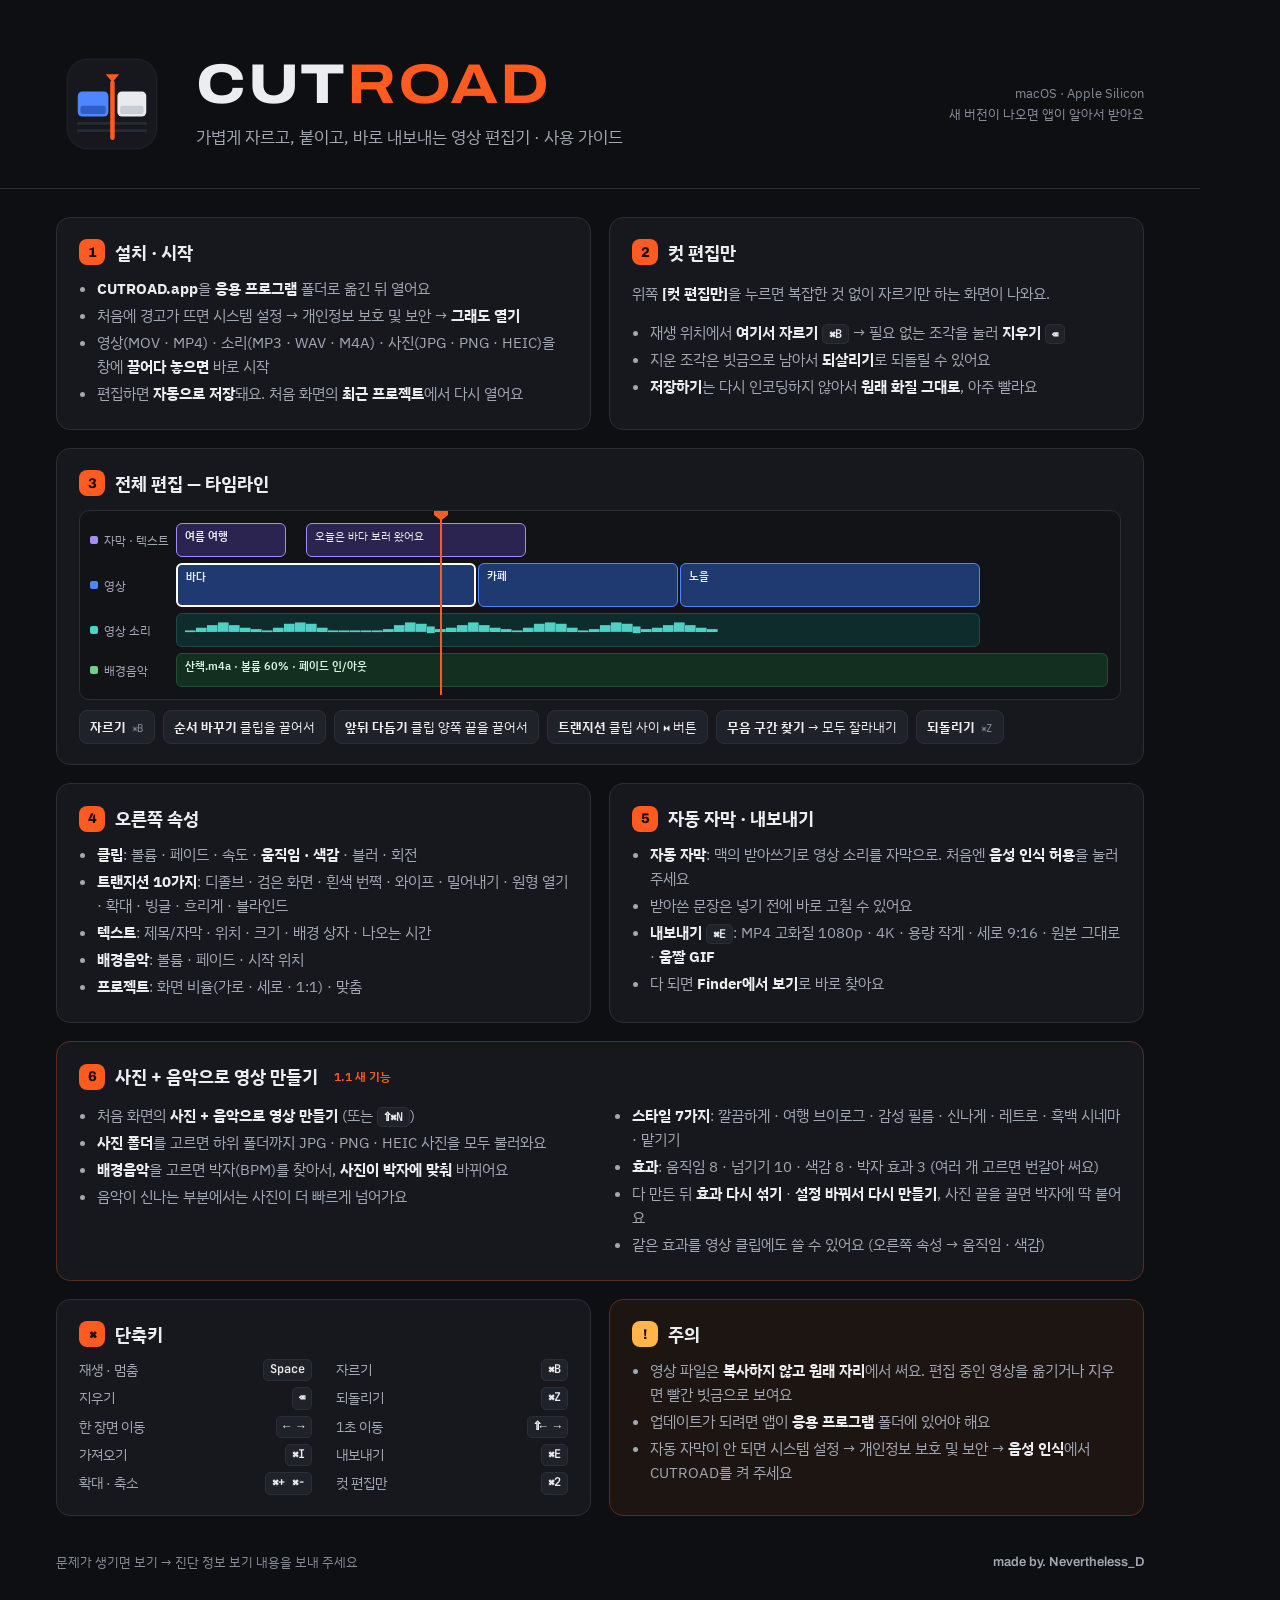
==== commit 97c25da6: "사진 바탕 영상 · 오류 자세히 · 박자 반으로 잡히는 일 막기 Co-Authored-By: Claude Opus 5.5 <noreply@anthropic.com> Claude-S" ====
--- a/docs/guide.html
+++ b/docs/guide.html
@@ -61,7 +61,7 @@
     <ul>
       <li><b>CUTROAD.app</b>을 <b>응용 프로그램</b> 폴더로 옮긴 뒤 열어요</li>
       <li>처음에 경고가 뜨면 시스템 설정 → 개인정보 보호 및 보안 → <b>그래도 열기</b></li>
-      <li>영상(MOV · MP4)이나 소리(MP3 · WAV · M4A)를 창에 <b>끌어다 놓으면</b> 바로 시작</li>
+      <li>영상(MOV · MP4) · 소리(MP3 · WAV · M4A) · 사진(JPG · PNG · HEIC)을 창에 <b>끌어다 놓으면</b> 바로 시작</li>
       <li>편집하면 <b>자동으로 저장</b>돼요. 처음 화면의 <b>최근 프로젝트</b>에서 다시 열어요</li>
     </ul>
   </div>
@@ -104,8 +104,8 @@
   <div class="card">
     <h2><span class="n">4</span>오른쪽 속성</h2>
     <ul>
-      <li><b>클립</b>: 볼륨 · 페이드 인/아웃 · 속도(0.5~2배) · 블러 · 회전</li>
-      <li><b>트랜지션</b>: 디졸브 · 검은 화면 · 와이프 · 밀어내기 · 길이</li>
+      <li><b>클립</b>: 볼륨 · 페이드 · 속도 · <b>움직임 · 색감</b> · 블러 · 회전</li>
+      <li><b>트랜지션 10가지</b>: 디졸브 · 검은 화면 · 흰색 번쩍 · 와이프 · 밀어내기 · 원형 열기 · 확대 · 빙글 · 흐리게 · 블라인드</li>
       <li><b>텍스트</b>: 제목/자막 · 위치 · 크기 · 배경 상자 · 나오는 시간</li>
       <li><b>배경음악</b>: 볼륨 · 페이드 · 시작 위치</li>
       <li><b>프로젝트</b>: 화면 비율(가로 · 세로 · 1:1) · 맞춤</li>
@@ -119,6 +119,24 @@
       <li><b>내보내기</b> <kbd>⌘E</kbd>: MP4 고화질 1080p · 4K · 용량 작게 · 세로 9:16 · 원본 그대로 · <b>움짤 GIF</b></li>
       <li>다 되면 <b>Finder에서 보기</b>로 바로 찾아요</li>
     </ul>
+  </div>
+
+  <div class="card wide" style="border-color:#5a2e1d">
+    <h2><span class="n">6</span>사진 + 음악으로 영상 만들기 <span style="font-size:12px;color:var(--accent);font-weight:600;margin-left:6px">1.1 새 기능</span></h2>
+    <div style="display:grid;grid-template-columns:1fr 1fr;gap:6px 28px">
+      <ul>
+        <li>처음 화면의 <b>사진 + 음악으로 영상 만들기</b> (또는 <kbd>⇧⌘N</kbd>)</li>
+        <li><b>사진 폴더</b>를 고르면 하위 폴더까지 JPG · PNG · HEIC 사진을 모두 불러와요</li>
+        <li><b>배경음악</b>을 고르면 박자(BPM)를 찾아서, <b>사진이 박자에 맞춰</b> 바뀌어요</li>
+        <li>음악이 신나는 부분에서는 사진이 더 빠르게 넘어가요</li>
+      </ul>
+      <ul>
+        <li><b>스타일 7가지</b>: 깔끔하게 · 여행 브이로그 · 감성 필름 · 신나게 · 레트로 · 흑백 시네마 · 맡기기</li>
+        <li><b>효과</b>: 움직임 8 · 넘기기 10 · 색감 8 · 박자 효과 3 (여러 개 고르면 번갈아 써요)</li>
+        <li>다 만든 뒤 <b>효과 다시 섞기</b> · <b>설정 바꿔서 다시 만들기</b>, 사진 끝을 끌면 박자에 딱 붙어요</li>
+        <li>같은 효과를 영상 클립에도 쓸 수 있어요 (오른쪽 속성 → 움직임 · 색감)</li>
+      </ul>
+    </div>
   </div>
 
   <div class="card">
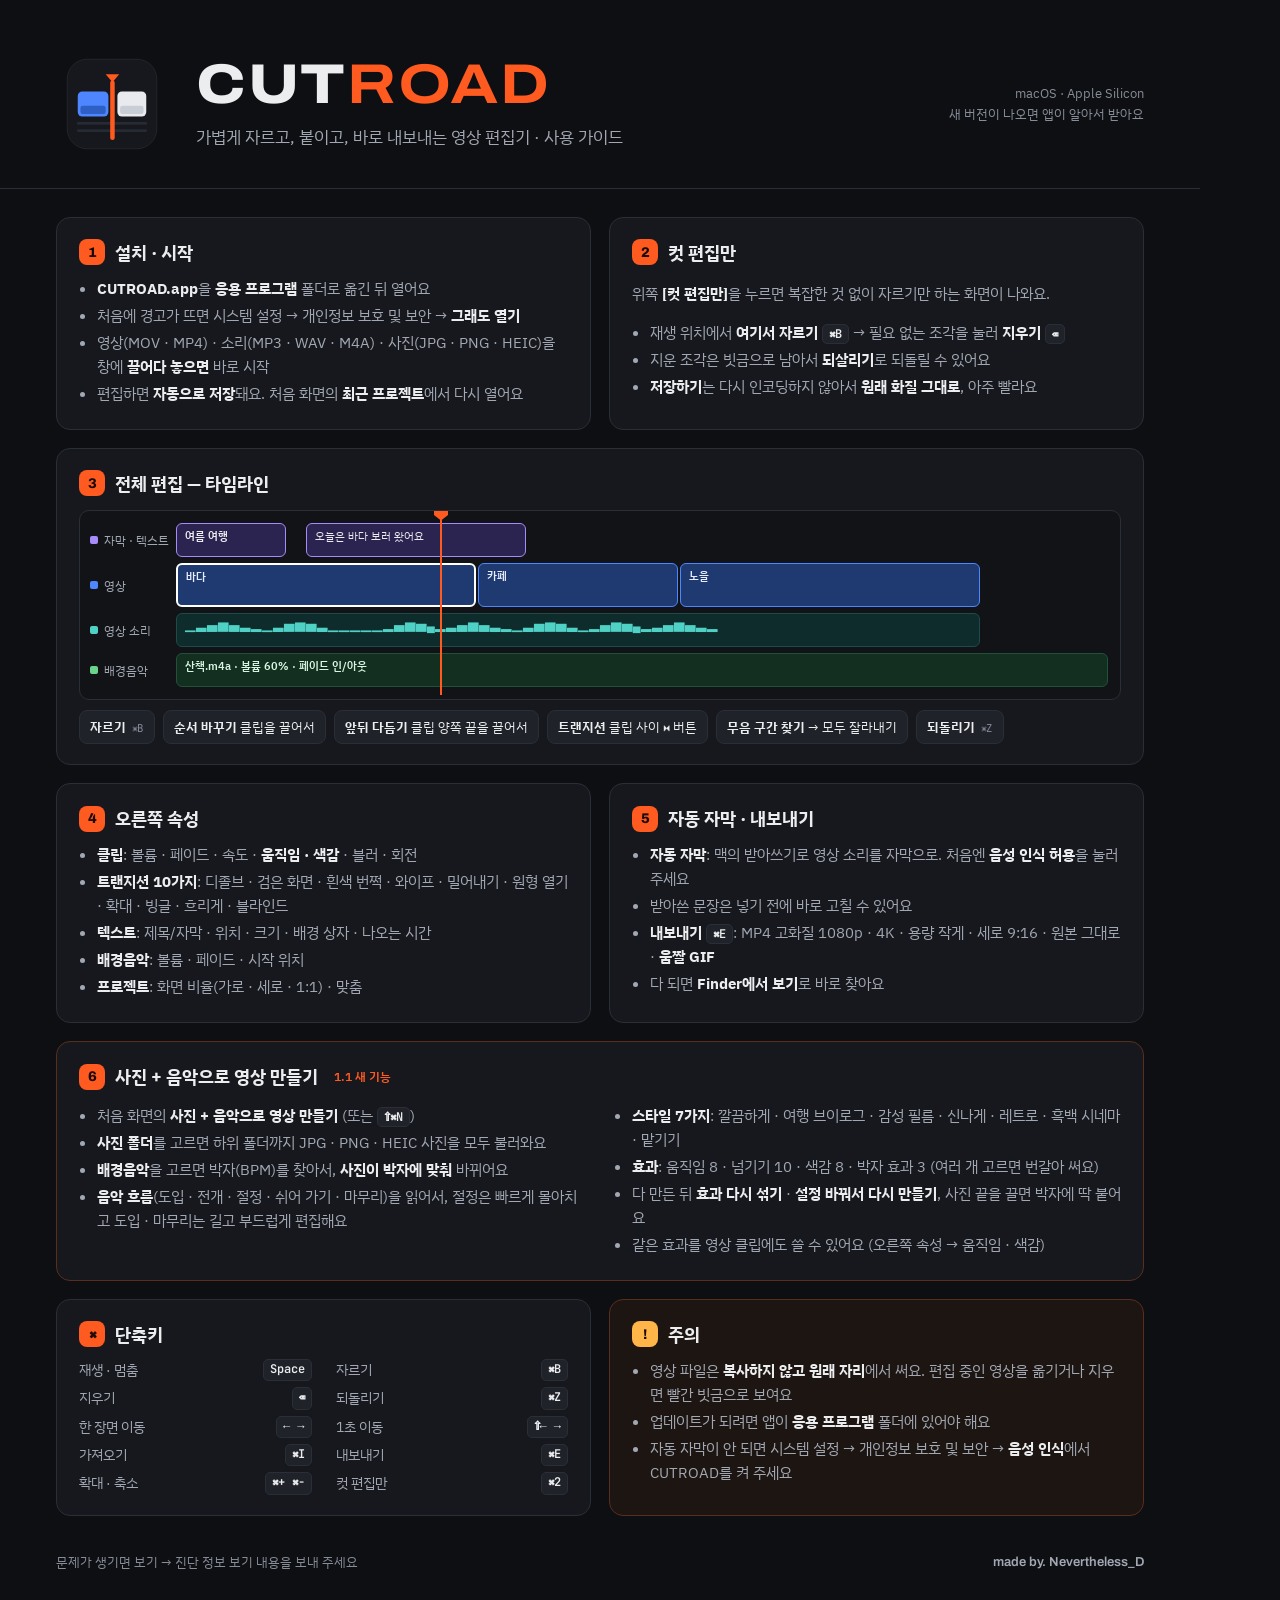
==== commit 89032a69: "1.2.0: 음악 흐름을 읽는 자동 편집 (구간별 컷 리듬 · 몰아치기 · 구간 경계 넘기기 · 움직임 크기) Co-Authored-By: Claude Opus 5.5 <norep" ====
--- a/docs/guide.html
+++ b/docs/guide.html
@@ -128,7 +128,7 @@
         <li>처음 화면의 <b>사진 + 음악으로 영상 만들기</b> (또는 <kbd>⇧⌘N</kbd>)</li>
         <li><b>사진 폴더</b>를 고르면 하위 폴더까지 JPG · PNG · HEIC 사진을 모두 불러와요</li>
         <li><b>배경음악</b>을 고르면 박자(BPM)를 찾아서, <b>사진이 박자에 맞춰</b> 바뀌어요</li>
-        <li>음악이 신나는 부분에서는 사진이 더 빠르게 넘어가요</li>
+        <li><b>음악 흐름</b>(도입 · 전개 · 절정 · 쉬어 가기 · 마무리)을 읽어서, 절정은 빠르게 몰아치고 도입 · 마무리는 길고 부드럽게 편집해요</li>
       </ul>
       <ul>
         <li><b>스타일 7가지</b>: 깔끔하게 · 여행 브이로그 · 감성 필름 · 신나게 · 레트로 · 흑백 시네마 · 맡기기</li>
